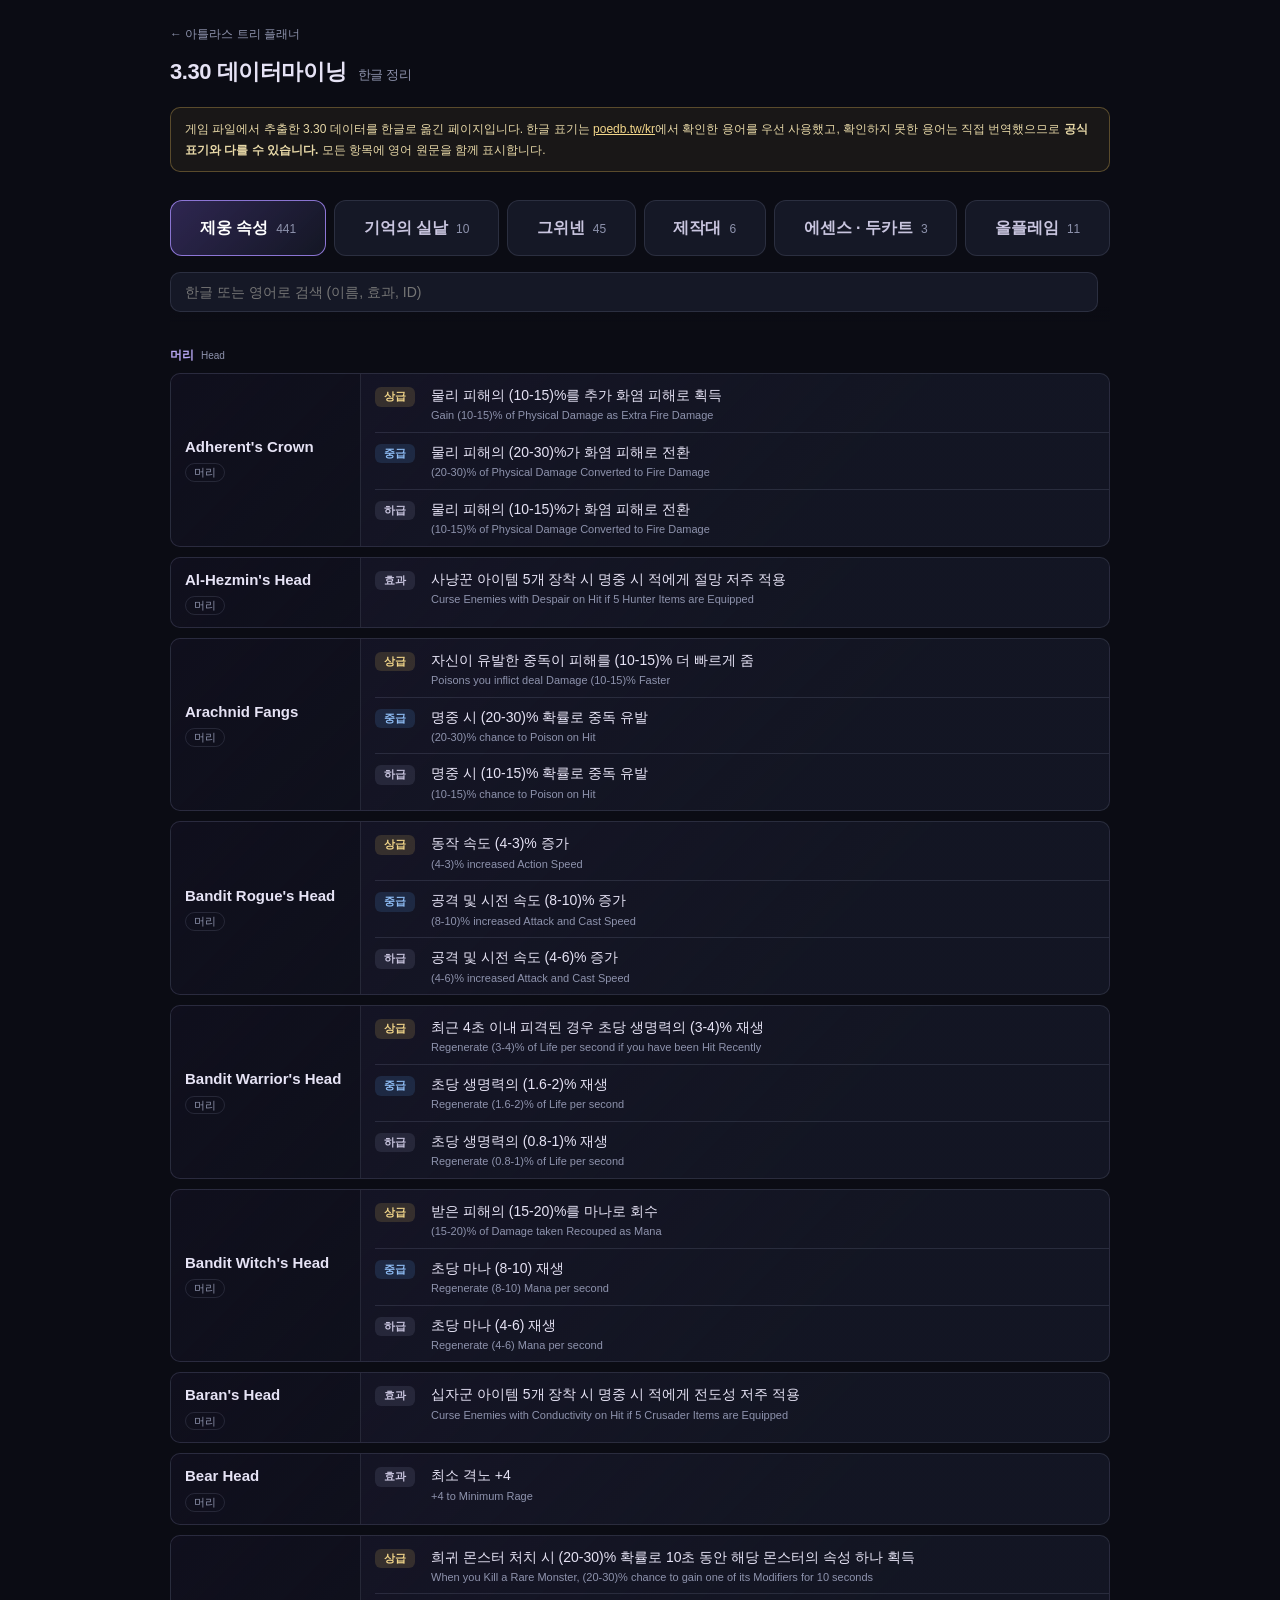
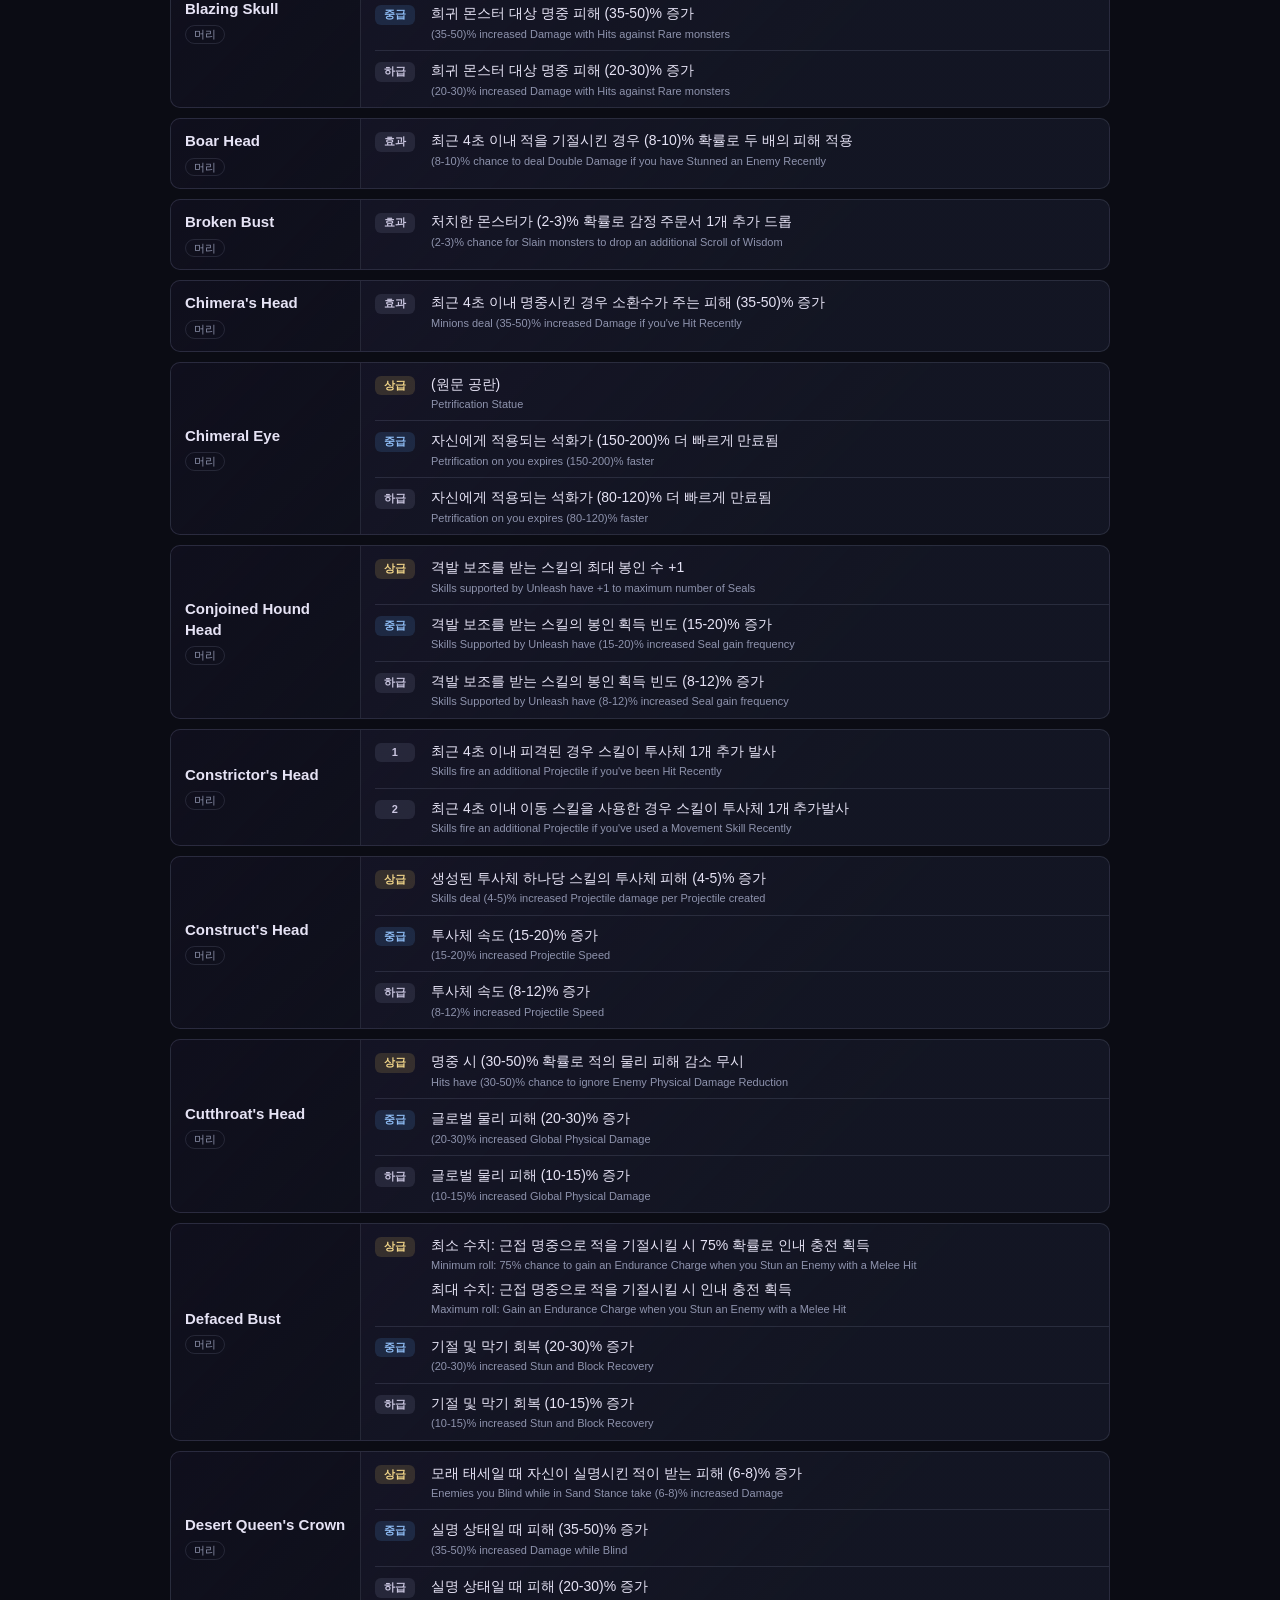
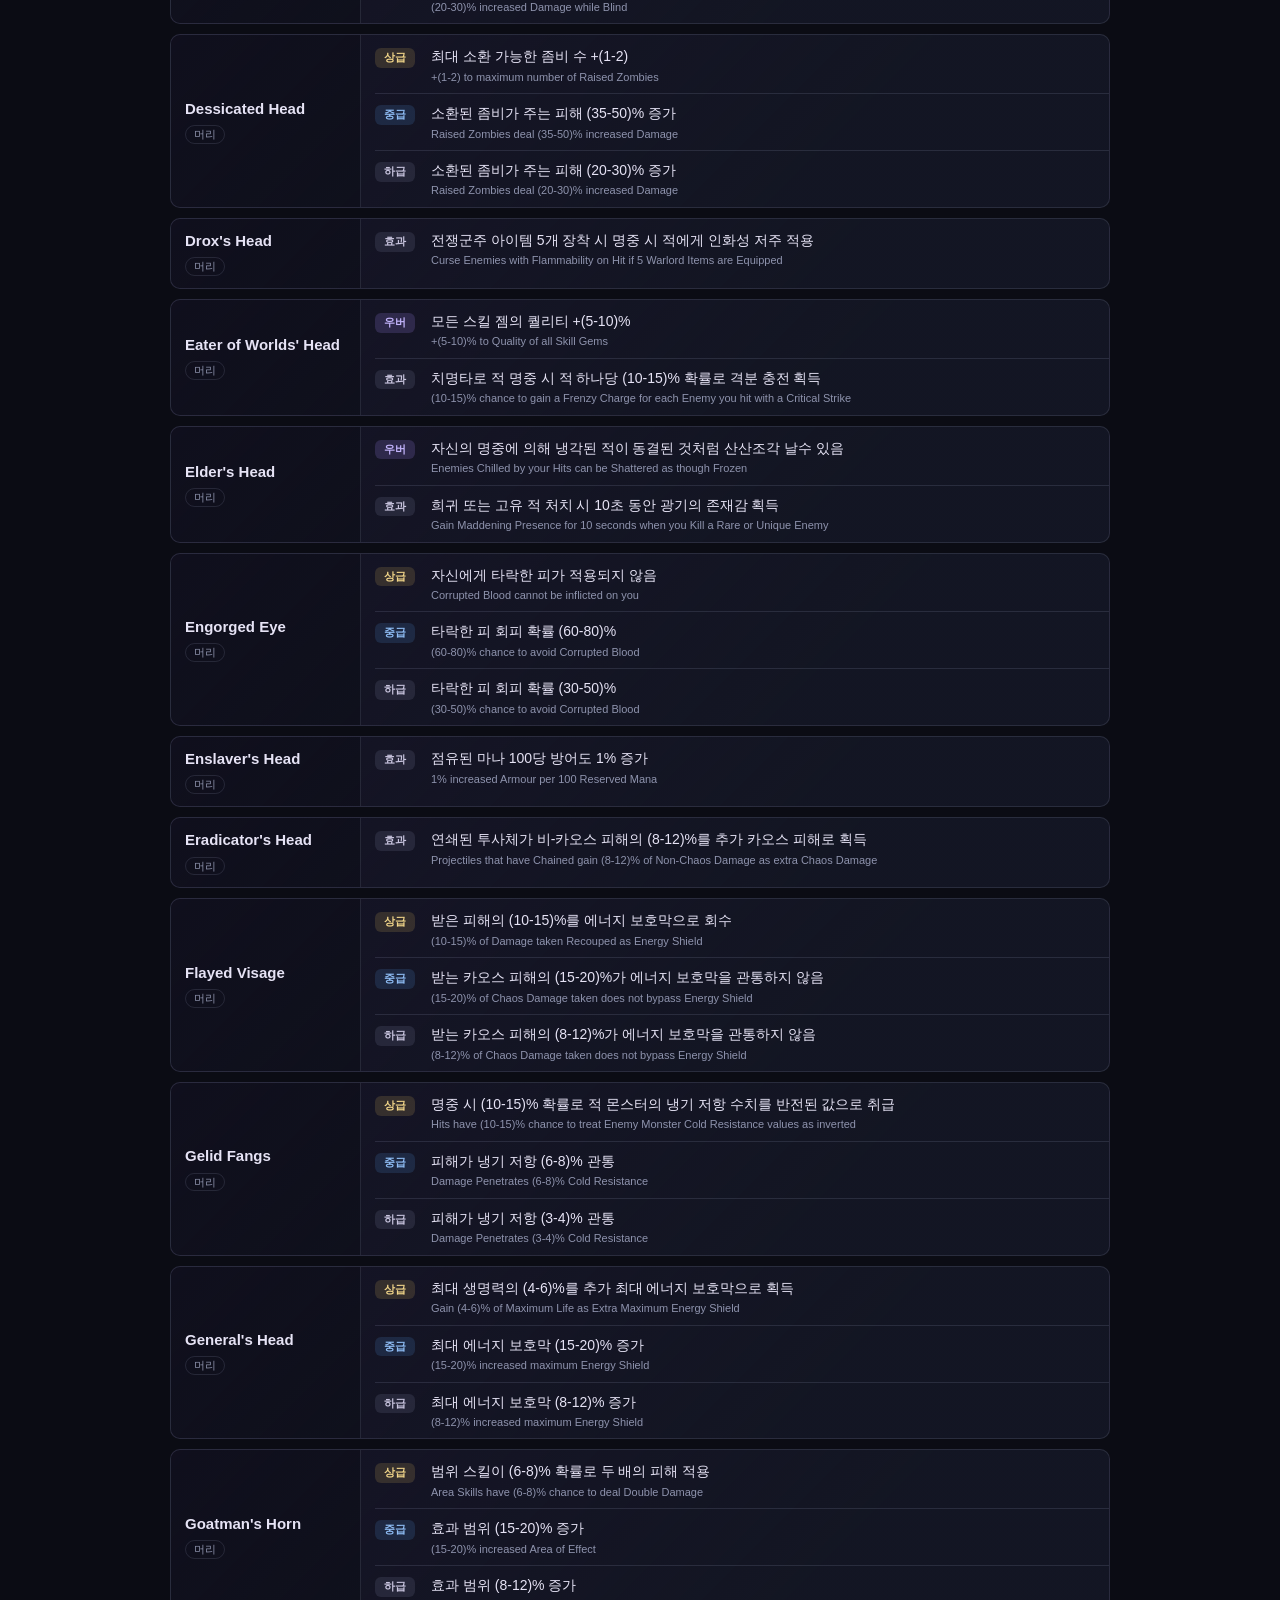
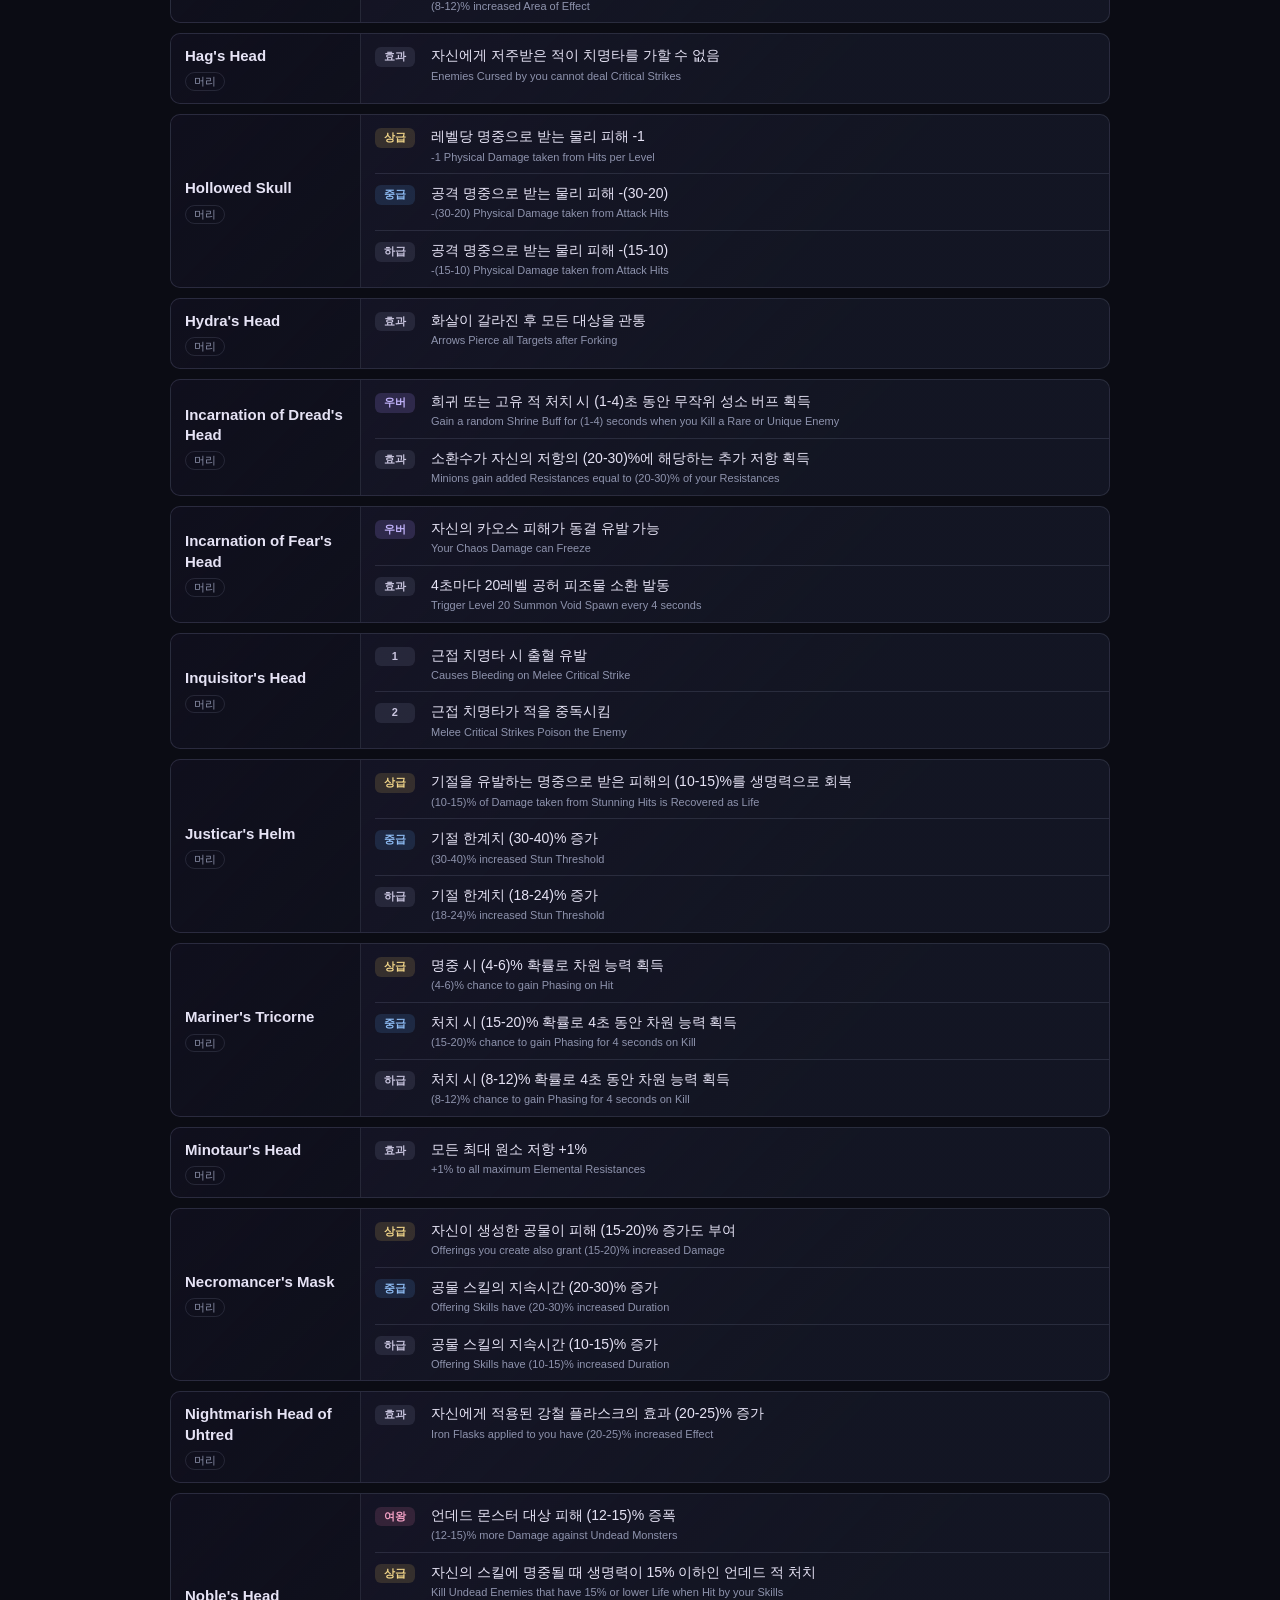
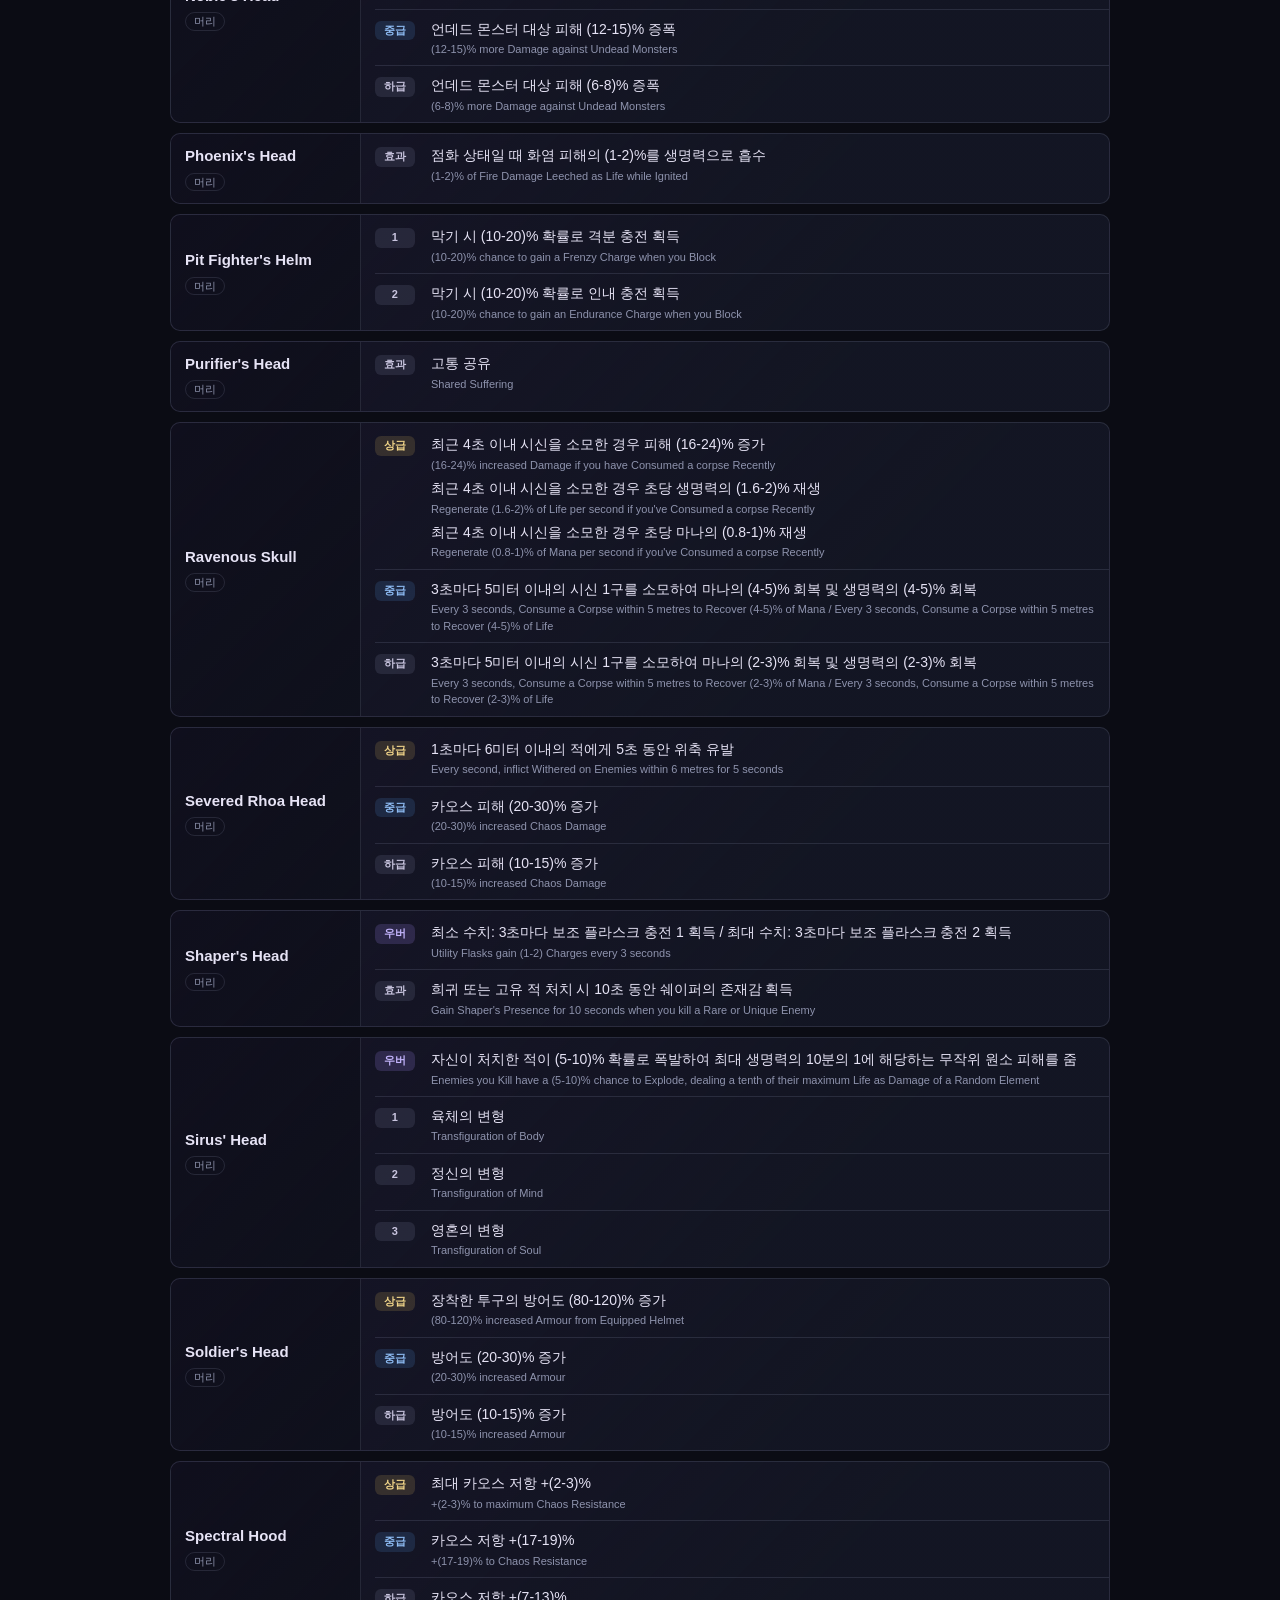
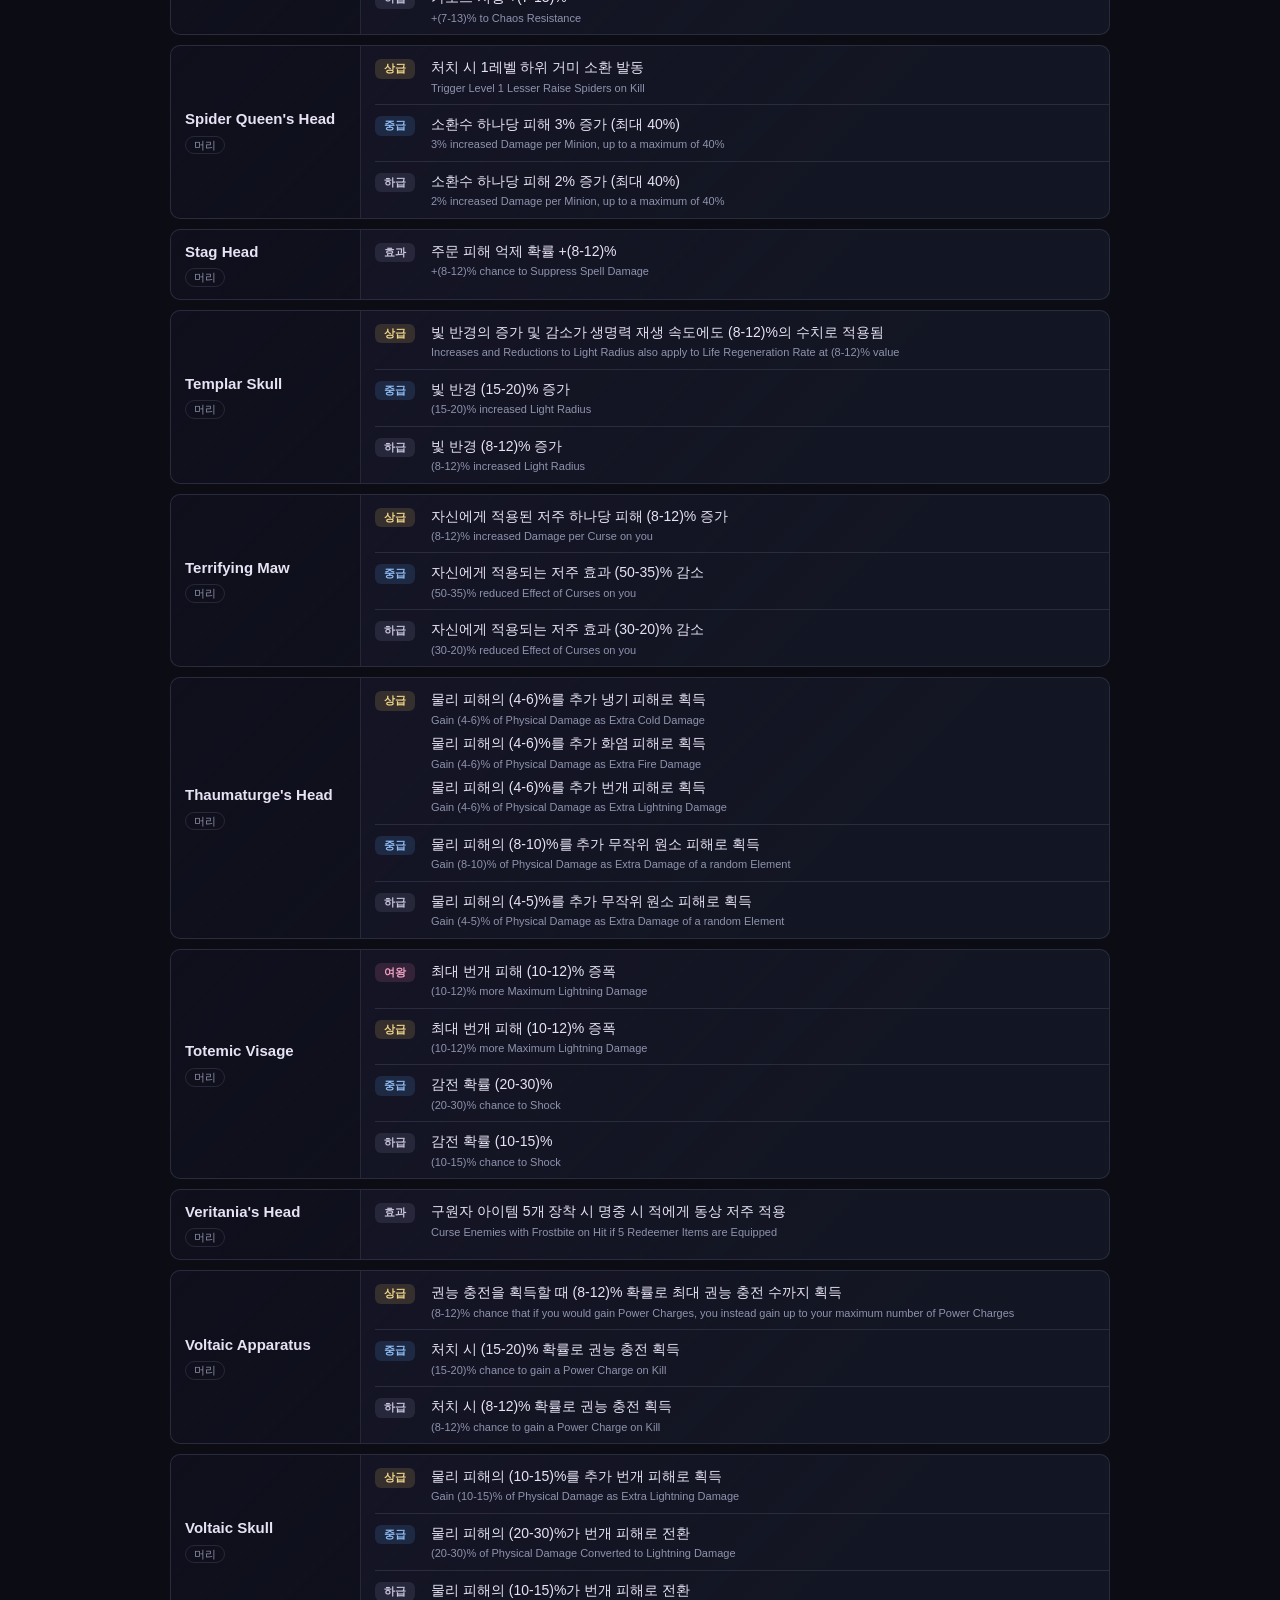
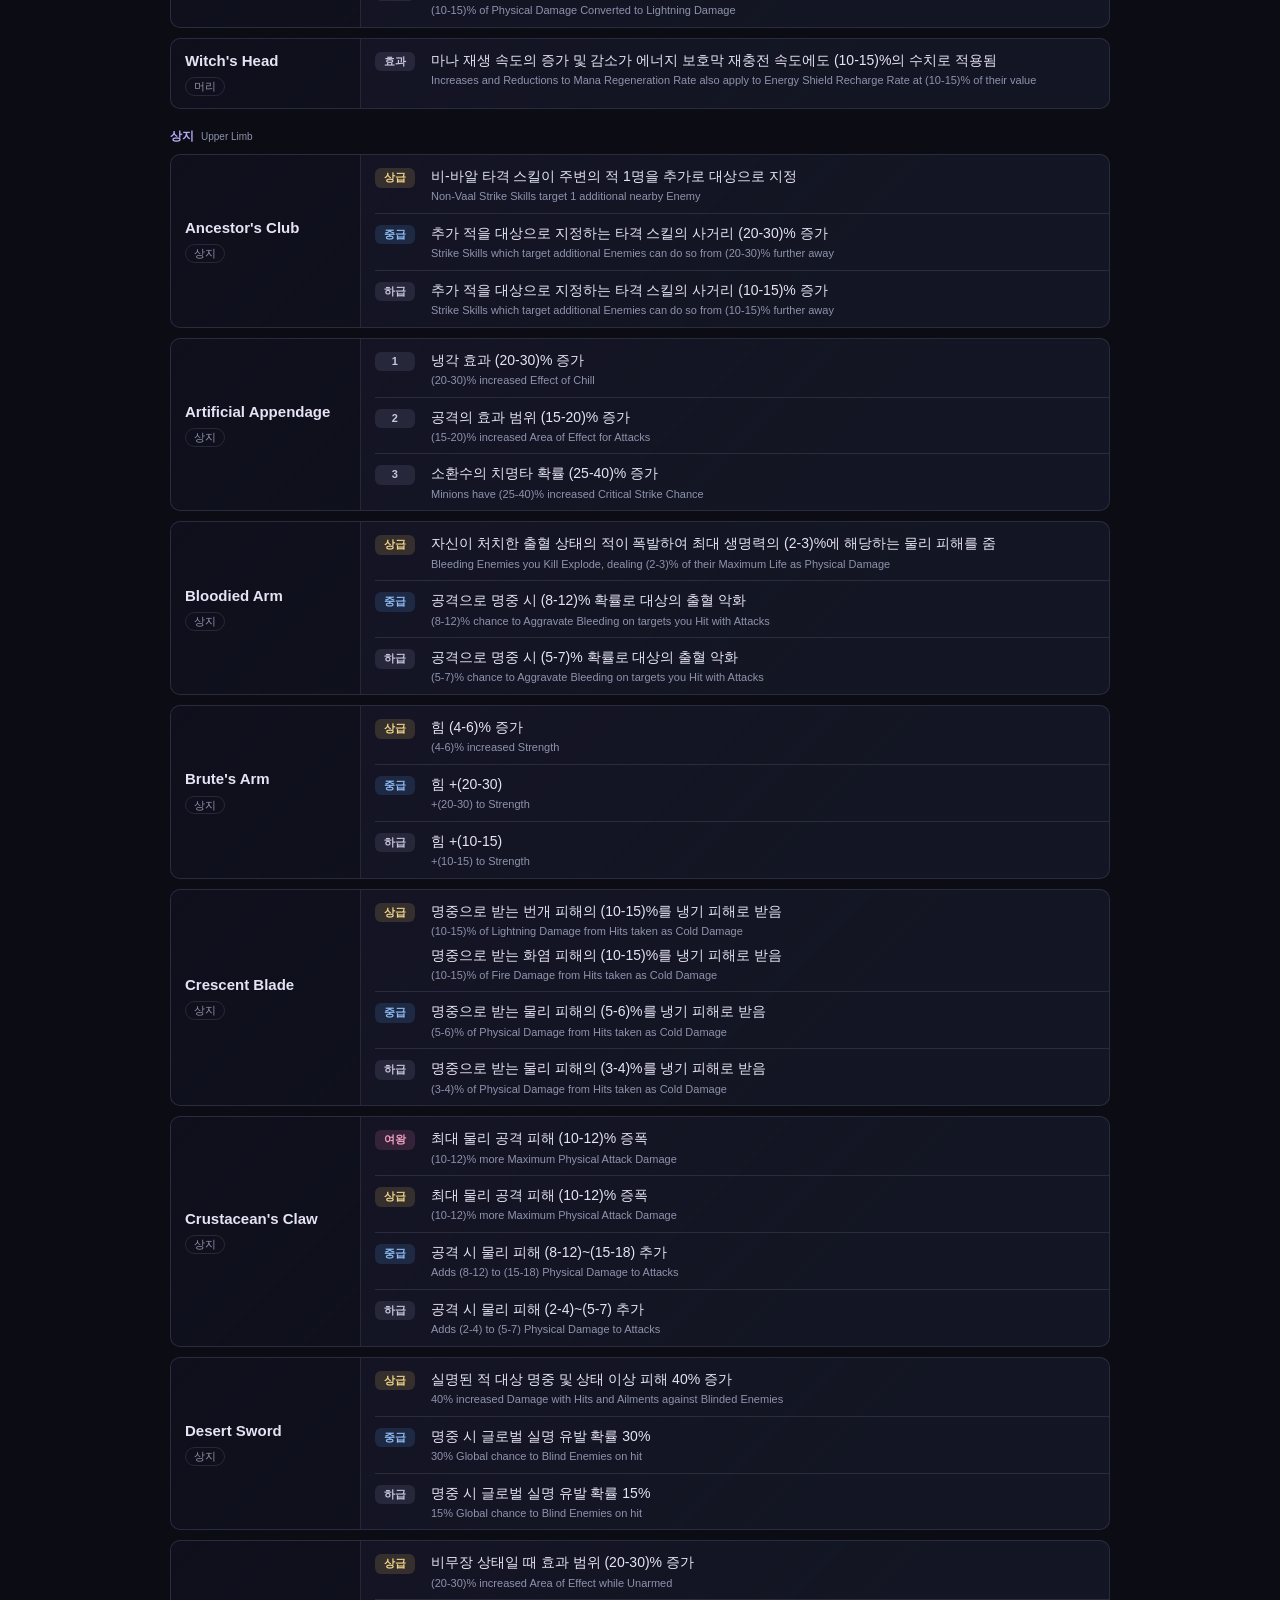
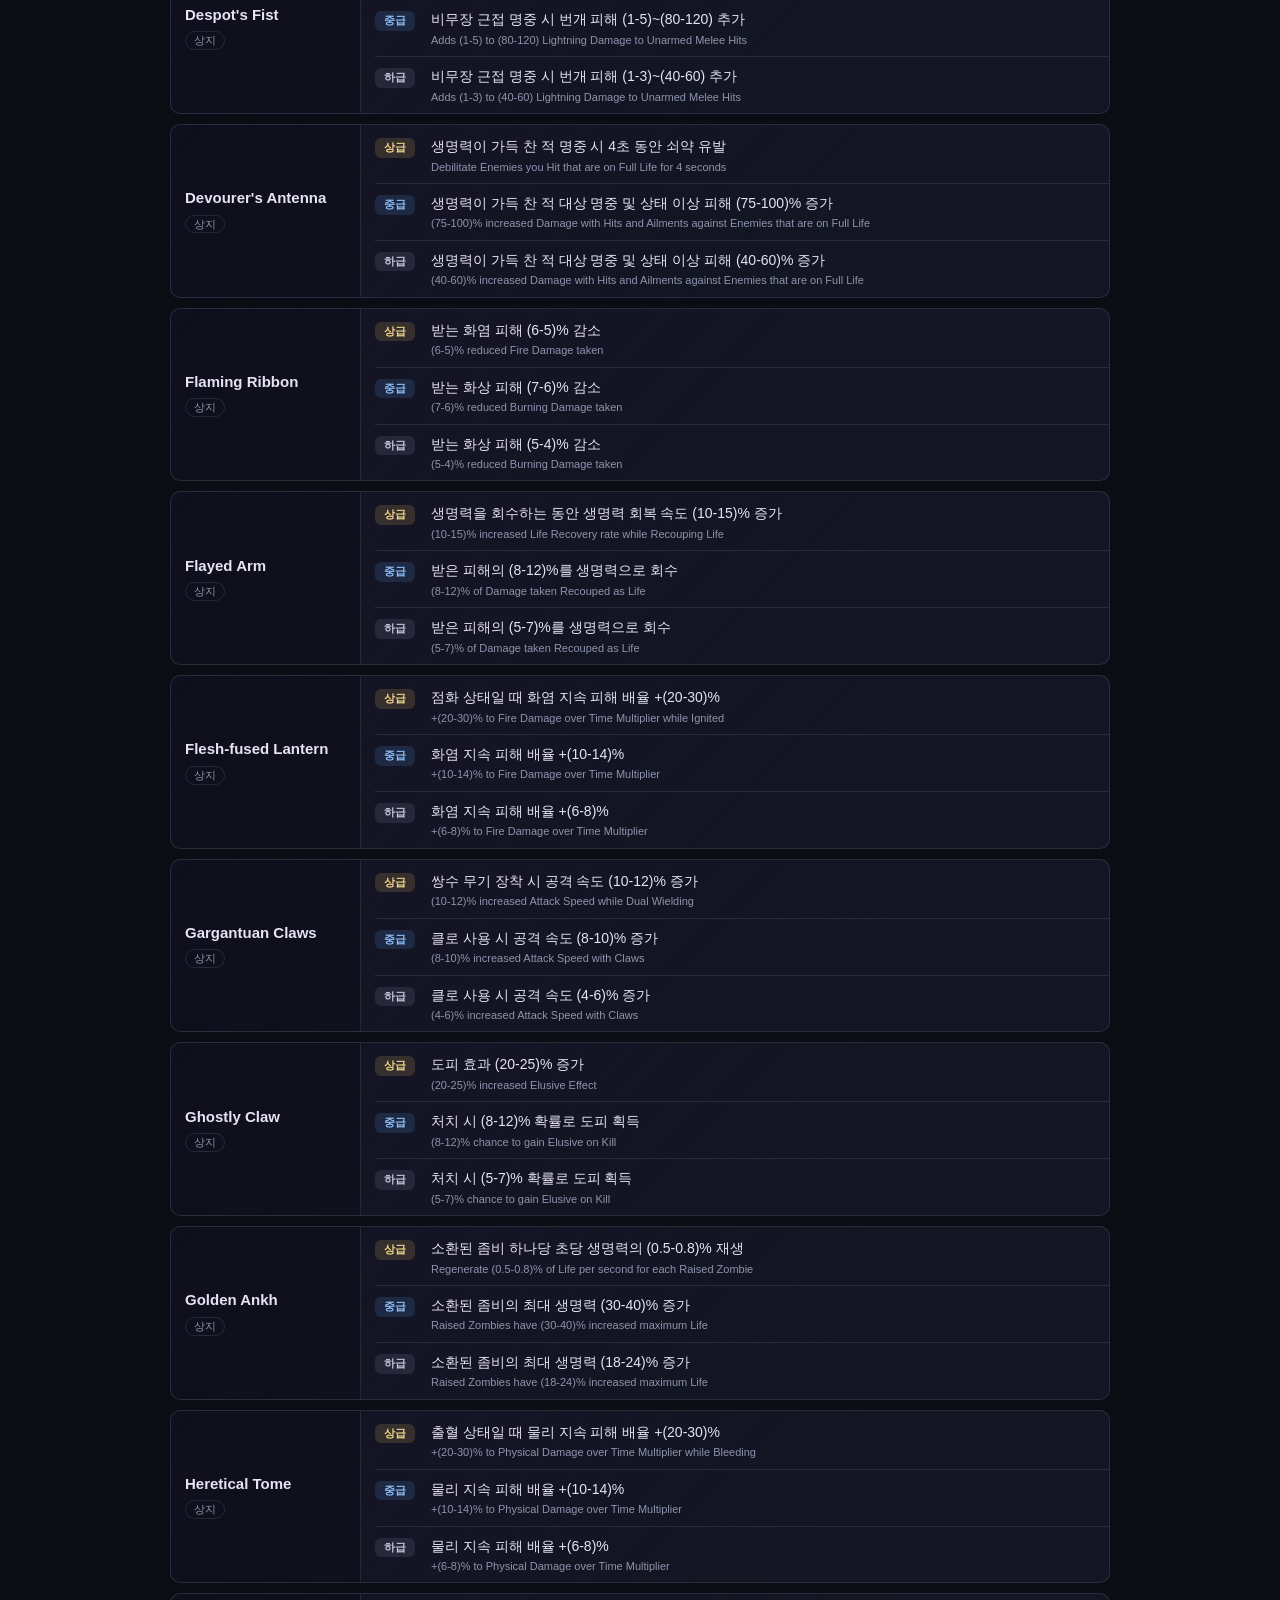
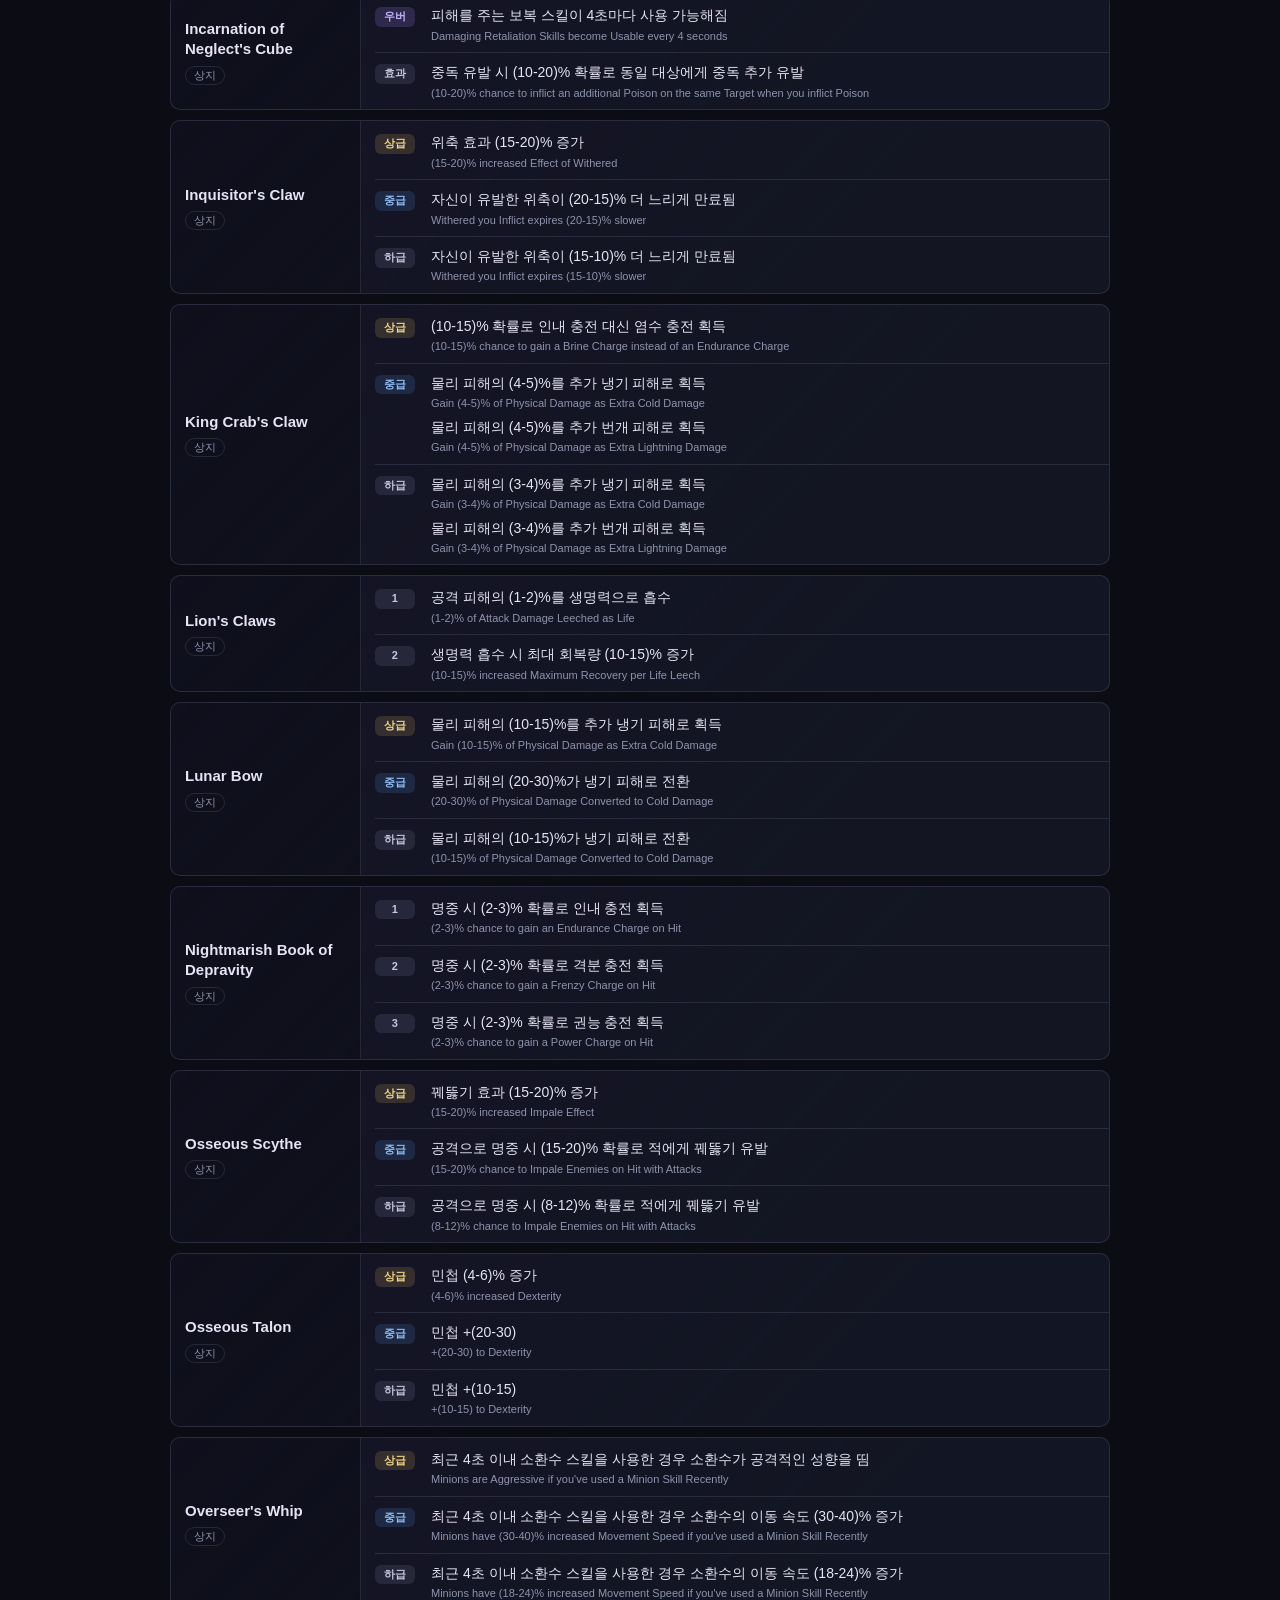
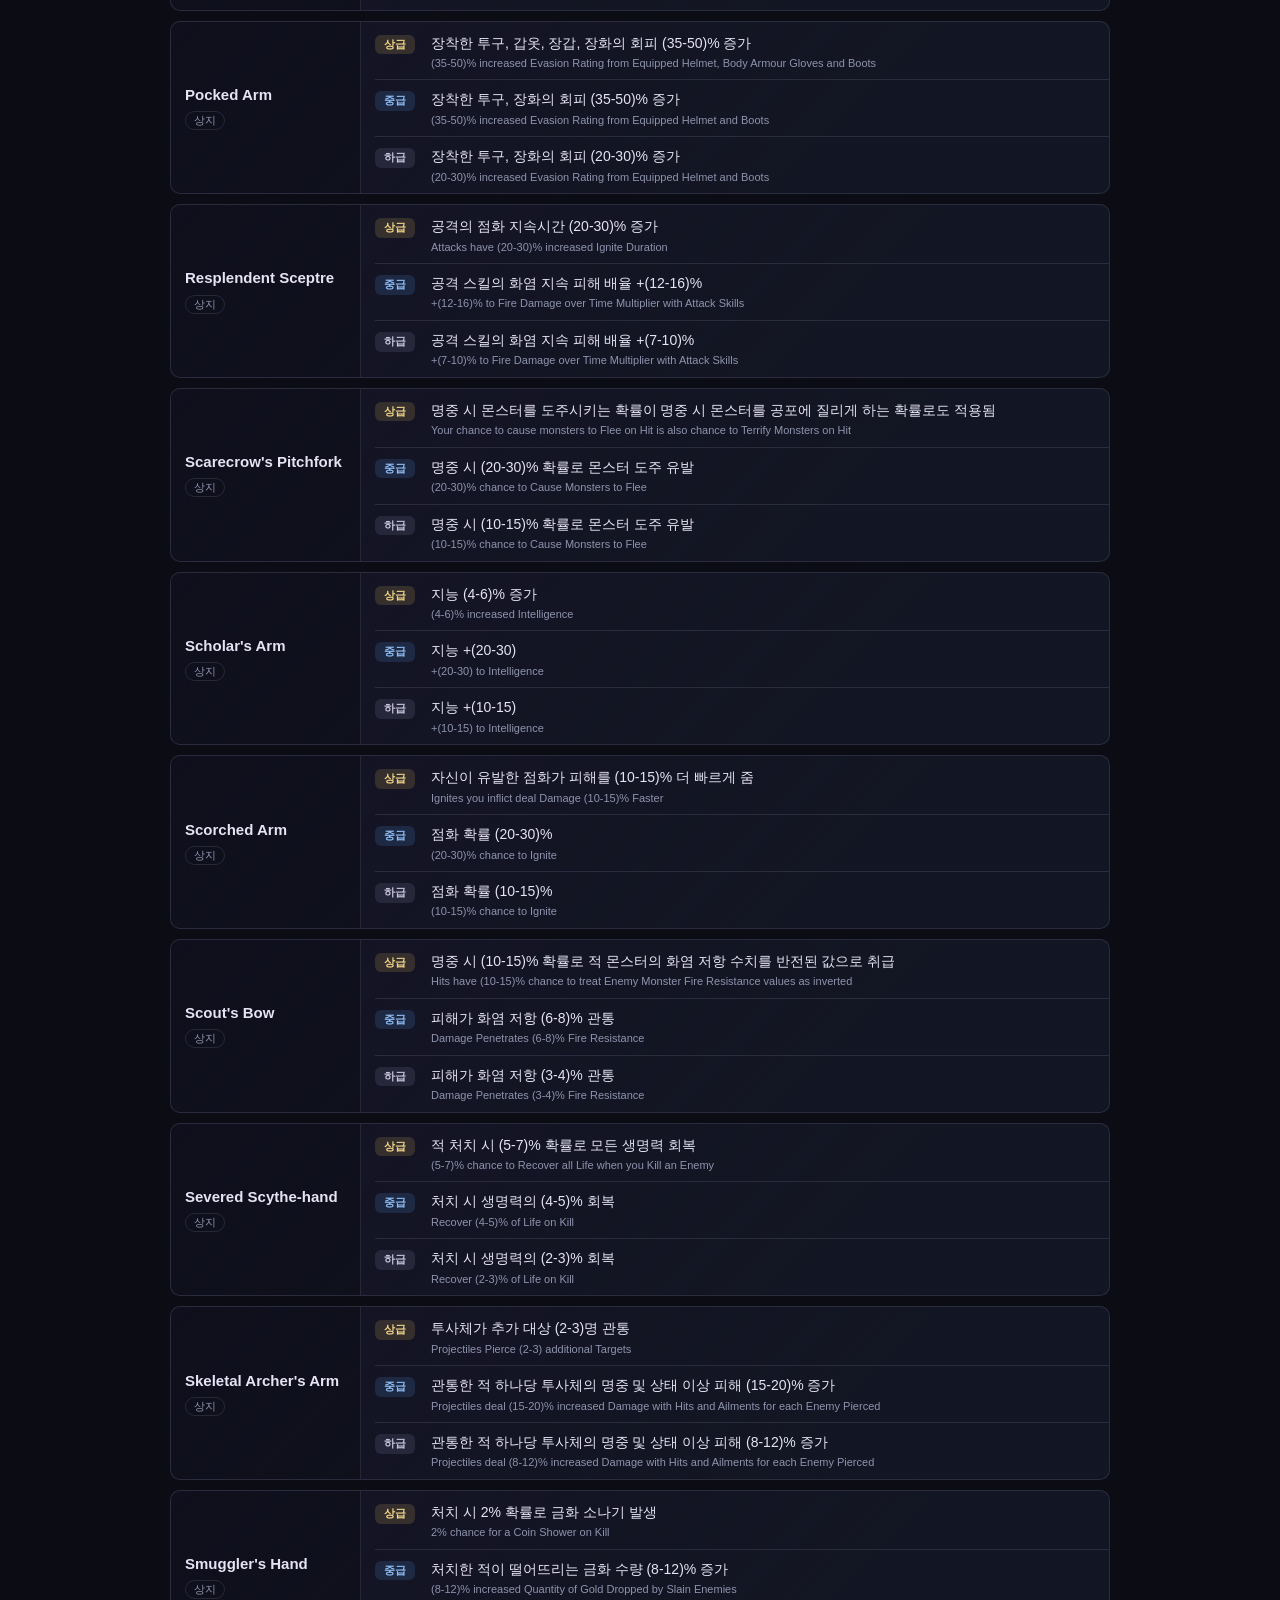
==== datamine.html @ c70346c9 "Datamine: readable Allflame cards Co-Authored-By: Claude Sonnet 5.5 <noreply@anthropic.com> Claude-S" ====
<!DOCTYPE html>
<html lang="ko">
<head>
<meta charset="UTF-8">
<meta name="viewport" content="width=device-width, initial-scale=1">
<meta name="theme-color" content="#10111a">
<meta name="description" content="패스 오브 엑자일 3.30 데이터마인 한글 정리">
<title>POE Atlas · 3.30 데이터마이닝</title>
<!-- Google tag (gtag.js) -->
<script async src="https://www.googletagmanager.com/gtag/js?id=G-J72460RSQQ"></script>
<script>
  window.dataLayer = window.dataLayer || [];
  function gtag(){dataLayer.push(arguments);}
  gtag('js', new Date());
  gtag('config', 'G-J72460RSQQ');
</script>
<link rel="stylesheet" href="datamine.css?v=17">
</head>
<body>
<header class="dm-header">
  <a href="./" class="dm-back">← 아틀라스 트리 플래너</a>
  <h1>3.30 데이터마이닝 <span>한글 정리</span></h1>
</header>
<main class="dm-main">
  <p class="dm-note">게임 파일에서 추출한 3.30 데이터를 한글로 옮긴 페이지입니다. 한글 표기는 <a href="https://poedb.tw/kr/" target="_blank" rel="noopener">poedb.tw/kr</a>에서 확인한 용어를 우선 사용했고, 확인하지 못한 용어는 직접 번역했으므로 <strong>공식 표기와 다를 수 있습니다.</strong> 모든 항목에 영어 원문을 함께 표시합니다.</p>
  <nav id="dm-nav" class="dm-nav" aria-label="섹션"></nav>
  <form class="dm-search" role="search" onsubmit="return false">
    <input id="dm-q" type="search" placeholder="한글 또는 영어로 검색 (이름, 효과, ID)" autocomplete="off" spellcheck="false">
    <span id="dm-status"></span>
  </form>
  <div id="dm-body"></div>
  <p id="dm-empty" hidden>검색 결과가 없습니다.</p>
</main>
<footer class="dm-footer">
  <p><strong>데이터 출처:</strong> <a href="https://poe-datamine.phelnaxgaming.workers.dev/" target="_blank" rel="noopener">PoE datamine (poe-datamine.phelnaxgaming.workers.dev)</a> — 제작: Phelnax Gaming. 원본 데이터를 한글로 옮겨 정리한 것이며, 원본의 제작자에게 모든 권리가 있습니다. 게임 내용(문구·수치)은 Grinding Gear Games의 것입니다.</p>
  <p>이 사이트는 팬이 만든 비공식 도구이며 Grinding Gear Games와 관련이 없습니다. 방문 통계를 위해 Google Analytics를 사용합니다.</p>
</footer>
<script src="datamine-data.js?v=21"></script>
<script src="datamine.js?v=13"></script>
</body>
</html>
---- datamine.css ----
:root { --bg:#0b0c14; --panel:#151826; --line:rgba(177,183,218,.14); --text:#e6e3f5; --muted:#8e93ad; --accent:#a78bfa; --gold:#f2c75c; }
* { box-sizing: border-box; }
html { background: var(--bg); }
body { margin: 0; color: var(--text); background: radial-gradient(1200px 500px at 70% -10%, rgba(139,108,240,.12), transparent 60%), var(--bg); font: 14px/1.6 -apple-system, BlinkMacSystemFont, "Segoe UI", "Apple SD Gothic Neo", "Malgun Gothic", sans-serif; }
a { color: #b9a8f5; }
.dm-header { max-width: 980px; margin: 0 auto; padding: 22px 20px 6px; }
.dm-back { display: inline-block; margin-bottom: 10px; font-size: 12px; text-decoration: none; color: var(--muted); }
.dm-back:hover { color: #fff; }
.dm-header h1 { margin: 0; font-size: 22px; letter-spacing: -.02em; }
.dm-header h1 span { margin-left: 6px; color: var(--muted); font-size: 13px; font-weight: 500; }
.dm-main { max-width: 980px; margin: 0 auto; padding: 0 20px 20px; }
.dm-note { margin: 12px 0 16px; padding: 11px 14px; border: 1px solid rgba(242,199,92,.3); border-radius: 10px; background: rgba(242,199,92,.06); color: #e8d9a8; font-size: 12px; line-height: 1.7; }
.dm-note a { color: #f2d68a; }
.dm-search { position: sticky; top: 0; z-index: 5; display: flex; align-items: center; gap: 12px; padding: 10px 0; background: linear-gradient(var(--bg) 75%, transparent); }
.dm-search input { flex: 1; min-width: 0; height: 40px; padding: 0 14px; border: 1px solid var(--line); border-radius: 10px; background: var(--panel); color: var(--text); font-size: 14px; }
.dm-search input:focus { outline: none; border-color: rgba(167,139,250,.6); }
#dm-status { flex: 0 0 auto; color: var(--muted); font-size: 12px; }
.dm-nav { display: flex; flex-wrap: wrap; gap: 6px; margin: 4px 0 8px; }
.dm-nav a { padding: 5px 11px; border: 1px solid var(--line); border-radius: 999px; background: rgba(255,255,255,.02); color: #c9c5df; font-size: 12px; text-decoration: none; }
.dm-nav a:hover { border-color: rgba(167,139,250,.5); color: #fff; }
.dm-nav small { margin-left: 4px; color: var(--muted); }
.dm-sec { padding-top: 26px; scroll-margin-top: 64px; }
.dm-sec h2 { margin: 0 0 2px; font-size: 18px; }
.dm-sec h2 small { margin-left: 8px; color: var(--muted); font-size: 12px; font-weight: 500; }
.dm-group h3 { margin: 18px 0 8px; color: #b9a8f5; font-size: 12px; font-weight: 650; letter-spacing: .04em; }
.dm-group h3 small { margin-left: 6px; color: var(--muted); font-weight: 500; letter-spacing: 0; }
.dm-card { margin: 0 0 10px; padding: 12px 14px; border: 1px solid var(--line); border-radius: 10px; background: linear-gradient(135deg, rgba(139,108,240,.08), rgba(21,24,38,.85) 70%); }
.dm-card h4 { margin: 0 0 6px; font-size: 14px; line-height: 1.4; }
.dm-card h4 code, .dm-id { color: #c9c5df; font-size: 12px; font-weight: 600; word-break: break-all; }
.dm-card h4 small { display: block; margin-top: 1px; color: var(--muted); font-size: 11px; font-weight: 500; }
.dm-line { margin: 0 0 7px; }
.dm-ko { color: var(--text); font-size: 14px; }
.dm-en { display: block; margin-top: 1px; color: var(--muted); font-size: 11px; line-height: 1.5; }
.dm-meta { display: flex; flex-wrap: wrap; gap: 4px 12px; margin: 8px 0 0; padding-top: 8px; border-top: 1px solid var(--line); color: var(--muted); font-size: 11px; }
.dm-meta b { color: #a8a3c4; font-weight: 600; }
.dm-meta code { color: #c9c5df; word-break: break-all; }
#dm-empty { margin: 30px 0; text-align: center; color: var(--muted); }
.dm-footer { max-width: 980px; margin: 30px auto 0; padding: 18px 20px 40px; border-top: 1px solid var(--line); color: var(--muted); font-size: 11px; line-height: 1.8; }
.dm-footer p { margin: 0 0 6px; }
mark { background: rgba(242,199,92,.28); color: inherit; border-radius: 3px; }
@media (max-width: 640px) { .dm-header h1 { font-size: 19px; } .dm-card { padding: 11px 12px; } }
/* 섹션 토글 */
.dm-sec { padding-top: 10px; }
.dm-sec-head { display: flex; align-items: baseline; gap: 8px; width: 100%; padding: 13px 14px; border: 1px solid var(--line); border-radius: 12px; background: var(--panel); color: var(--text); font: inherit; text-align: left; cursor: pointer; }
.dm-sec-head:hover { border-color: rgba(167,139,250,.5); }
.dm-sec.open > .dm-sec-head { border-color: rgba(167,139,250,.45); border-bottom-left-radius: 0; border-bottom-right-radius: 0; }
.dm-caret { width: 14px; color: var(--accent); }
.dm-sec-title { font-size: 16px; font-weight: 700; }
.dm-sec-head small { color: var(--muted); font-size: 12px; }
.dm-sec-count { margin-left: auto; color: var(--muted); font-size: 12px; }
.dm-sec-body { padding: 4px 12px 12px; border: 1px solid rgba(167,139,250,.45); border-top: 0; border-radius: 0 0 12px 12px; }
/* 제웅 카드: 이름 | 등급별 줄 */
.dm-eff { display: grid; grid-template-columns: 190px 1fr; gap: 0 14px; padding: 0; overflow: hidden; }
.dm-eff-name { display: flex; flex-direction: column; align-items: flex-start; justify-content: center; gap: 6px; padding: 12px 14px; border-right: 1px solid var(--line); background: rgba(8,9,16,.35); font-size: 15px; font-weight: 700; line-height: 1.35; }
.dm-slot { padding: 1px 8px; border: 1px solid var(--line); border-radius: 999px; color: var(--muted); font-size: 11px; font-weight: 500; }
.dm-rows { min-width: 0; }
.dm-row { display: grid; grid-template-columns: 46px 1fr; align-items: baseline; gap: 10px; padding: 8px 14px 8px 0; border-top: 1px solid var(--line); }
.dm-row:first-child { border-top: 0; }
.dm-row .dm-line { margin: 0; }
.dm-row .dm-line + .dm-line { margin-top: 4px; }
.dm-tier-name { justify-self: start; min-width: 40px; padding: 1px 0; border-radius: 6px; text-align: center; font-size: 11px; font-weight: 700; letter-spacing: .04em; color: #c9c5df; background: rgba(124,130,153,.18); }
.t-med .dm-tier-name { color: #8fbdf5; background: rgba(90,160,240,.15); }
.t-high .dm-tier-name { color: #f2d68a; background: rgba(242,199,92,.15); }
.t-queen .dm-tier-name { color: #f2a0c4; background: rgba(232,121,168,.15); }
.t-uber .dm-tier-name { color: #c4b5fd; background: rgba(167,139,250,.18); }
.dm-row { margin-left: 0; }
.dm-rows { padding-left: 0; }
.dm-row .dm-tier-name { margin-left: 0; }
.dm-rows .dm-row:first-child { padding-top: 10px; }
@media (max-width: 640px) { .dm-sec-body { padding: 4px 8px 10px; } .dm-eff { grid-template-columns: 1fr; } .dm-eff-name { flex-direction: row; align-items: center; border-right: 0; border-bottom: 1px solid var(--line); } .dm-row { padding-left: 12px; } }
/* 상단 탭 */
.dm-nav { position: sticky; top: 0; z-index: 6; display: flex; gap: 8px; margin: 0; padding: 12px 0 6px; background: var(--bg); }
.dm-nav .dm-tab { flex: 1 1 0; padding: 14px 16px; border: 1px solid var(--line); border-radius: 12px; background: var(--panel); color: #c9c5df; font: inherit; font-size: 17px; font-weight: 700; cursor: pointer; }
.dm-nav .dm-tab small { margin-left: 8px; color: var(--muted); font-size: 12px; font-weight: 500; }
.dm-nav .dm-tab:hover { border-color: rgba(167,139,250,.5); color: #fff; }
.dm-nav .dm-tab.on { border-color: rgba(167,139,250,.8); background: linear-gradient(135deg, rgba(139,108,240,.28), rgba(21,24,38,.9)); color: #fff; }
.dm-search { top: 70px; }
.dm-sec { padding-top: 6px; }
.dm-sec-body { padding: 0; border: 0; }
@media (max-width: 640px) { .dm-nav .dm-tab { padding: 12px 8px; font-size: 15px; } .dm-search { top: 62px; } .dm-nav .dm-tab small { display: block; margin: 0; } }
[hidden] { display: none !important; }
/* 기억의 실낱 */
.dm-thread { padding: 14px 16px; }
.dm-thread h4 { font-size: 16px; }
.dm-intro { margin-bottom: 4px; }
.dm-mods-head { margin: 12px 0 6px; padding-top: 10px; border-top: 1px solid var(--line); }
.dm-mods-head .dm-ko { color: #f2d68a; font-size: 13px; font-weight: 600; }
.dm-mods { display: grid; gap: 6px; }
.dm-mod { padding: 8px 12px; border: 1px solid var(--line); border-left: 3px solid var(--accent); border-radius: 8px; background: rgba(8,9,16,.45); }
.dm-mod .dm-line { margin: 0; }
.dm-foot { margin: 12px 0 0; padding-top: 8px; border-top: 1px dashed var(--line); }
.dm-foot .dm-ko { color: var(--muted); font-size: 12px; }
/* 제목만 있는 목록(그위넨 효과) */
.dm-compact { display: grid; grid-template-columns: 1fr; gap: 8px; align-items: stretch; }
.dm-compact > h3 { grid-column: 1 / -1; }
.dm-compact .dm-card { margin: 0; padding: 10px 14px; }
.dm-compact .dm-card h4 { margin: 0; font-size: 14px; }
.dm-cost { display: inline-flex; align-items: center; gap: 8px; margin-top: 6px; padding: 3px 10px; border: 1px solid rgba(242,199,92,.35); border-radius: 999px; background: rgba(242,199,92,.08); color: #f2d68a; font-size: 12px; }
.dm-cost b { color: #b9a46a; font-weight: 600; }
.dm-costs { display: flex; flex-wrap: wrap; align-items: center; gap: 6px; margin-top: 8px; }
.dm-cost-label { color: var(--muted); font-size: 12px; font-weight: 600; margin-right: 2px; }
.dm-costs .dm-cost { margin-top: 0; }
.dm-nav { flex-wrap: wrap; } .dm-nav .dm-tab { flex: 1 1 auto; padding: 14px 12px; font-size: 16px; white-space: nowrap; }
/* 제작대 요구 재화: 기본 | 부위별 추가 */
.dm-costbox { display: flex; align-items: center; gap: 12px; flex-wrap: wrap; margin-top: 10px; }
.dm-cost-h { margin-bottom: 5px; color: var(--muted); font-size: 11px; font-weight: 600; letter-spacing: .04em; }
.dm-cost-base, .dm-cost-extra { padding: 8px 12px; border: 1px solid var(--line); border-radius: 10px; background: rgba(8,9,16,.45); }
.dm-cost-plus { color: var(--accent); font-size: 20px; font-weight: 700; }
.dm-cost-chip { display: inline-block; padding: 3px 10px; border: 1px solid rgba(242,199,92,.35); border-radius: 999px; background: rgba(242,199,92,.08); color: #f2d68a; font-size: 13px; }
.dm-cost-row { display: flex; align-items: center; gap: 10px; padding: 3px 0; }
.dm-cost-slot { min-width: 78px; color: #c9c5df; font-size: 13px; font-weight: 600; }
.dm-cost-total { padding: 8px 12px; border: 1px solid rgba(167,139,250,.5); border-radius: 10px; background: rgba(139,108,240,.1); }
.dm-cost-total .dm-cost-h { color: #c4b5fd; }
.dm-cost-total .dm-cost-row { gap: 6px; flex-wrap: wrap; }

/* 올플레임 */
.dm-gnote { margin: 0 0 10px; padding: 8px 12px; border: 1px dashed var(--line); border-radius: 8px; color: var(--muted); }
.dm-gnote .dm-ko { color: #c9c5df; font-size: 13px; }
.dm-ember { padding: 14px 16px; }
.dm-ember h4 { font-size: 16px; margin-bottom: 10px; }
.dm-swap { display: flex; flex-wrap: wrap; align-items: center; gap: 8px 10px; }
.dm-swap-n { padding: 5px 12px; border: 1px solid rgba(242,199,92,.4); border-radius: 8px; background: rgba(242,199,92,.1); color: #f2d68a; font-size: 13px; white-space: nowrap; }
.dm-swap-n b { margin-right: 3px; font-size: 18px; }
.dm-swap-arrow { color: var(--accent); font-size: 18px; }
.dm-swap-to { padding: 5px 12px; border: 1px solid rgba(167,139,250,.45); border-radius: 8px; background: rgba(139,108,240,.14); color: #e6dcff; font-size: 14px; font-weight: 600; }
.dm-extra { margin-top: 8px; display: grid; gap: 6px; }
.dm-extra p { margin: 0; padding: 7px 12px; border-left: 3px solid var(--accent); border-radius: 6px; background: rgba(8,9,16,.45); font-size: 13.5px; }
.dm-ember-en { margin: 10px 0 0; padding-top: 8px; border-top: 1px solid var(--line); }
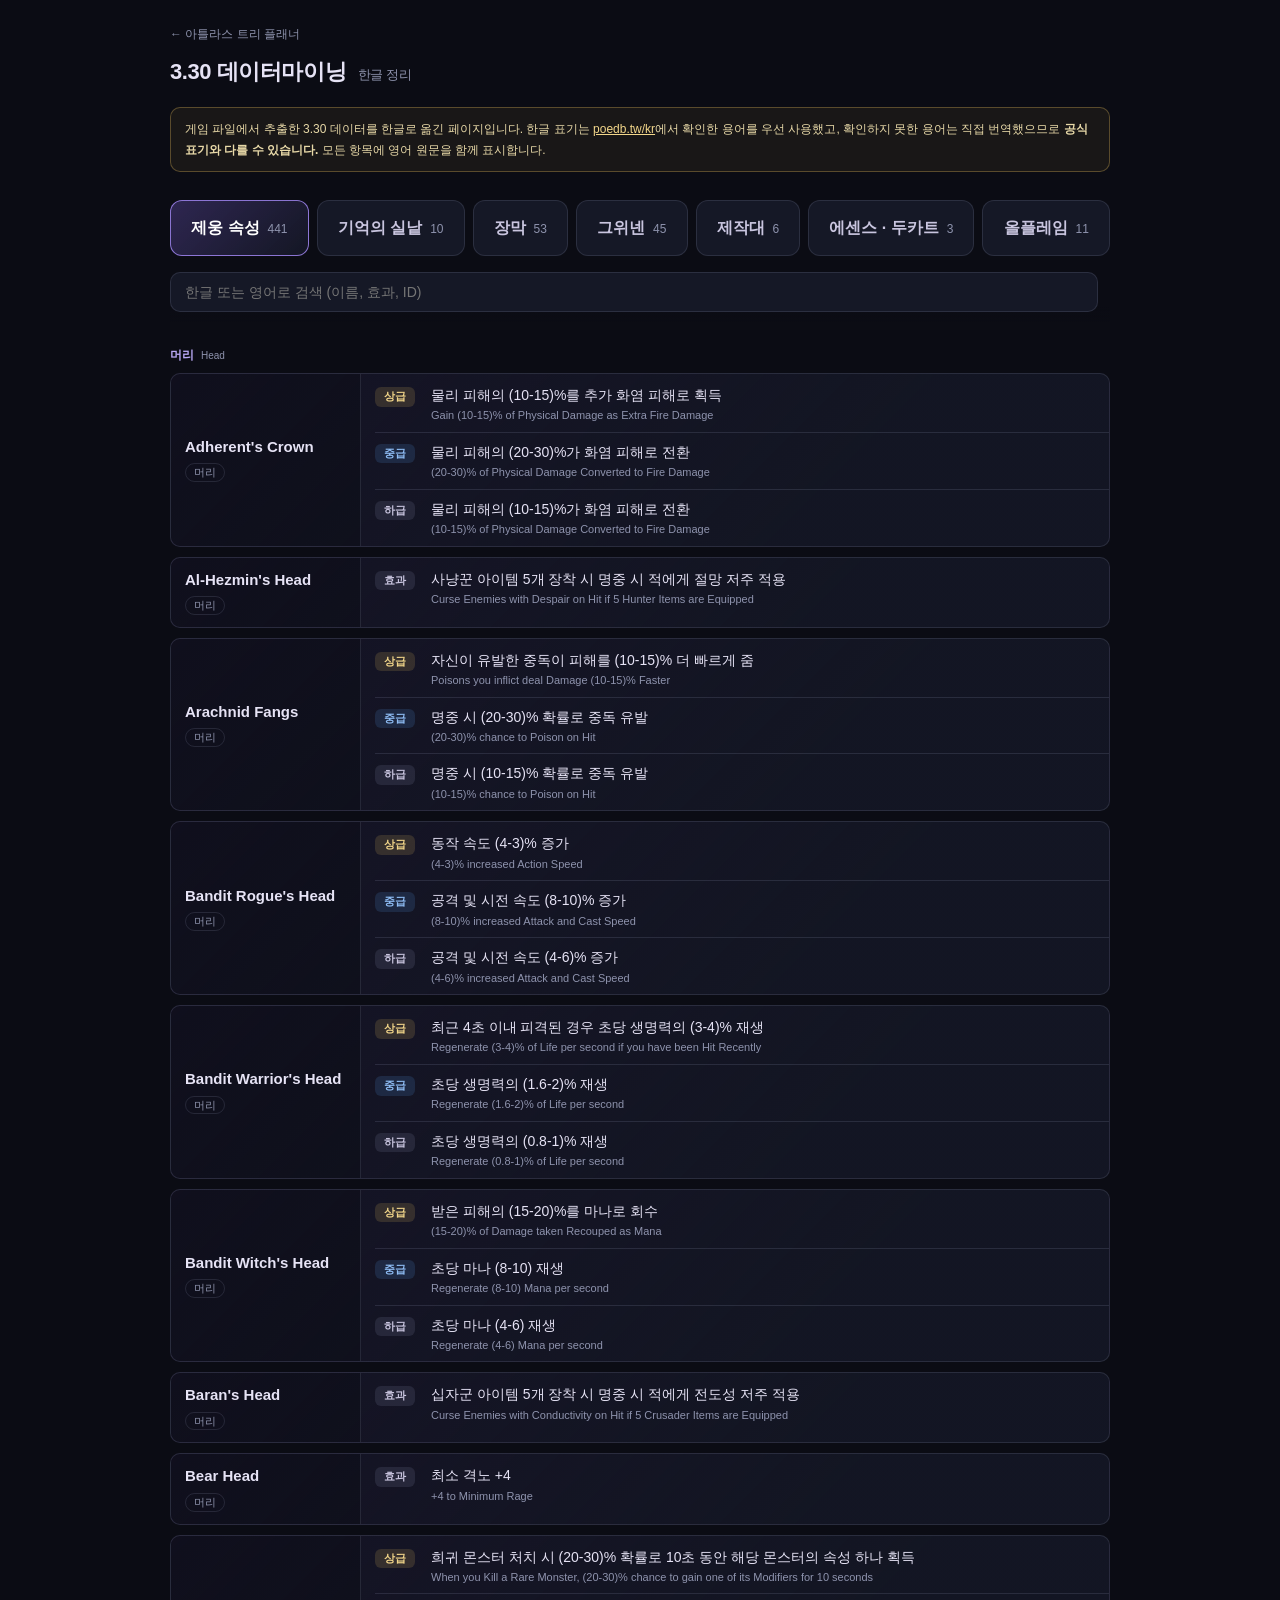
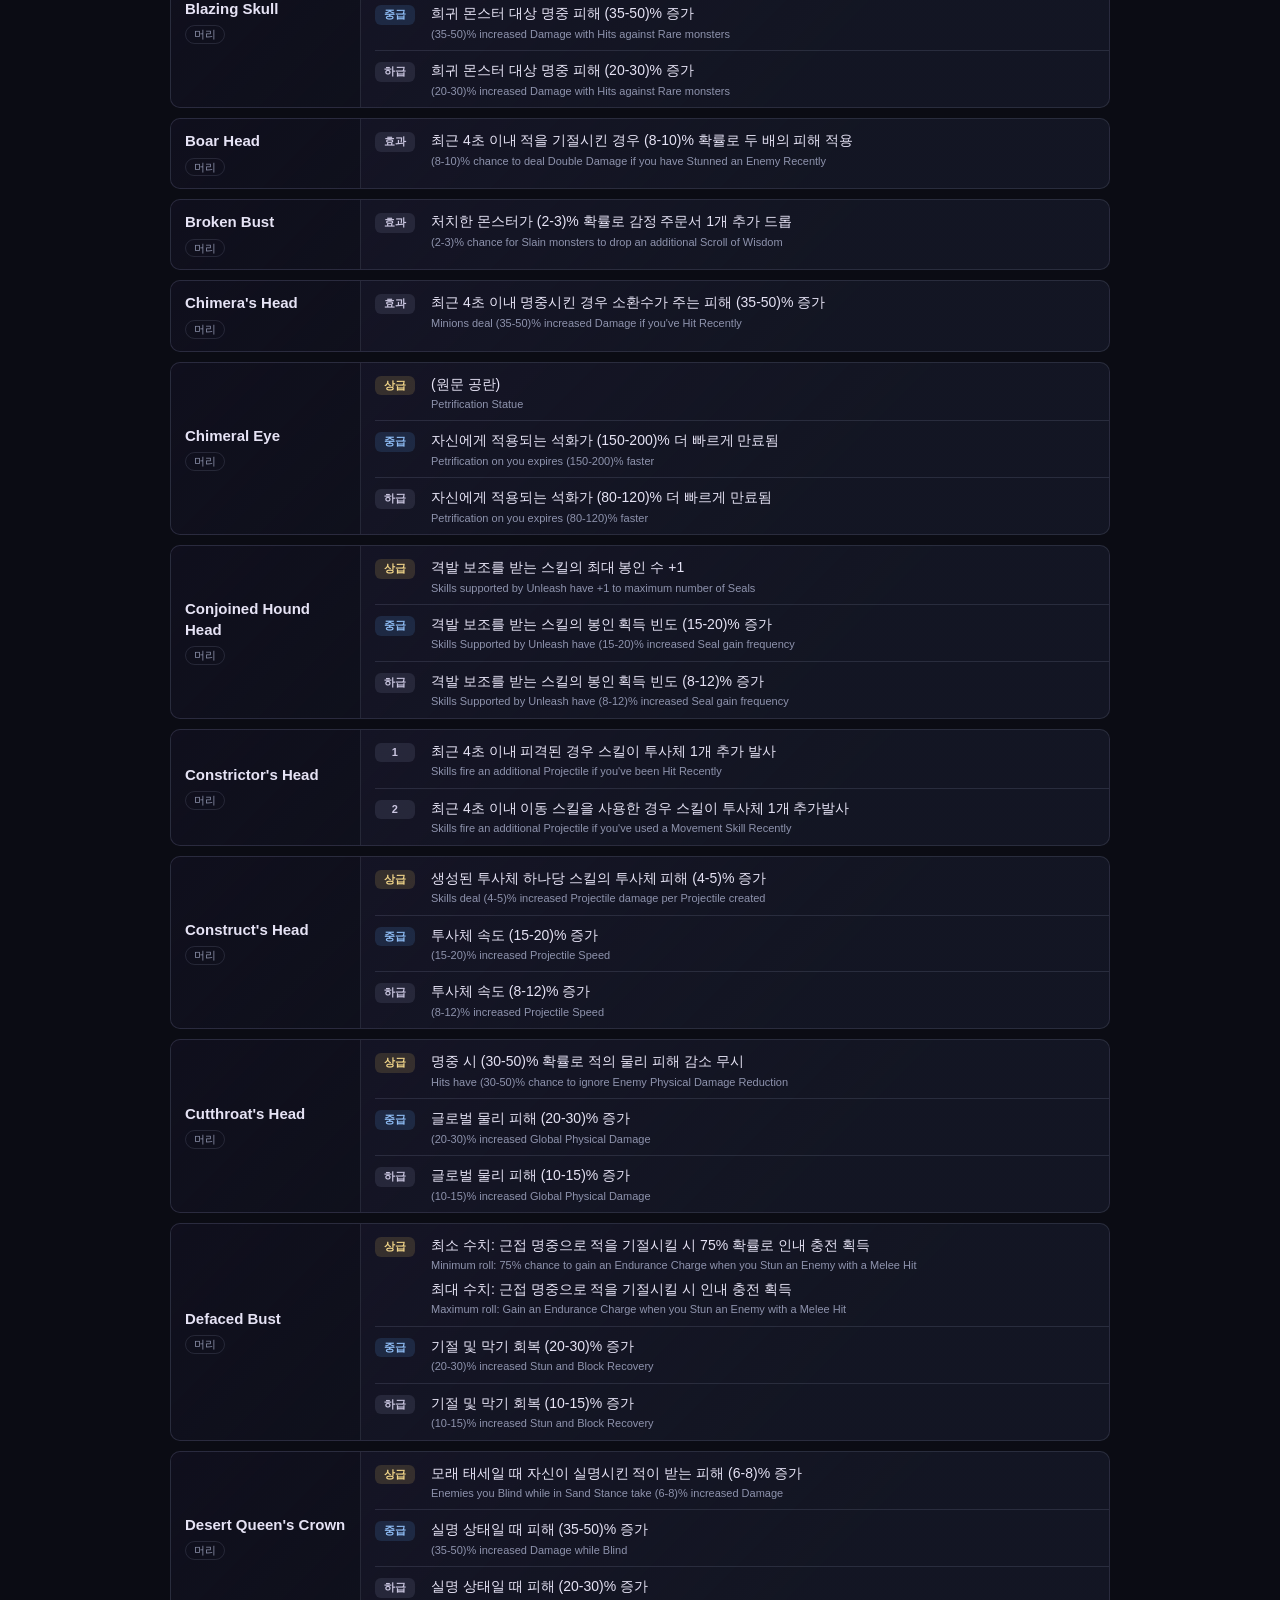
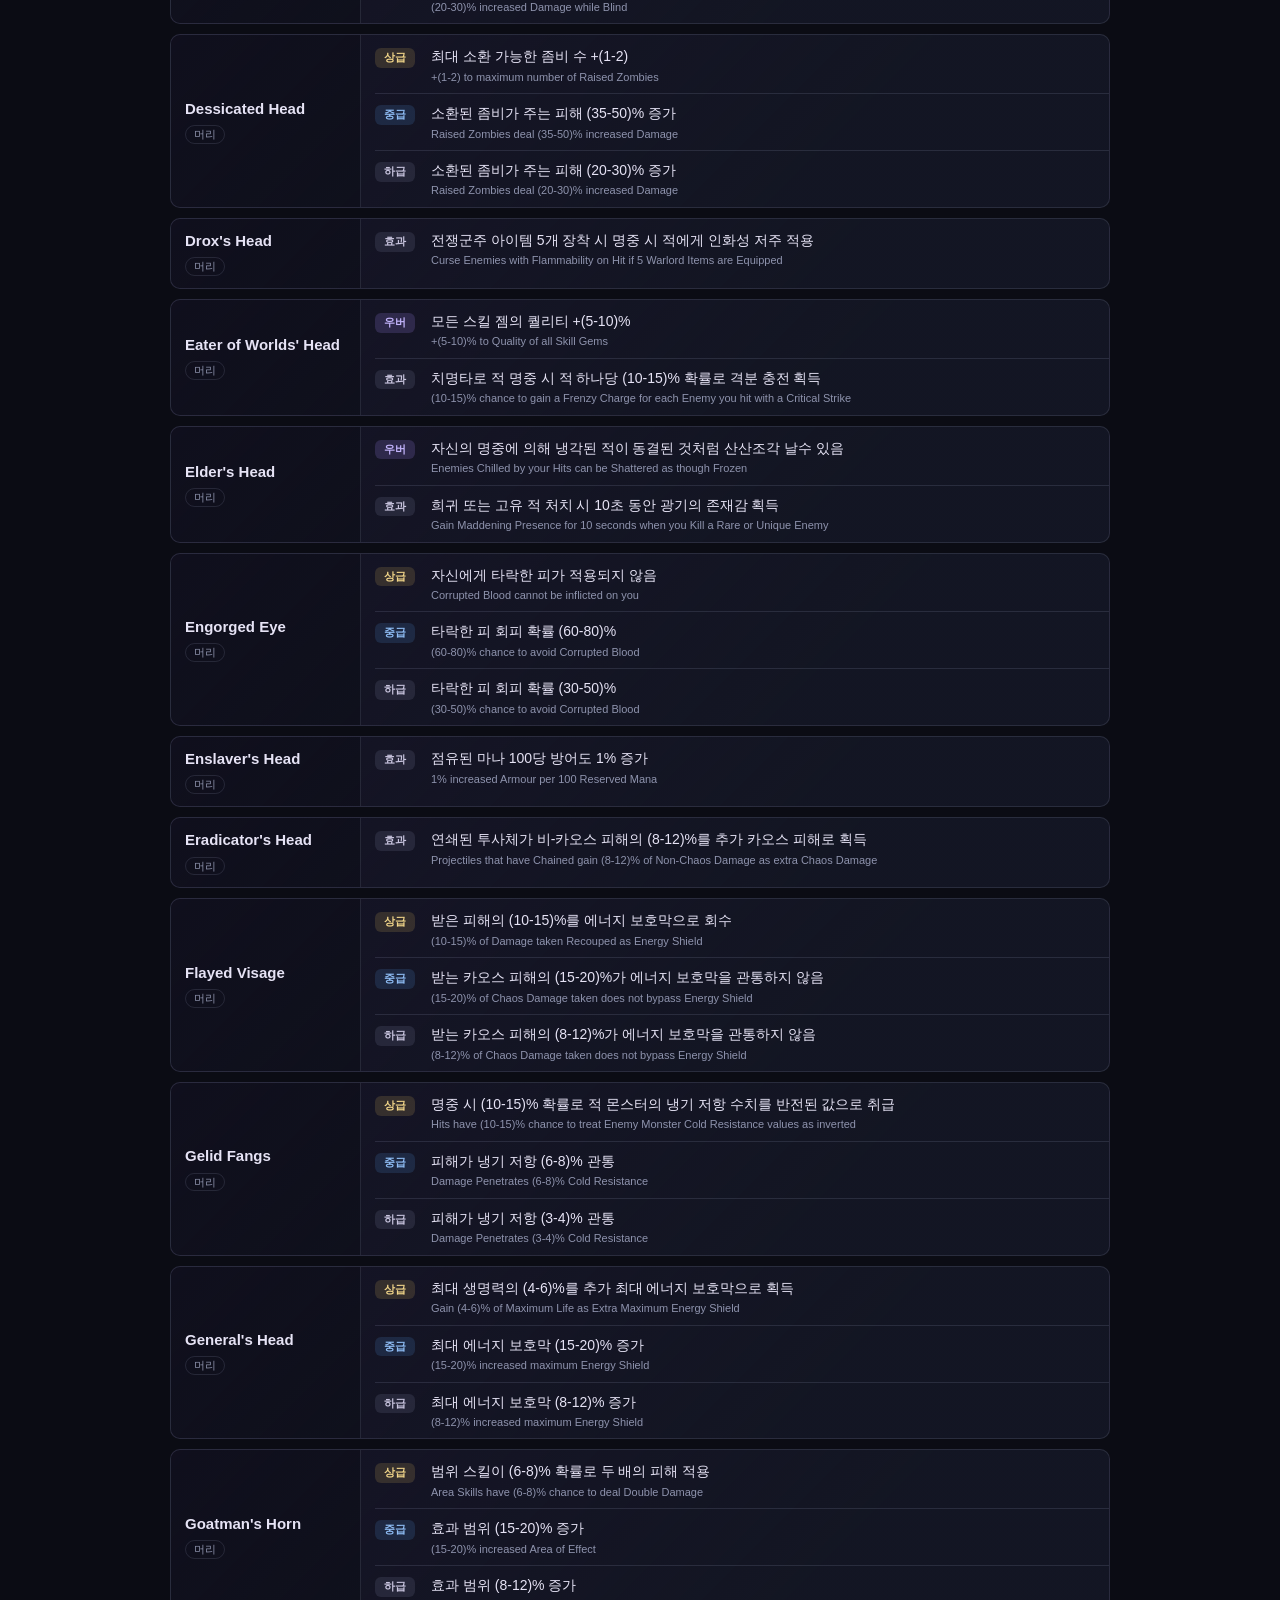
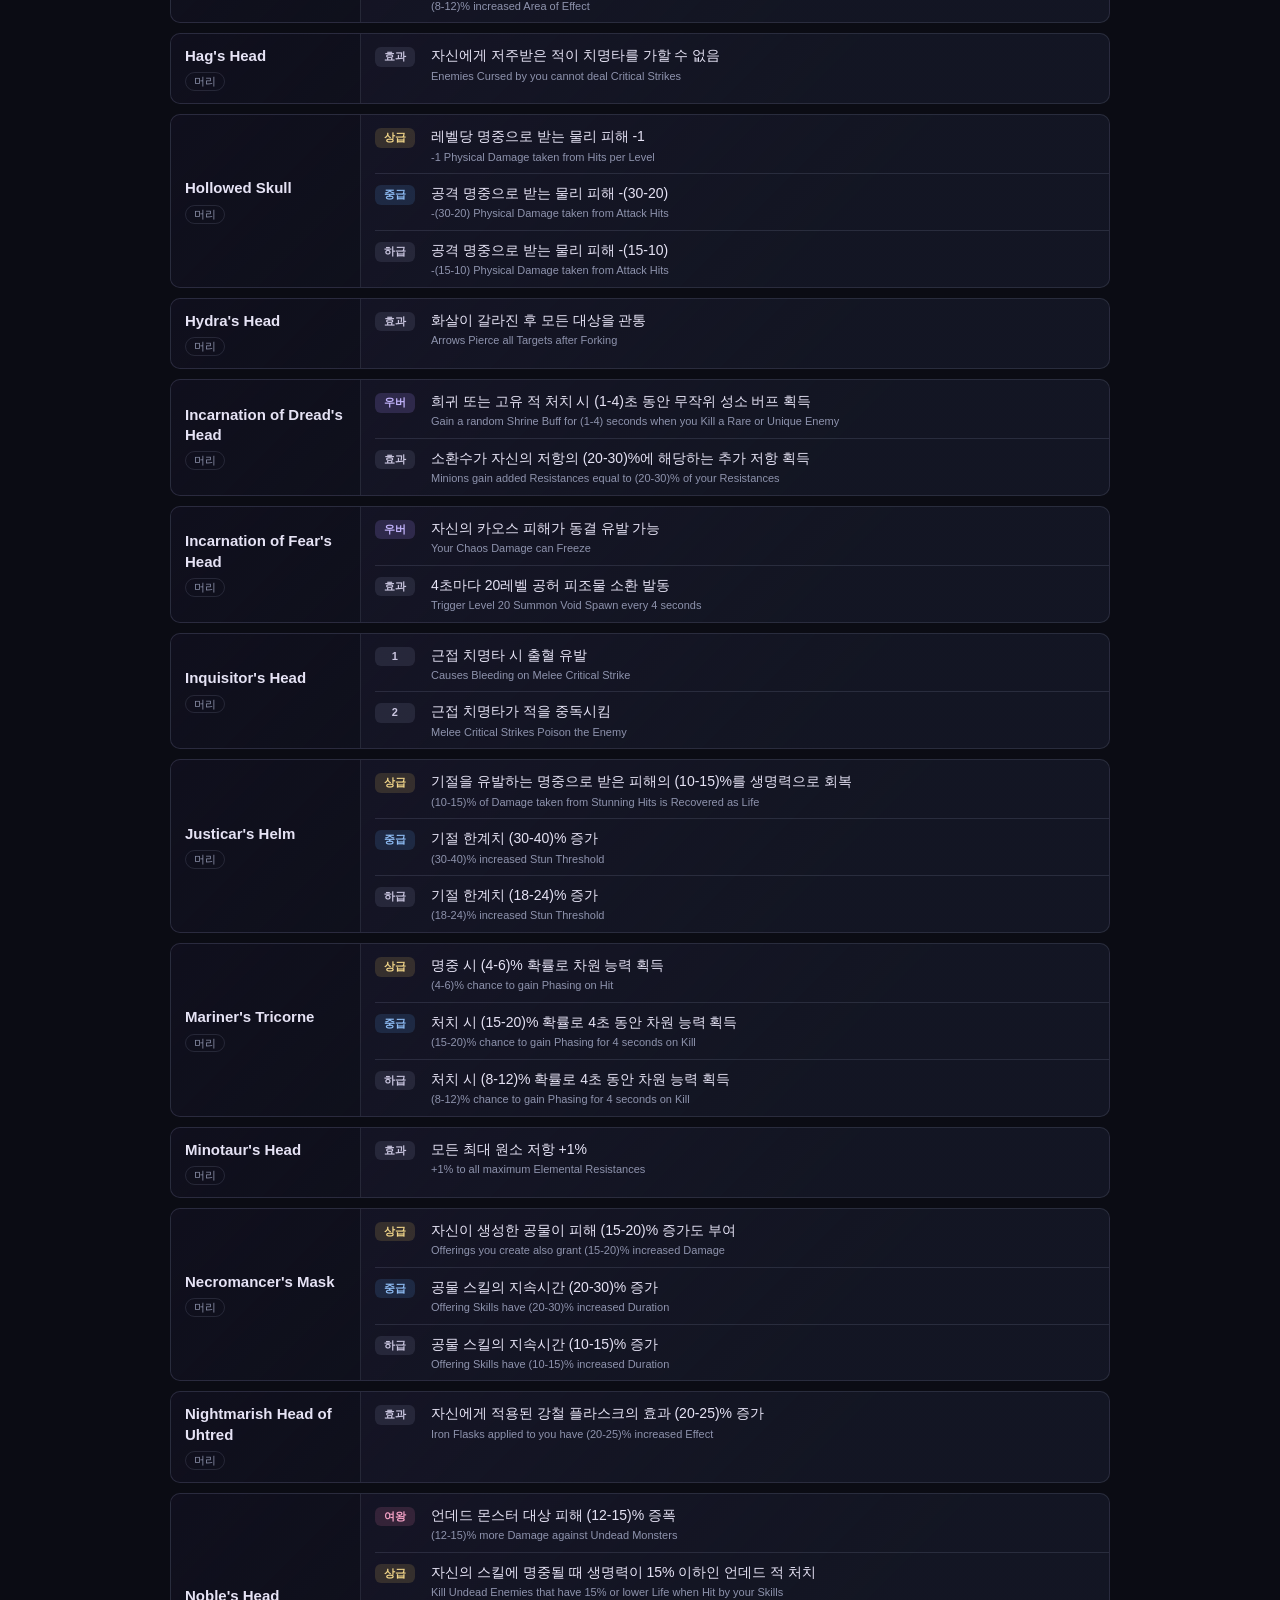
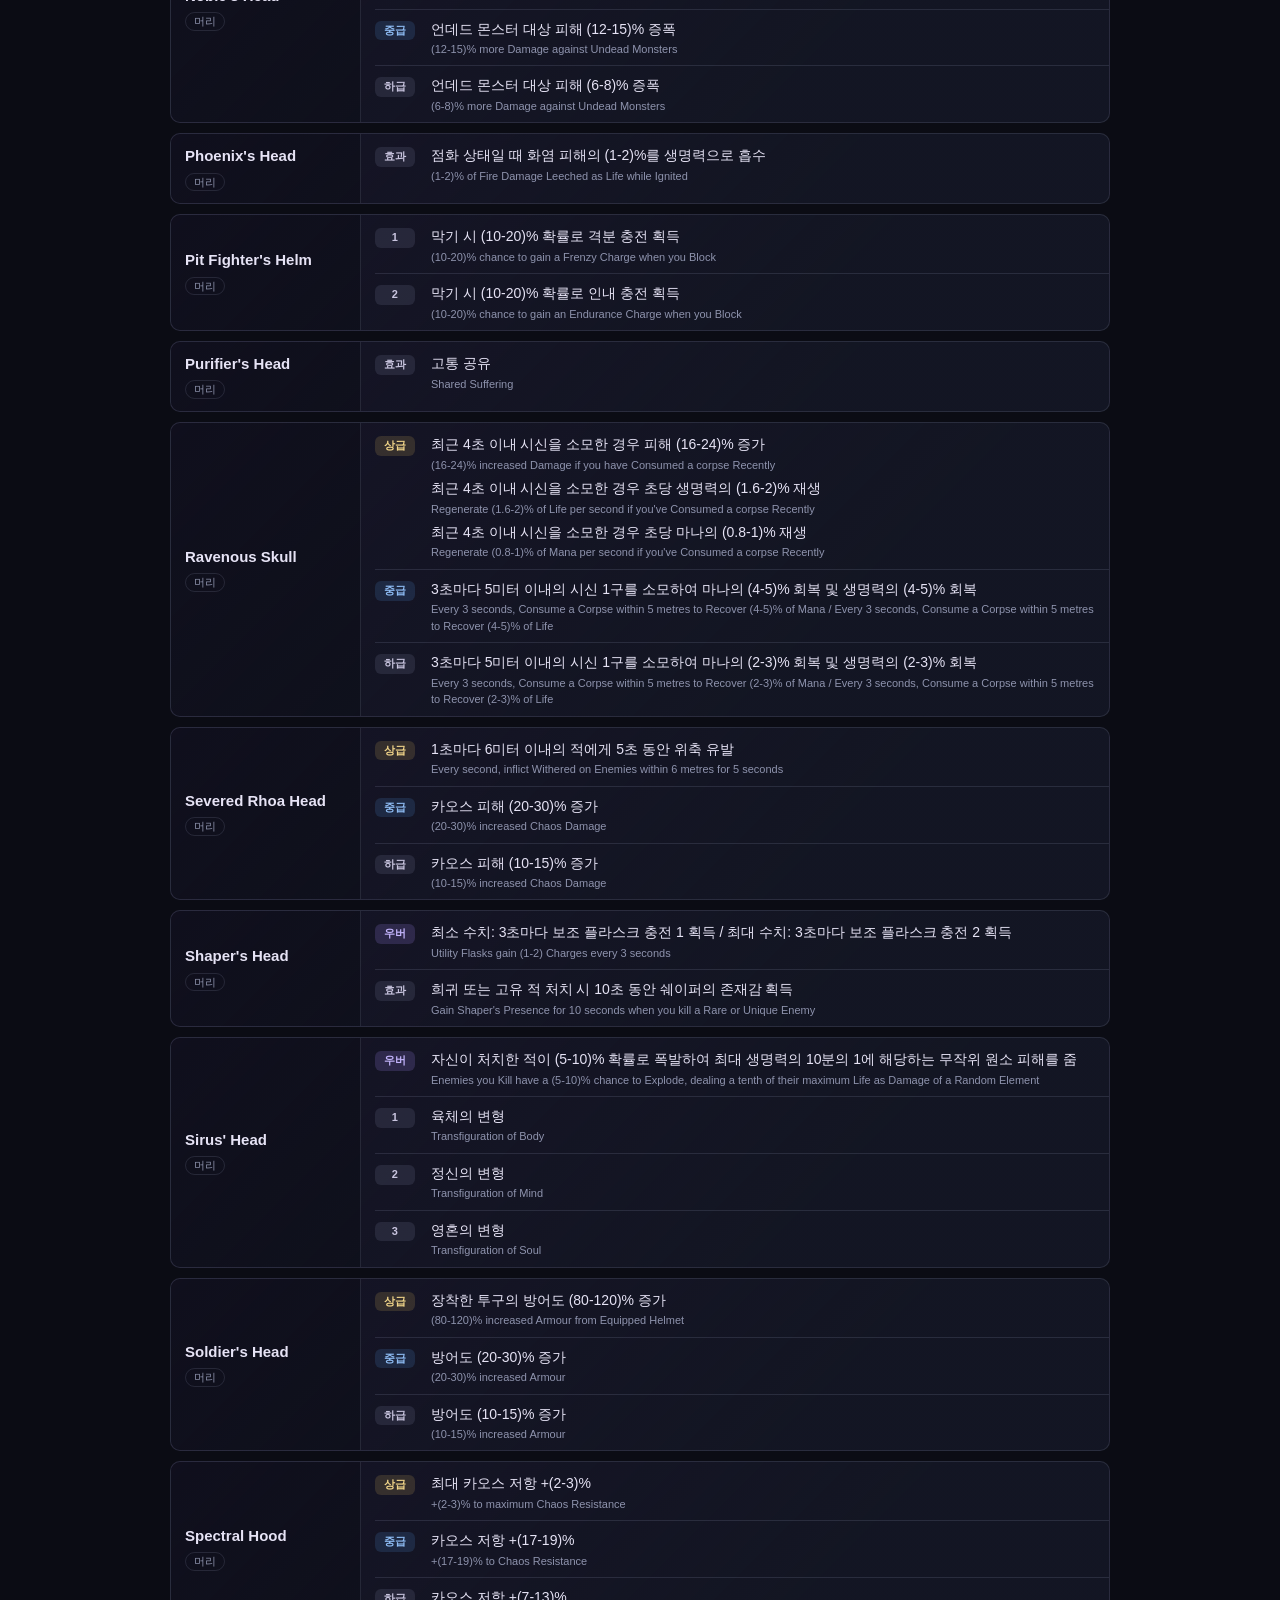
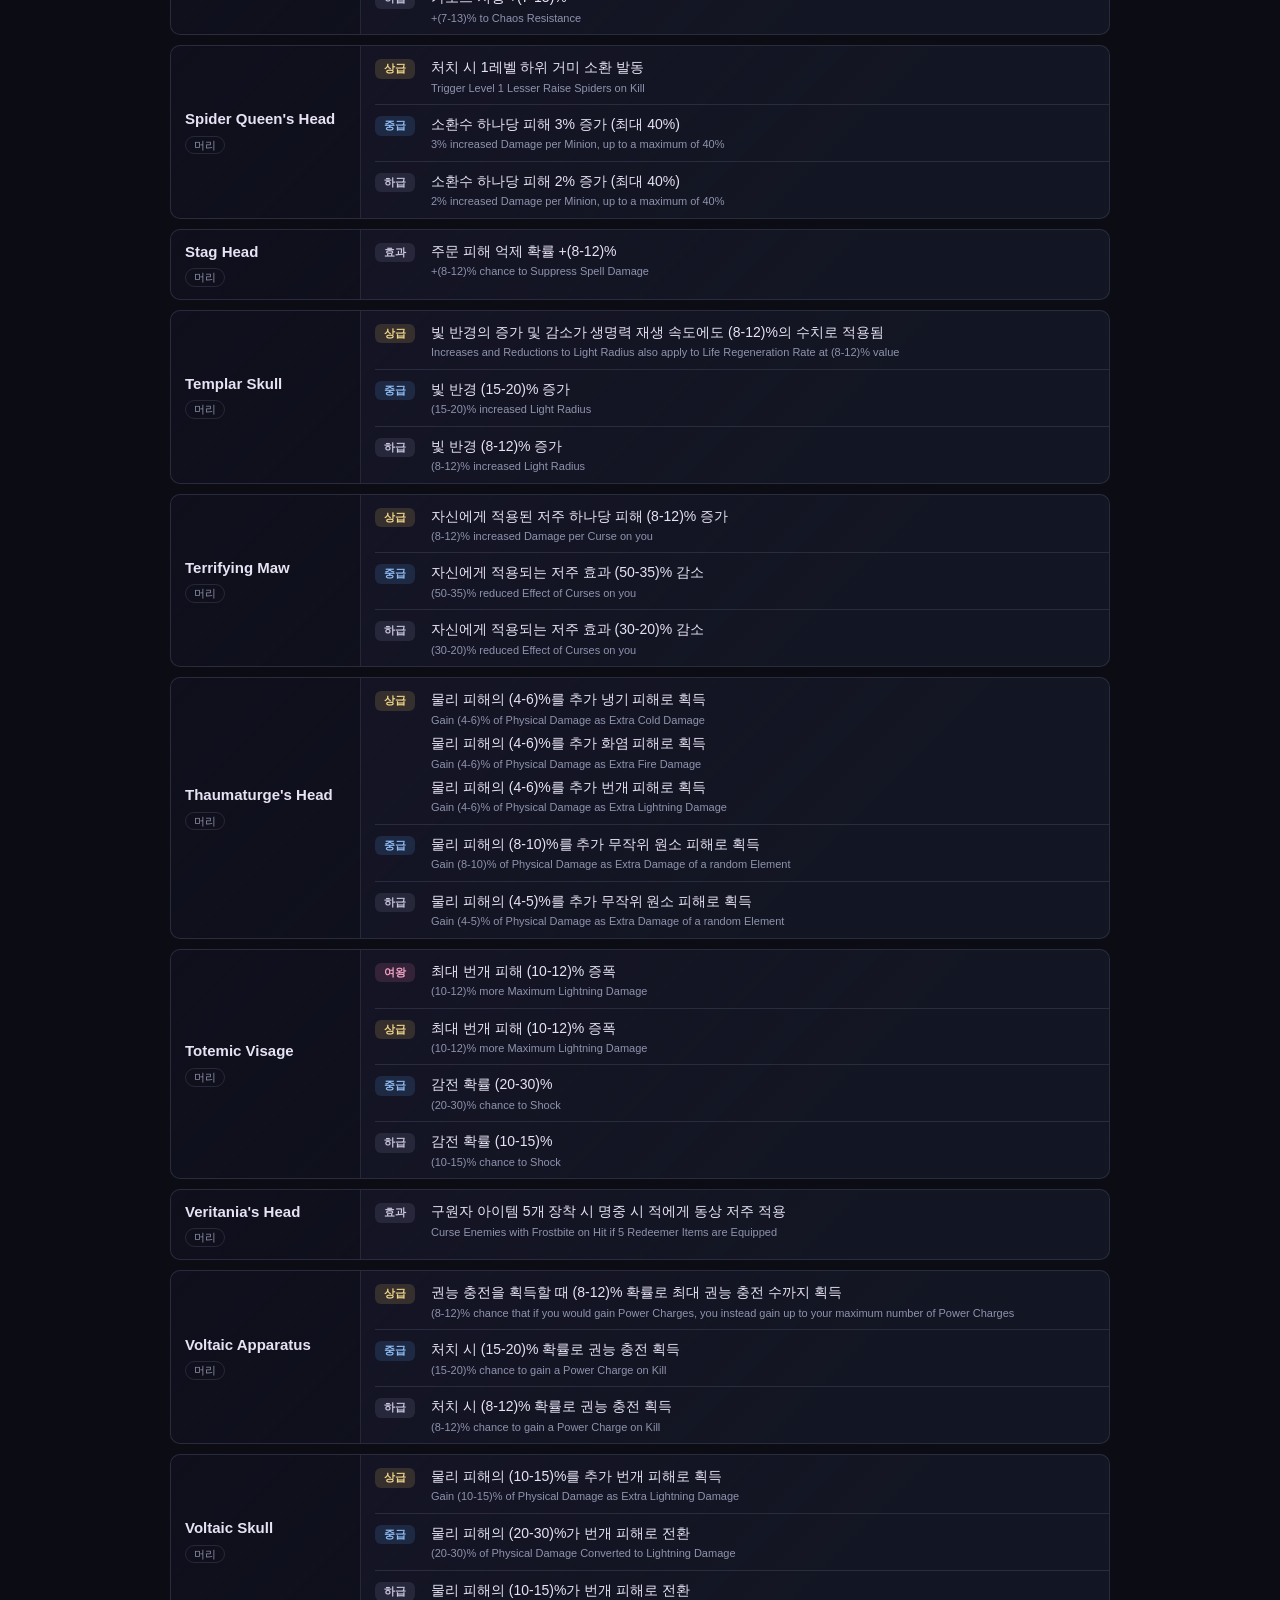
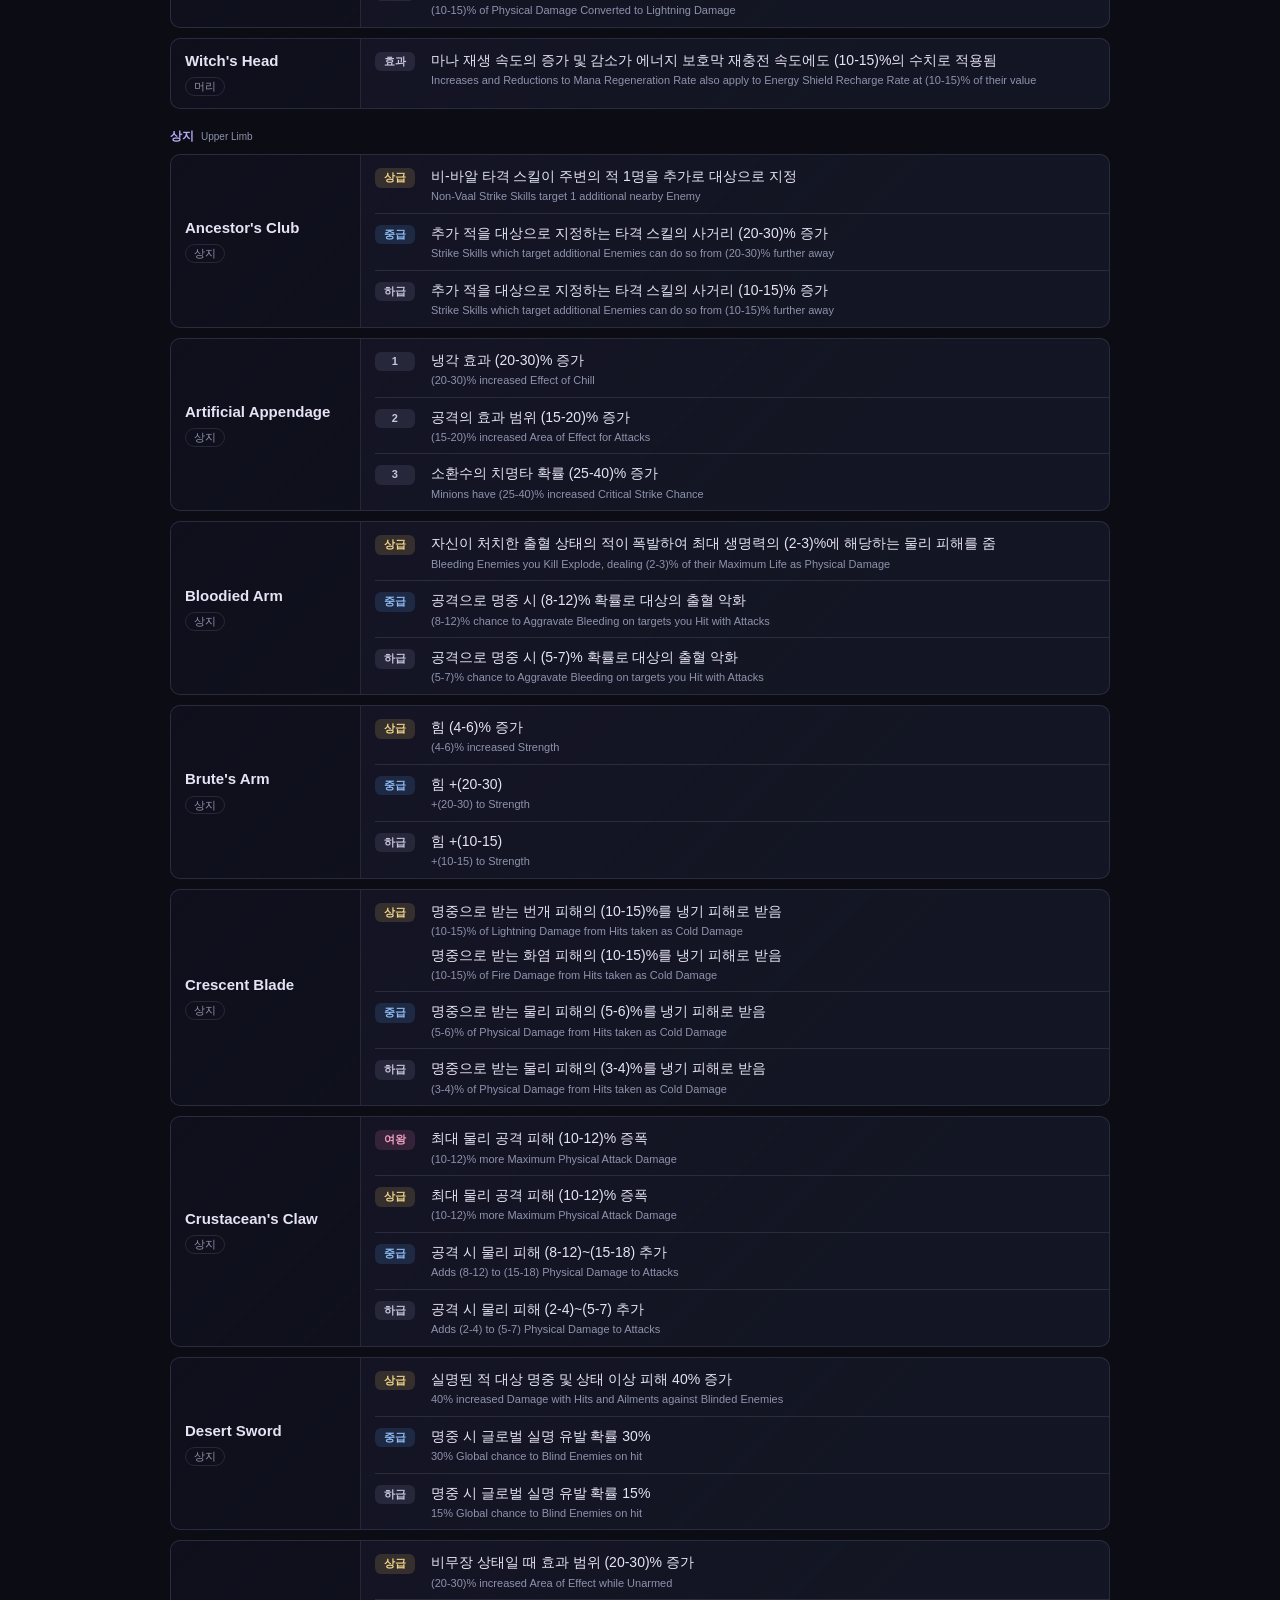
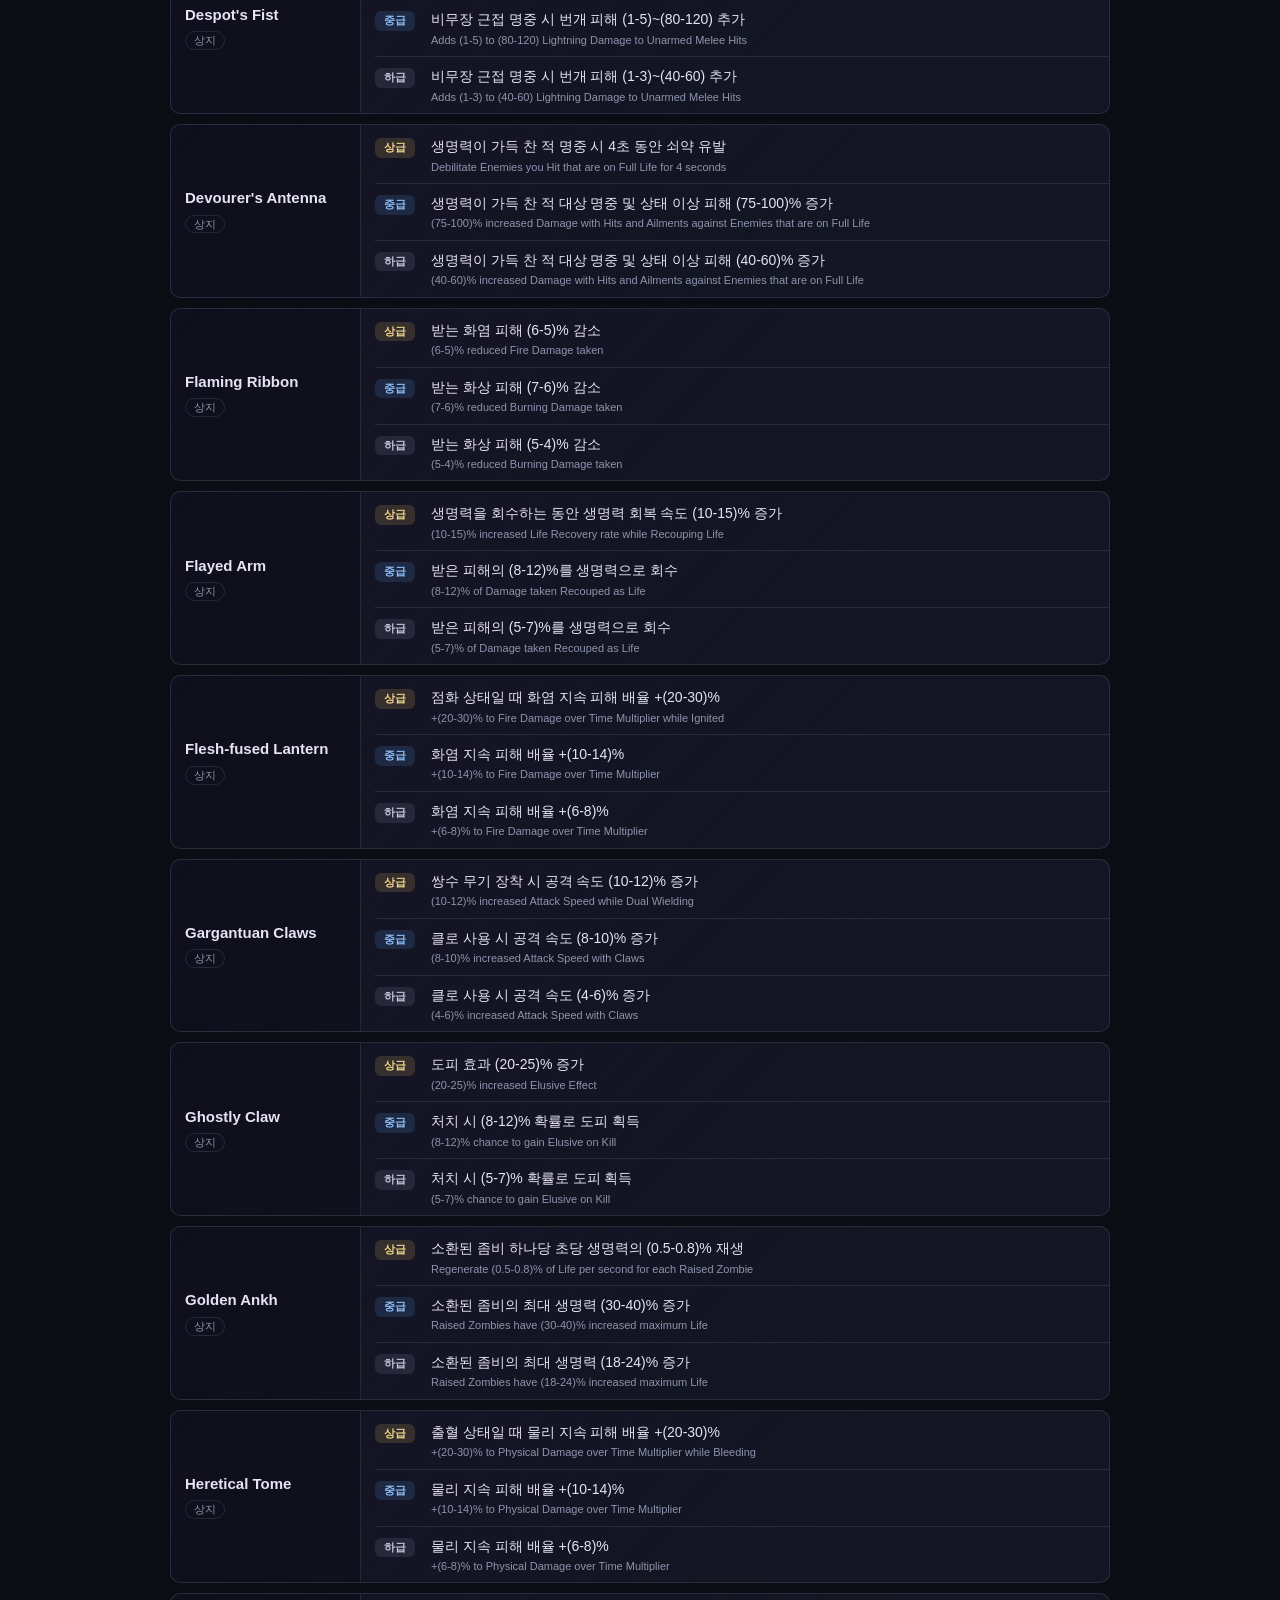
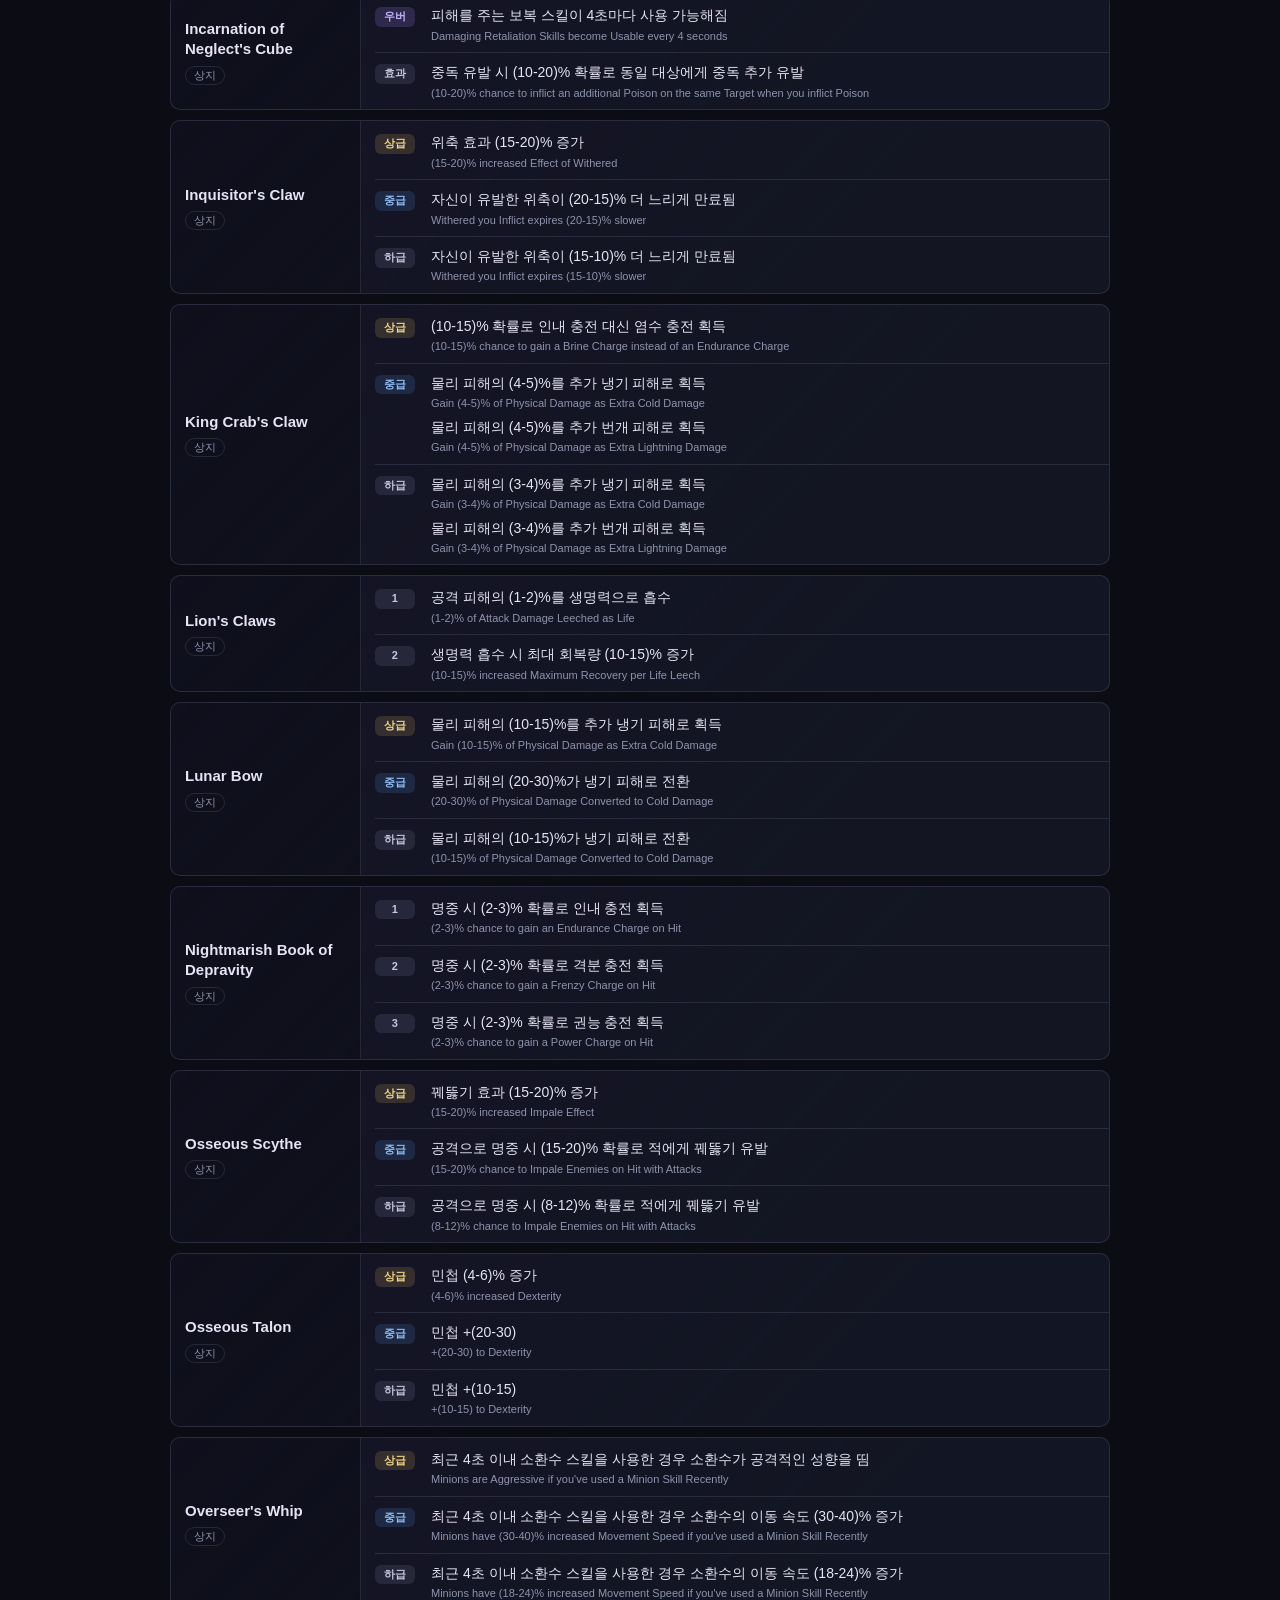
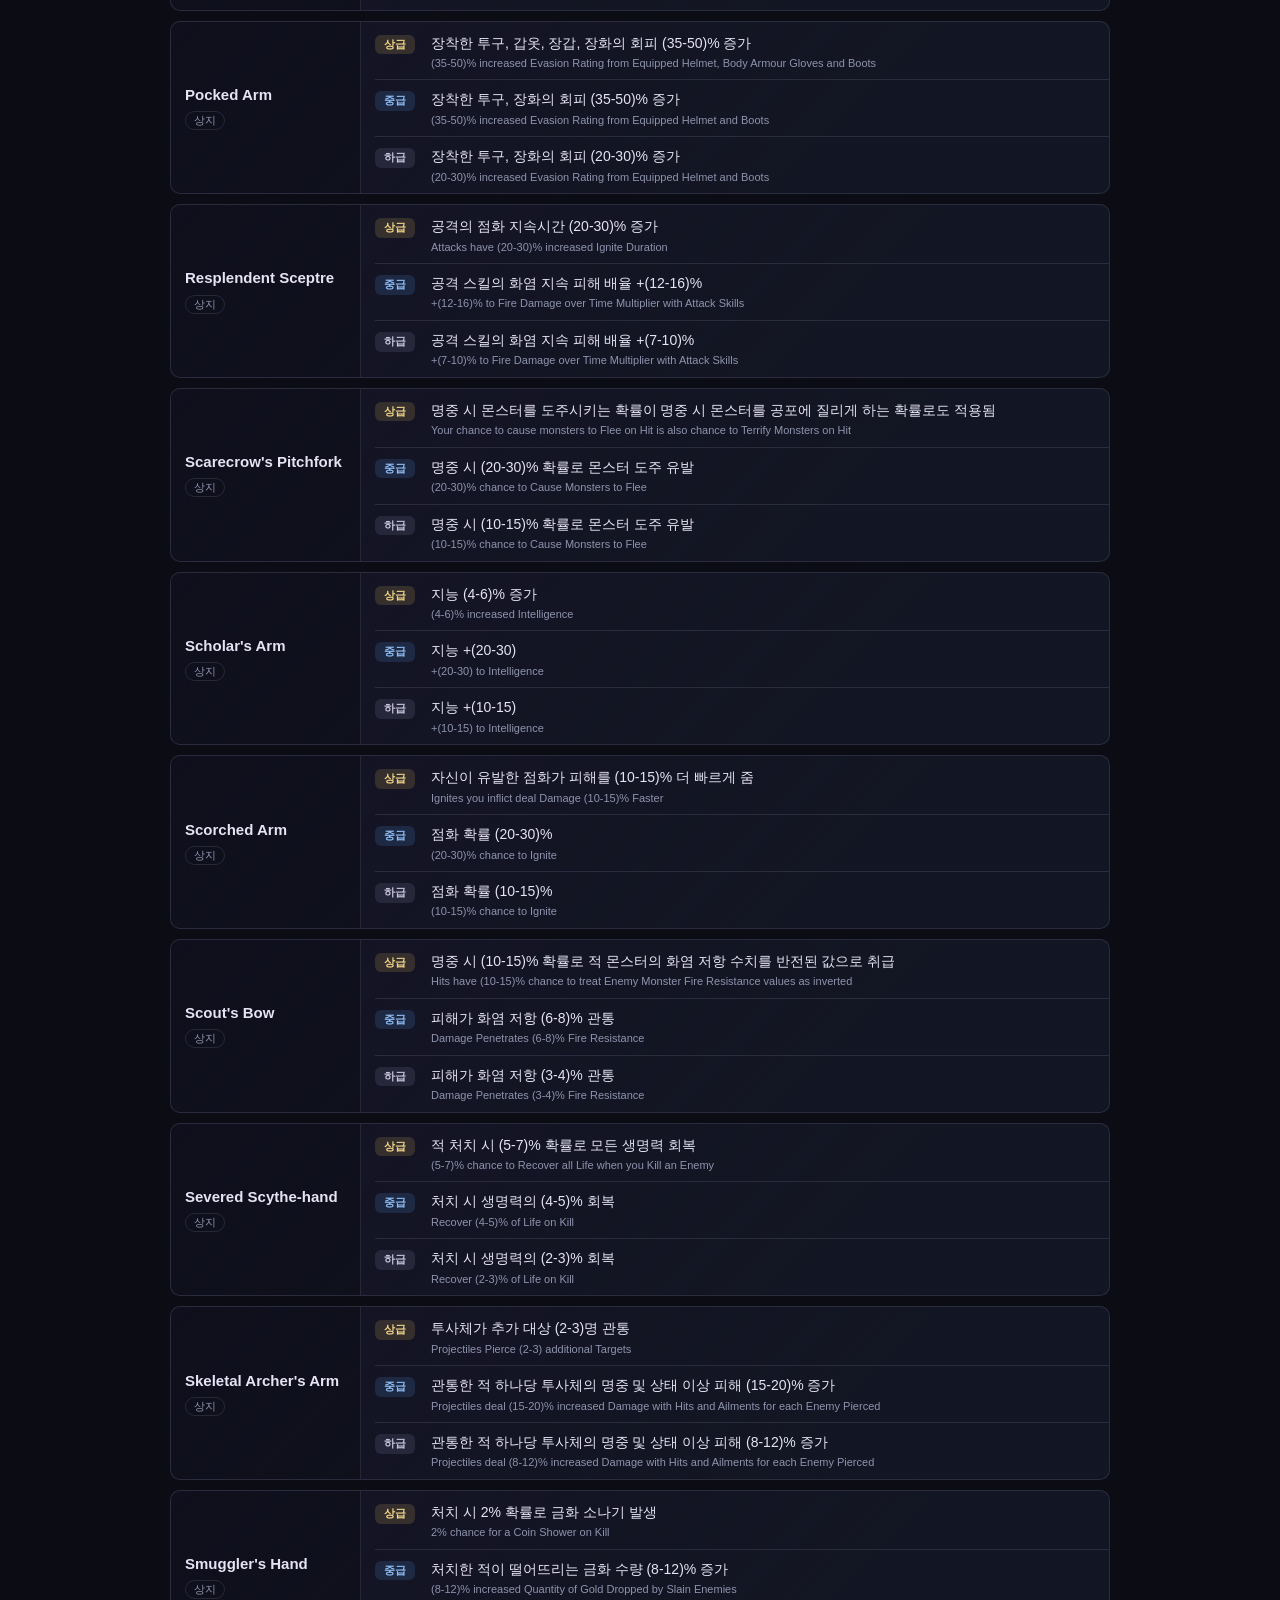
==== commit fe687c90: "Datamine: add veiled (장막) tab after threads Co-Authored-By: Claude Sonnet 5.5 <noreply@anthropic.com" ====
--- a/datamine.html
+++ b/datamine.html
@@ -14,7 +14,7 @@
   gtag('js', new Date());
   gtag('config', 'G-J72460RSQQ');
 </script>
-<link rel="stylesheet" href="datamine.css?v=17">
+<link rel="stylesheet" href="datamine.css?v=18">
 </head>
 <body>
 <header class="dm-header">
@@ -35,7 +35,7 @@
   <p><strong>데이터 출처:</strong> <a href="https://poe-datamine.phelnaxgaming.workers.dev/" target="_blank" rel="noopener">PoE datamine (poe-datamine.phelnaxgaming.workers.dev)</a> — 제작: Phelnax Gaming. 원본 데이터를 한글로 옮겨 정리한 것이며, 원본의 제작자에게 모든 권리가 있습니다. 게임 내용(문구·수치)은 Grinding Gear Games의 것입니다.</p>
   <p>이 사이트는 팬이 만든 비공식 도구이며 Grinding Gear Games와 관련이 없습니다. 방문 통계를 위해 Google Analytics를 사용합니다.</p>
 </footer>
-<script src="datamine-data.js?v=21"></script>
-<script src="datamine.js?v=13"></script>
+<script src="datamine-data.js?v=22"></script>
+<script src="datamine.js?v=14"></script>
 </body>
 </html>
--- a/datamine.css
+++ b/datamine.css
@@ -126,3 +126,6 @@
 .dm-extra { margin-top: 8px; display: grid; gap: 6px; }
 .dm-extra p { margin: 0; padding: 7px 12px; border-left: 3px solid var(--accent); border-radius: 6px; background: rgba(8,9,16,.45); font-size: 13.5px; }
 .dm-ember-en { margin: 10px 0 0; padding-top: 8px; border-top: 1px solid var(--line); }
+
+.dm-chips { display: flex; flex-wrap: wrap; gap: 6px; margin-top: 8px; }
+.dm-chip { padding: 2px 9px; border: 1px solid var(--rule, #344339); border-radius: 999px; color: #a6b4aa; font-size: 12px; }
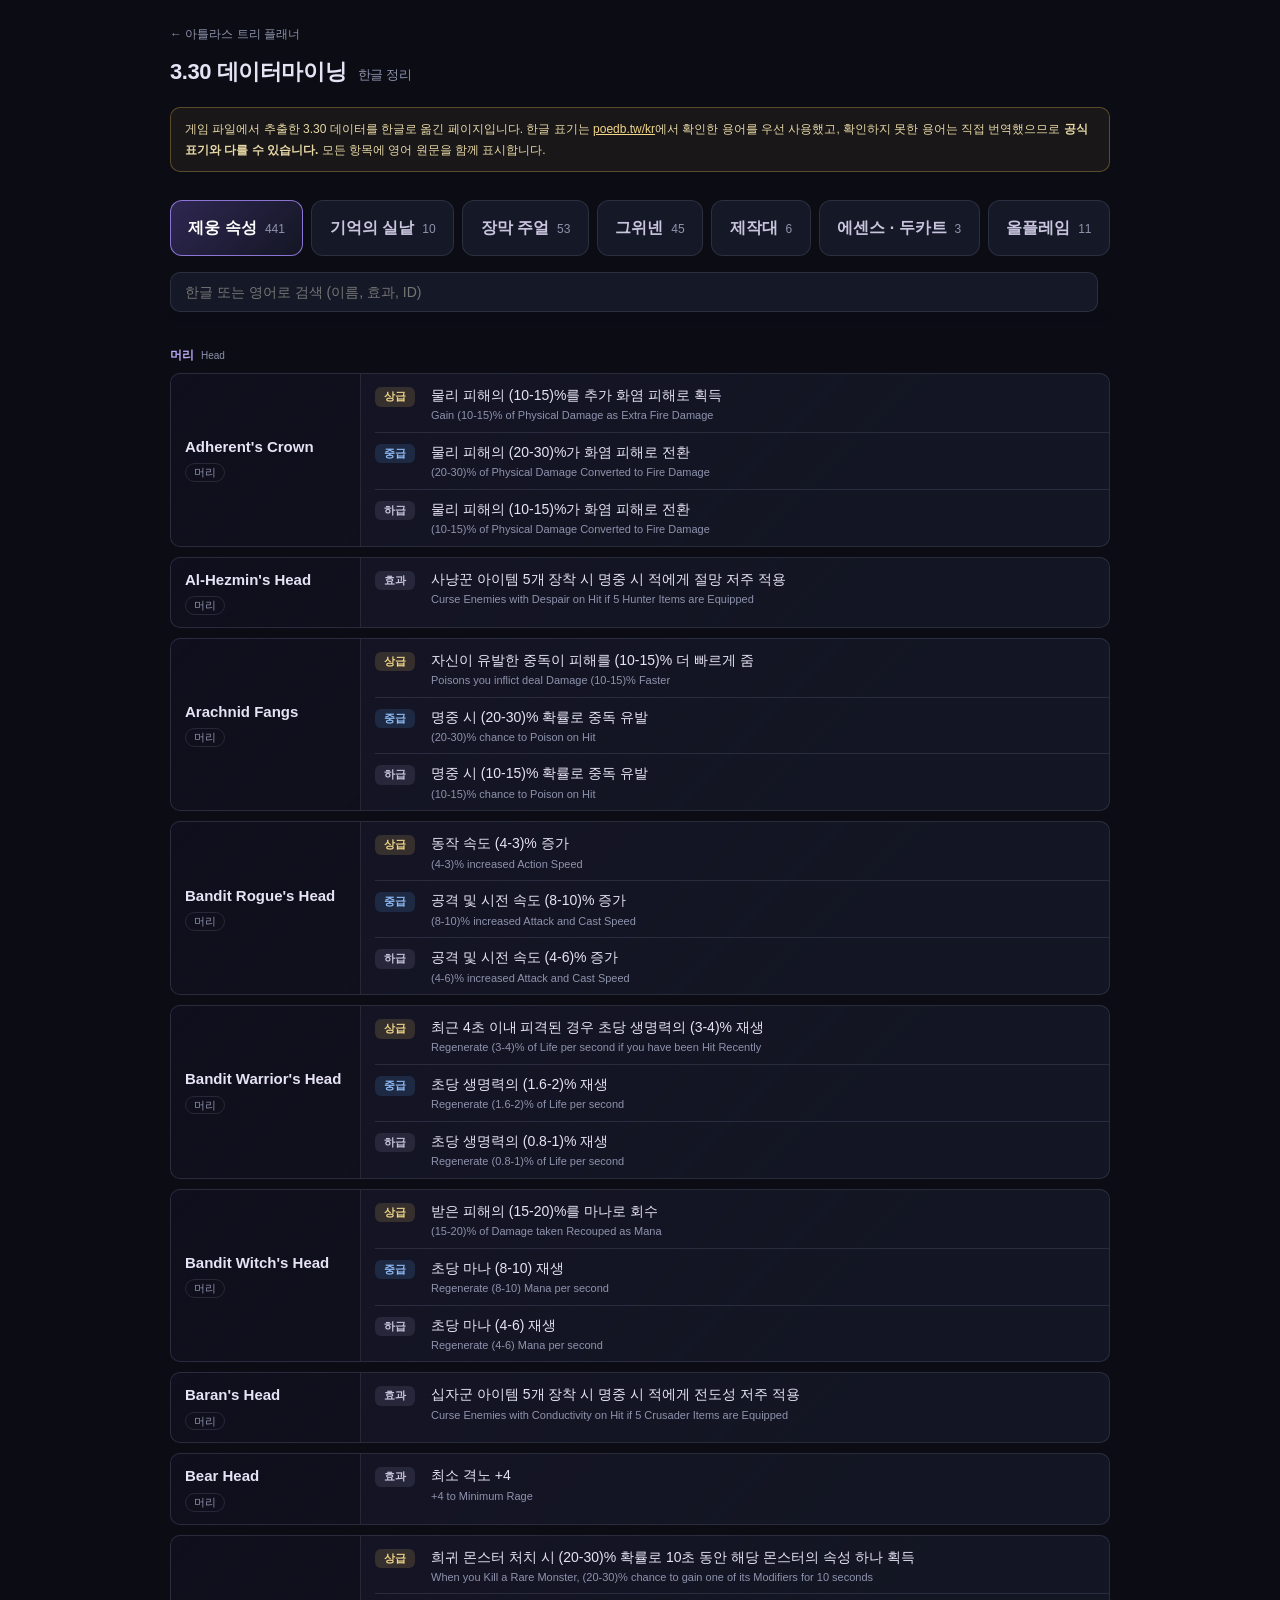
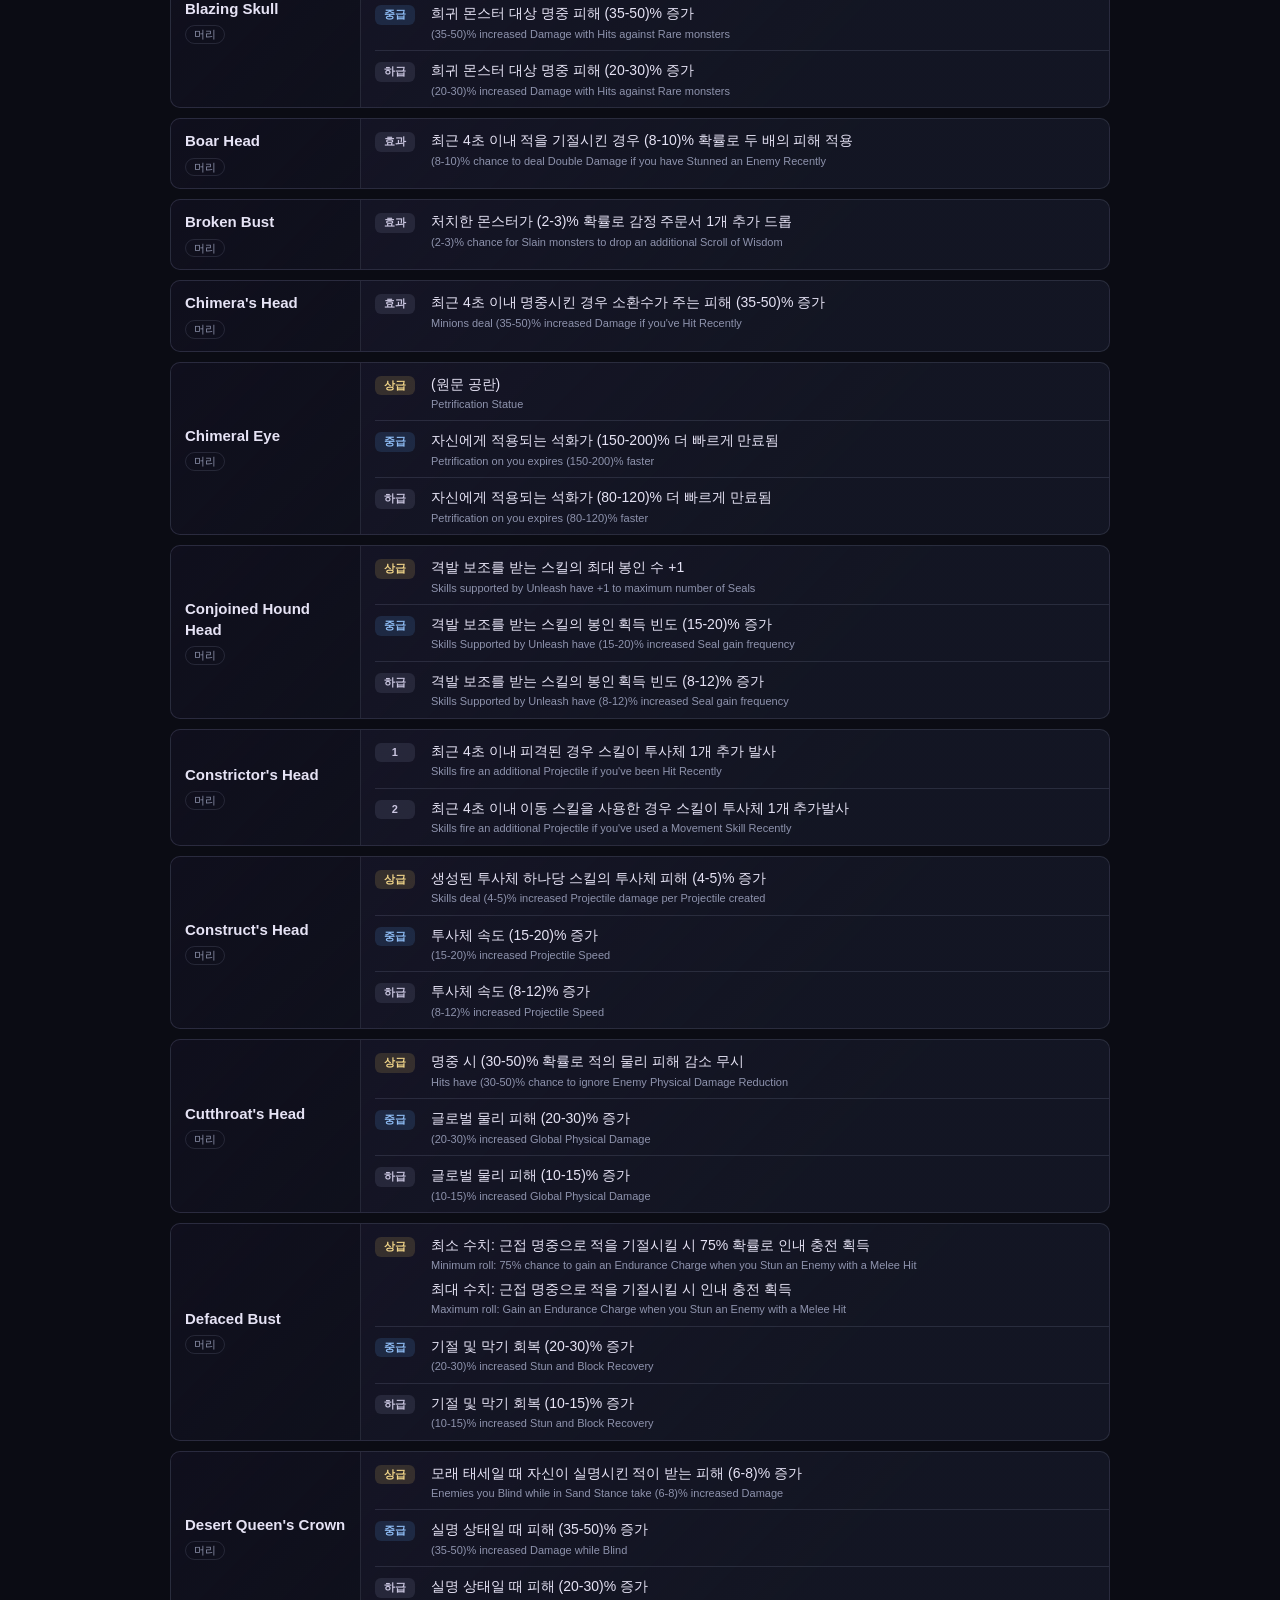
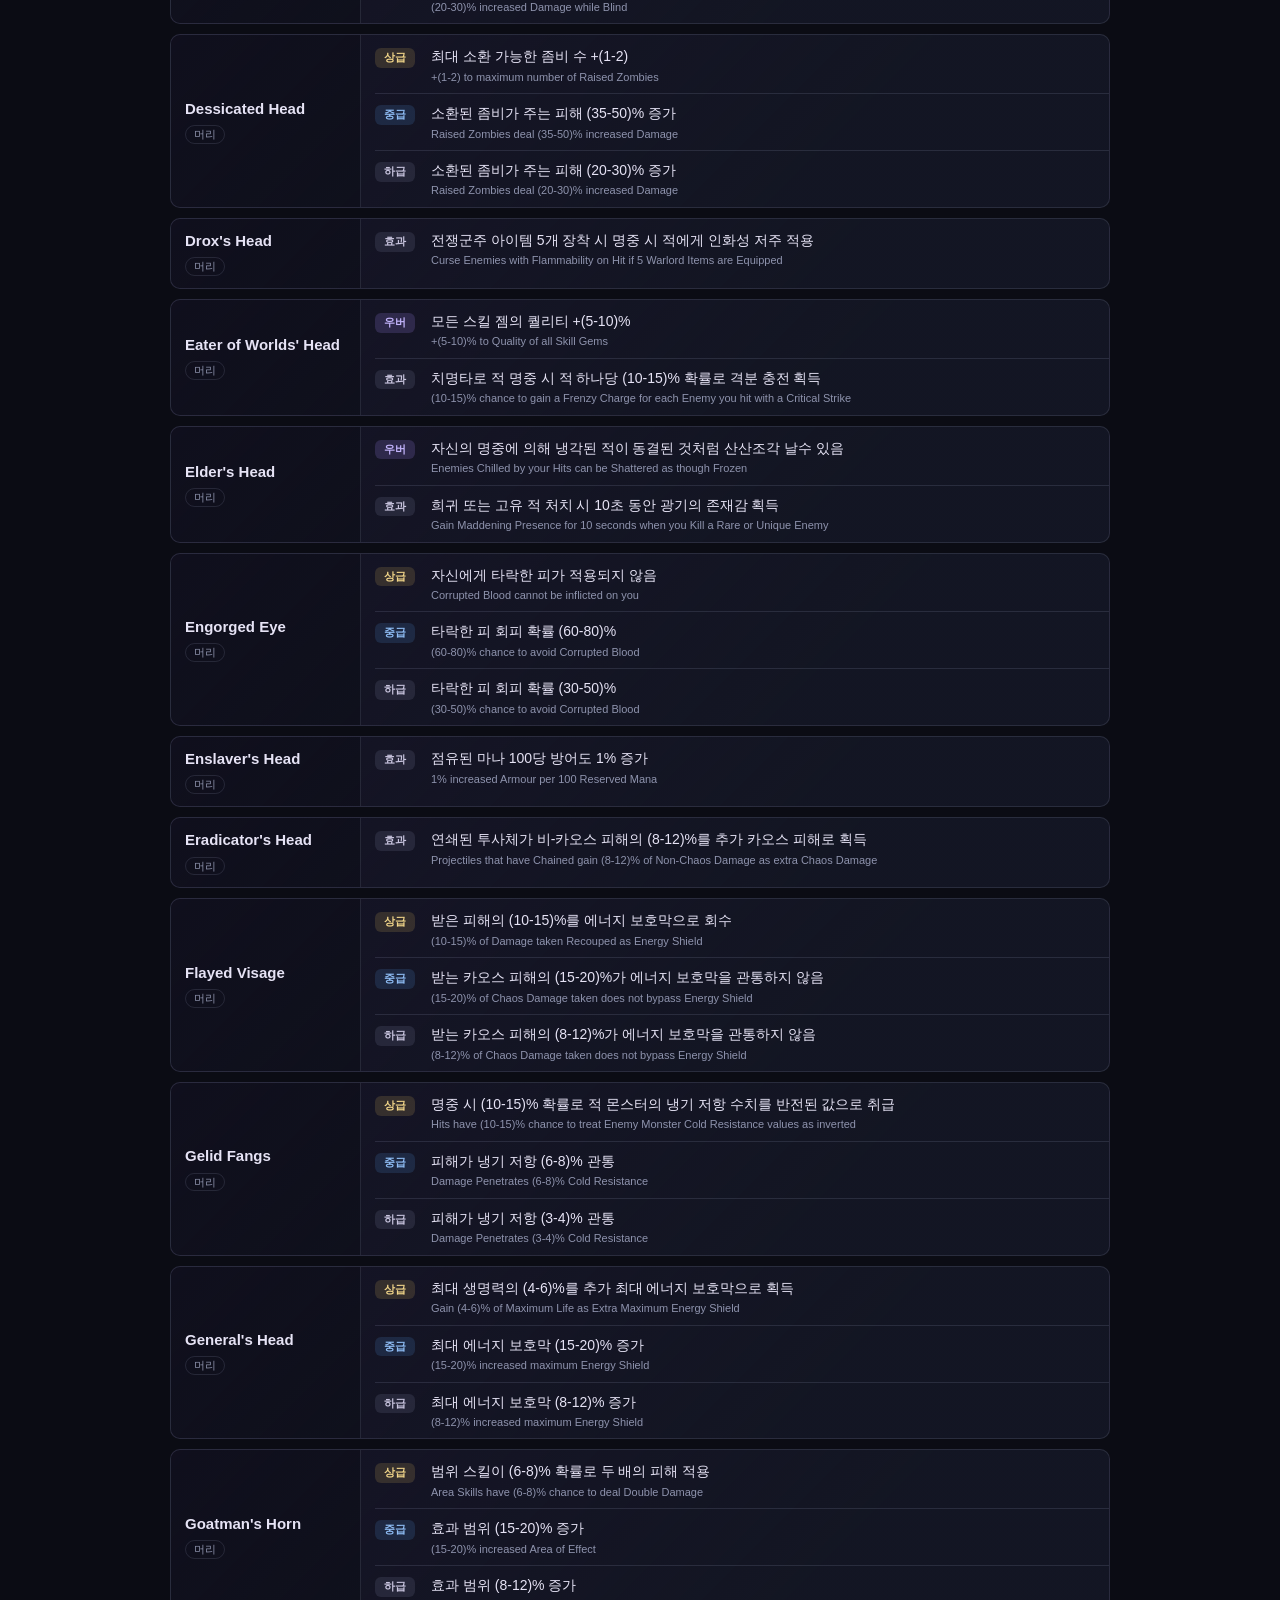
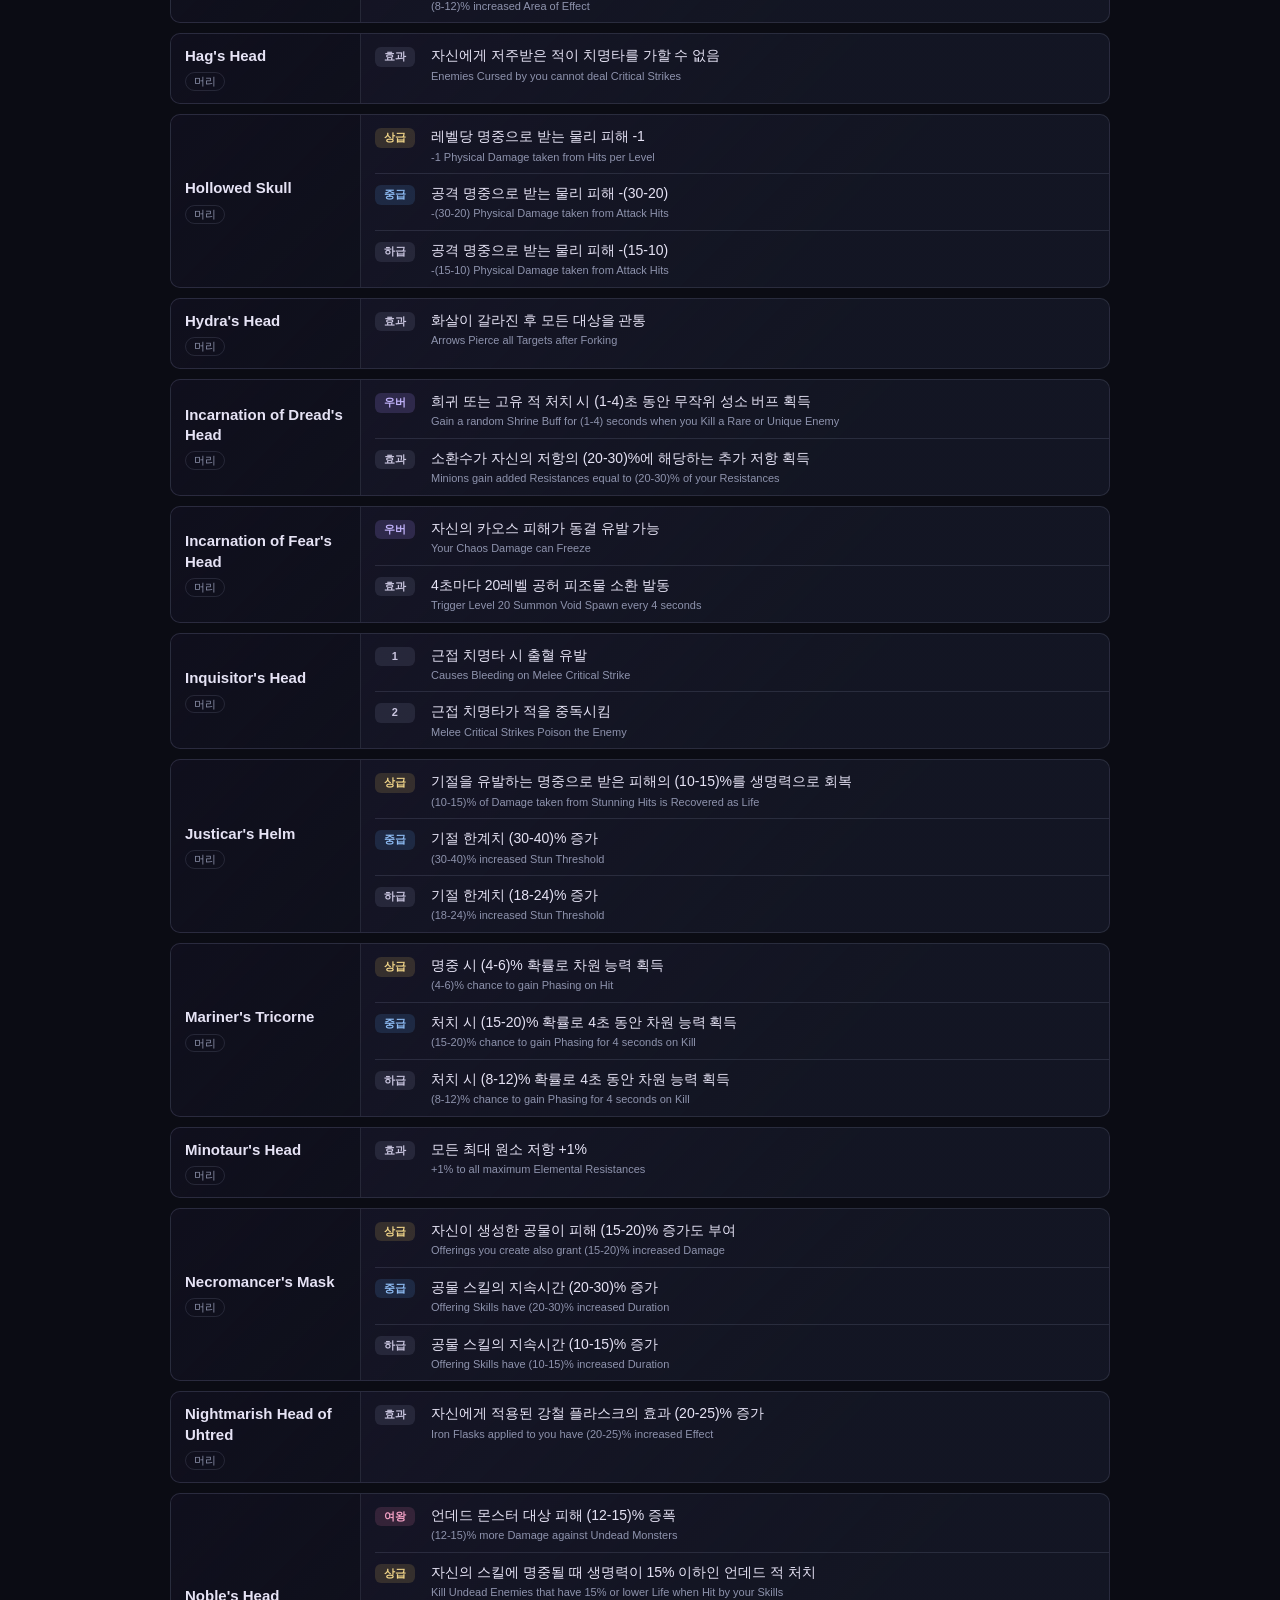
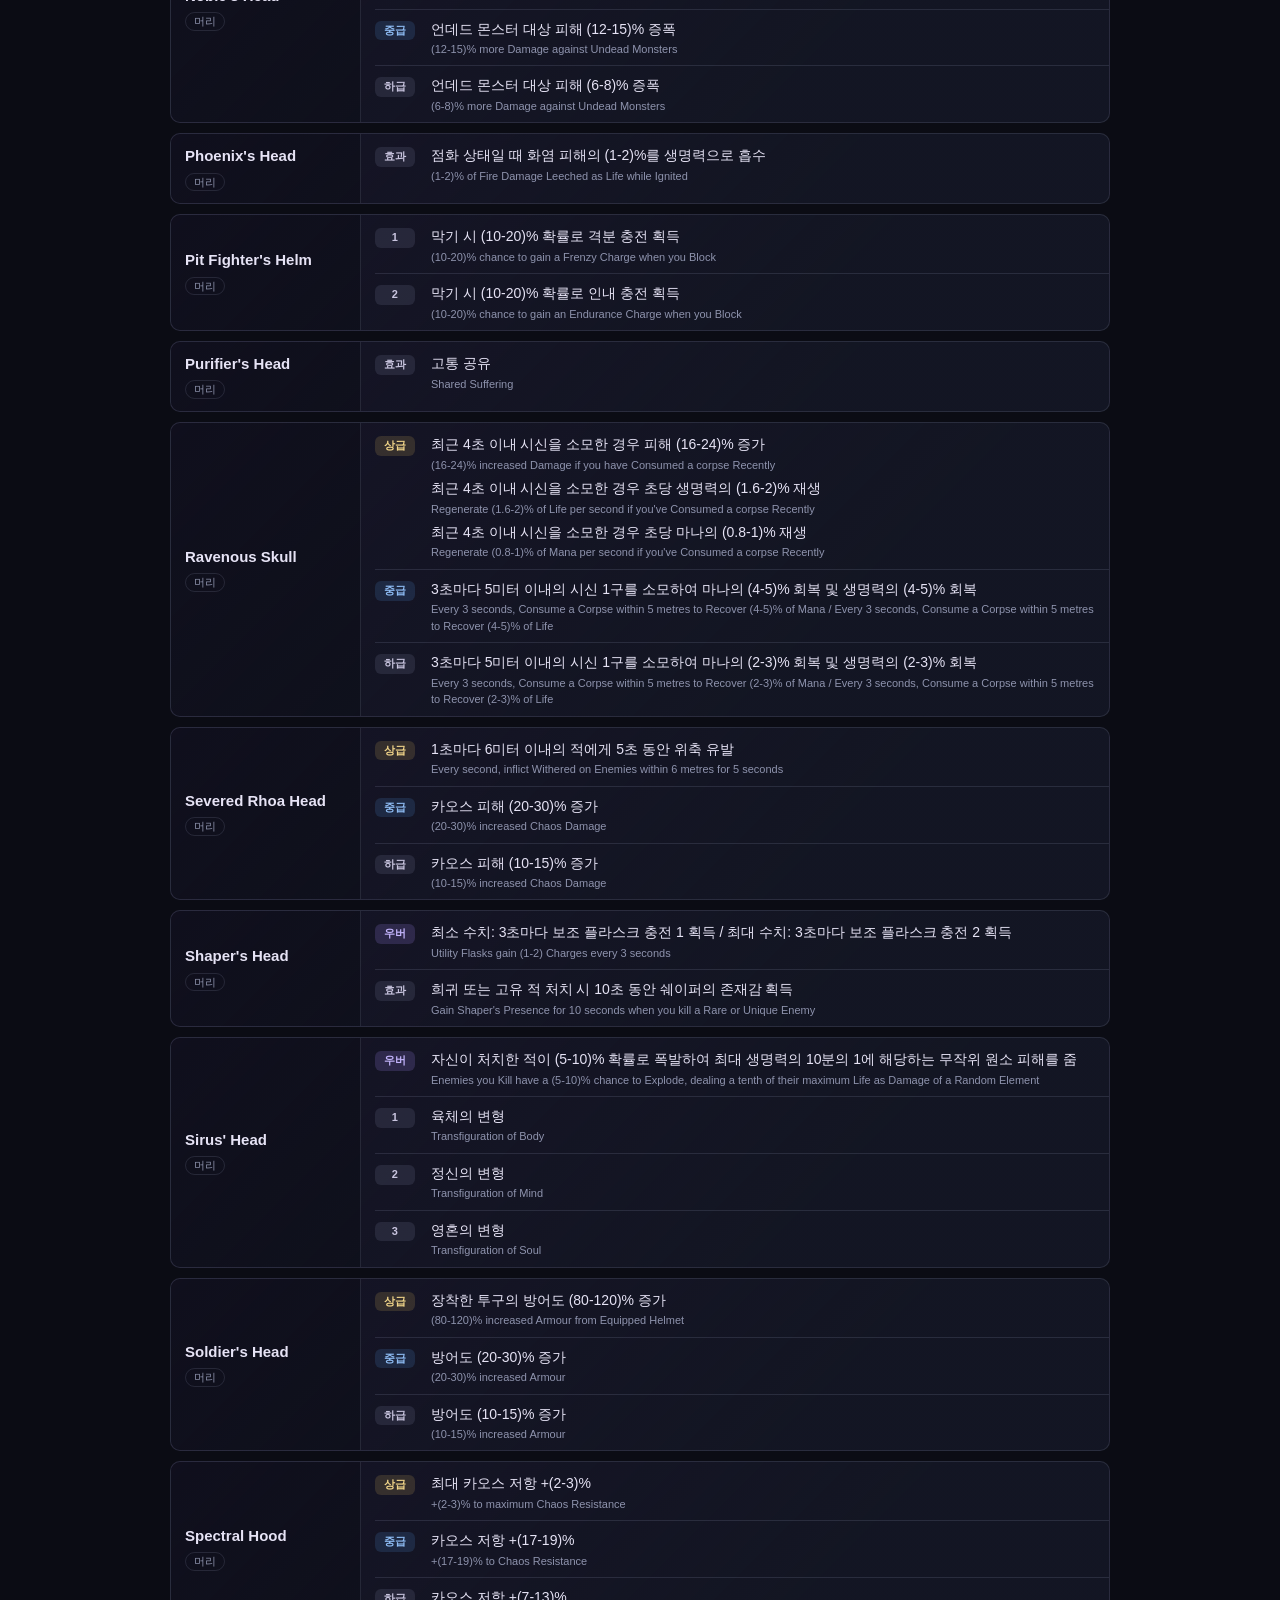
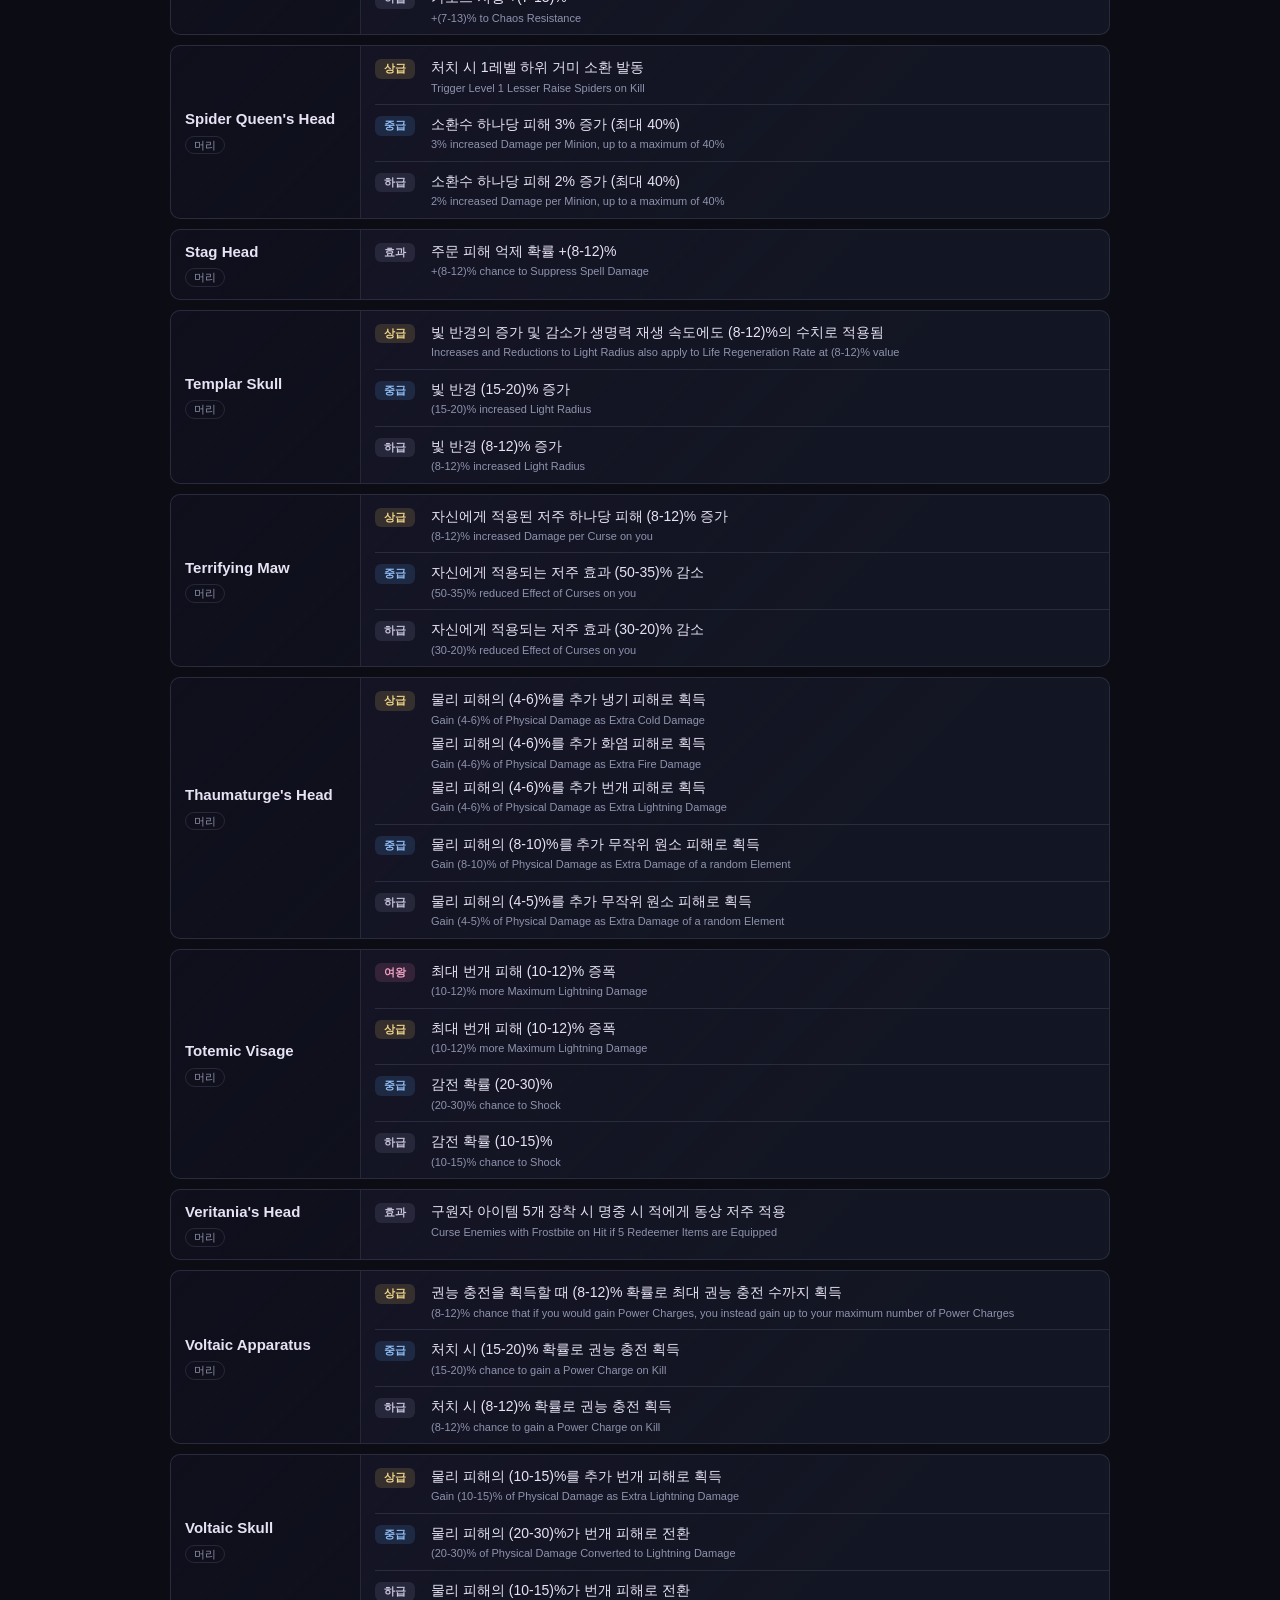
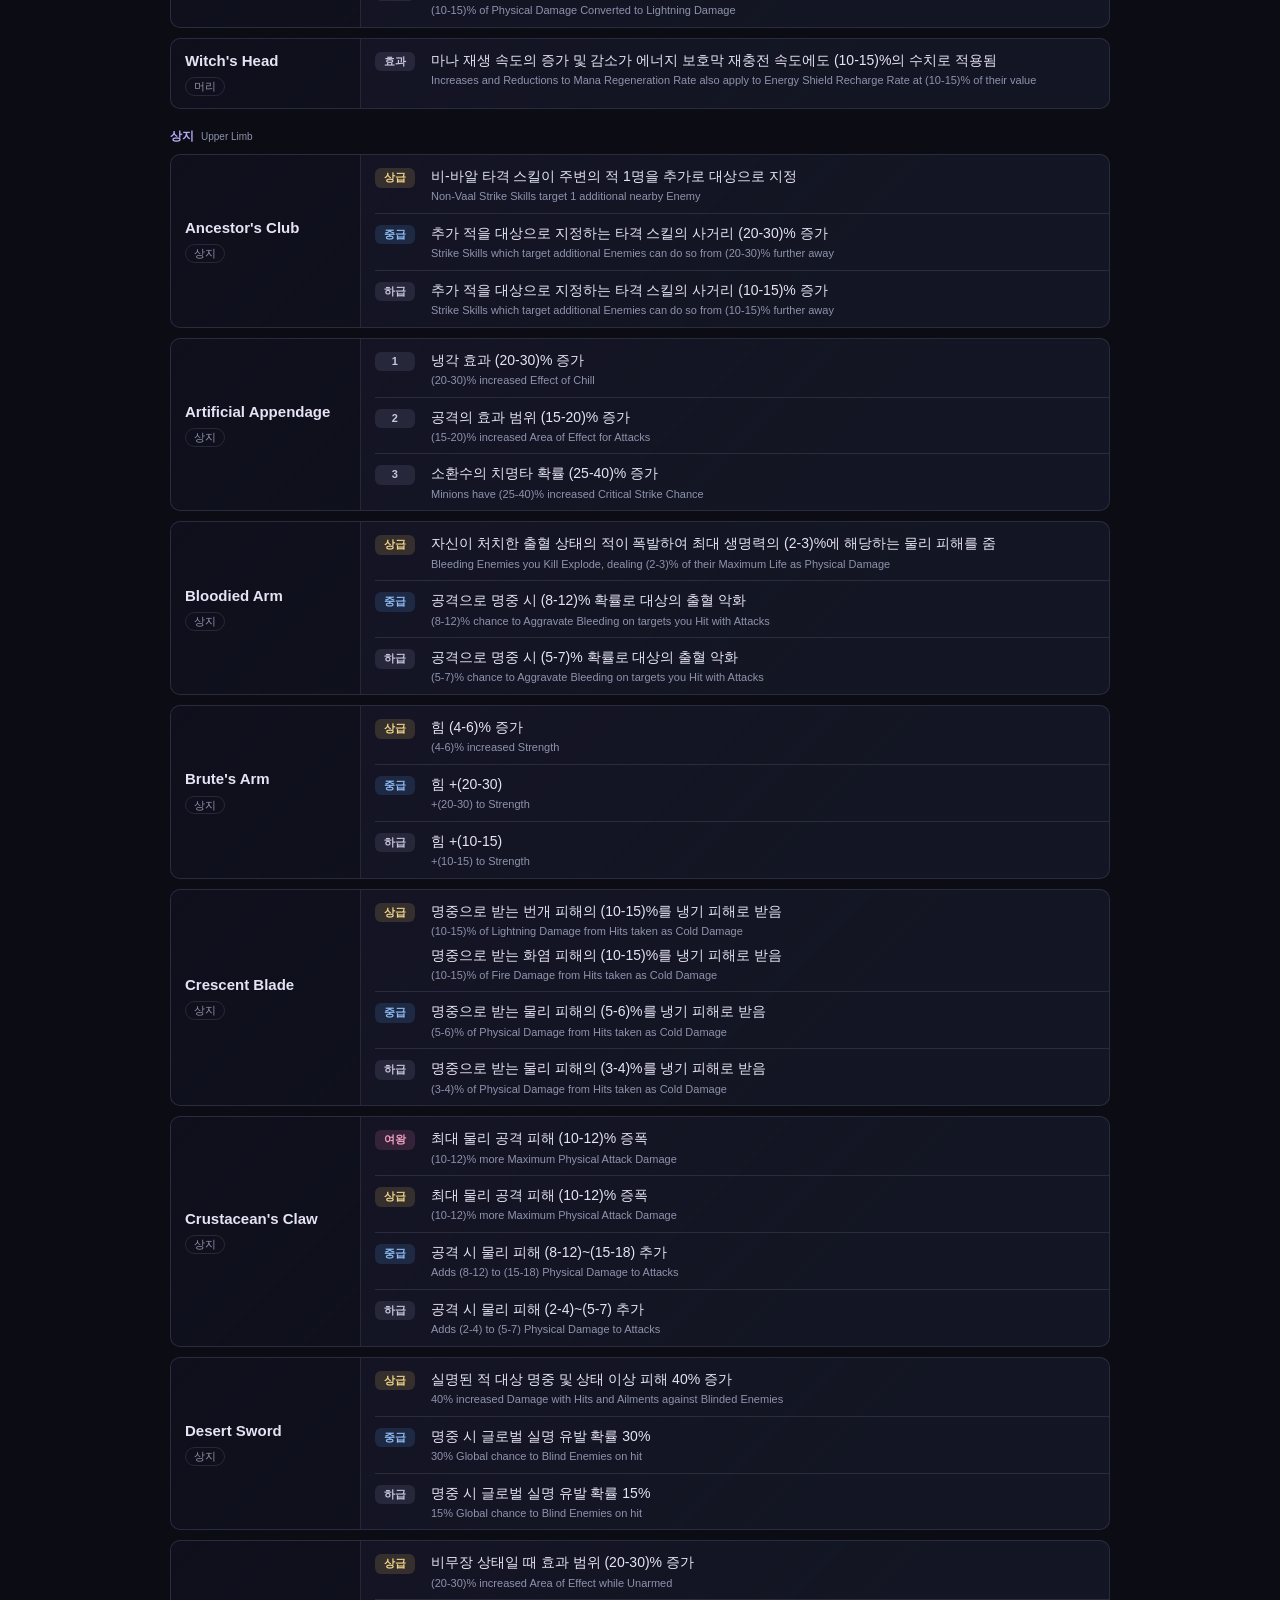
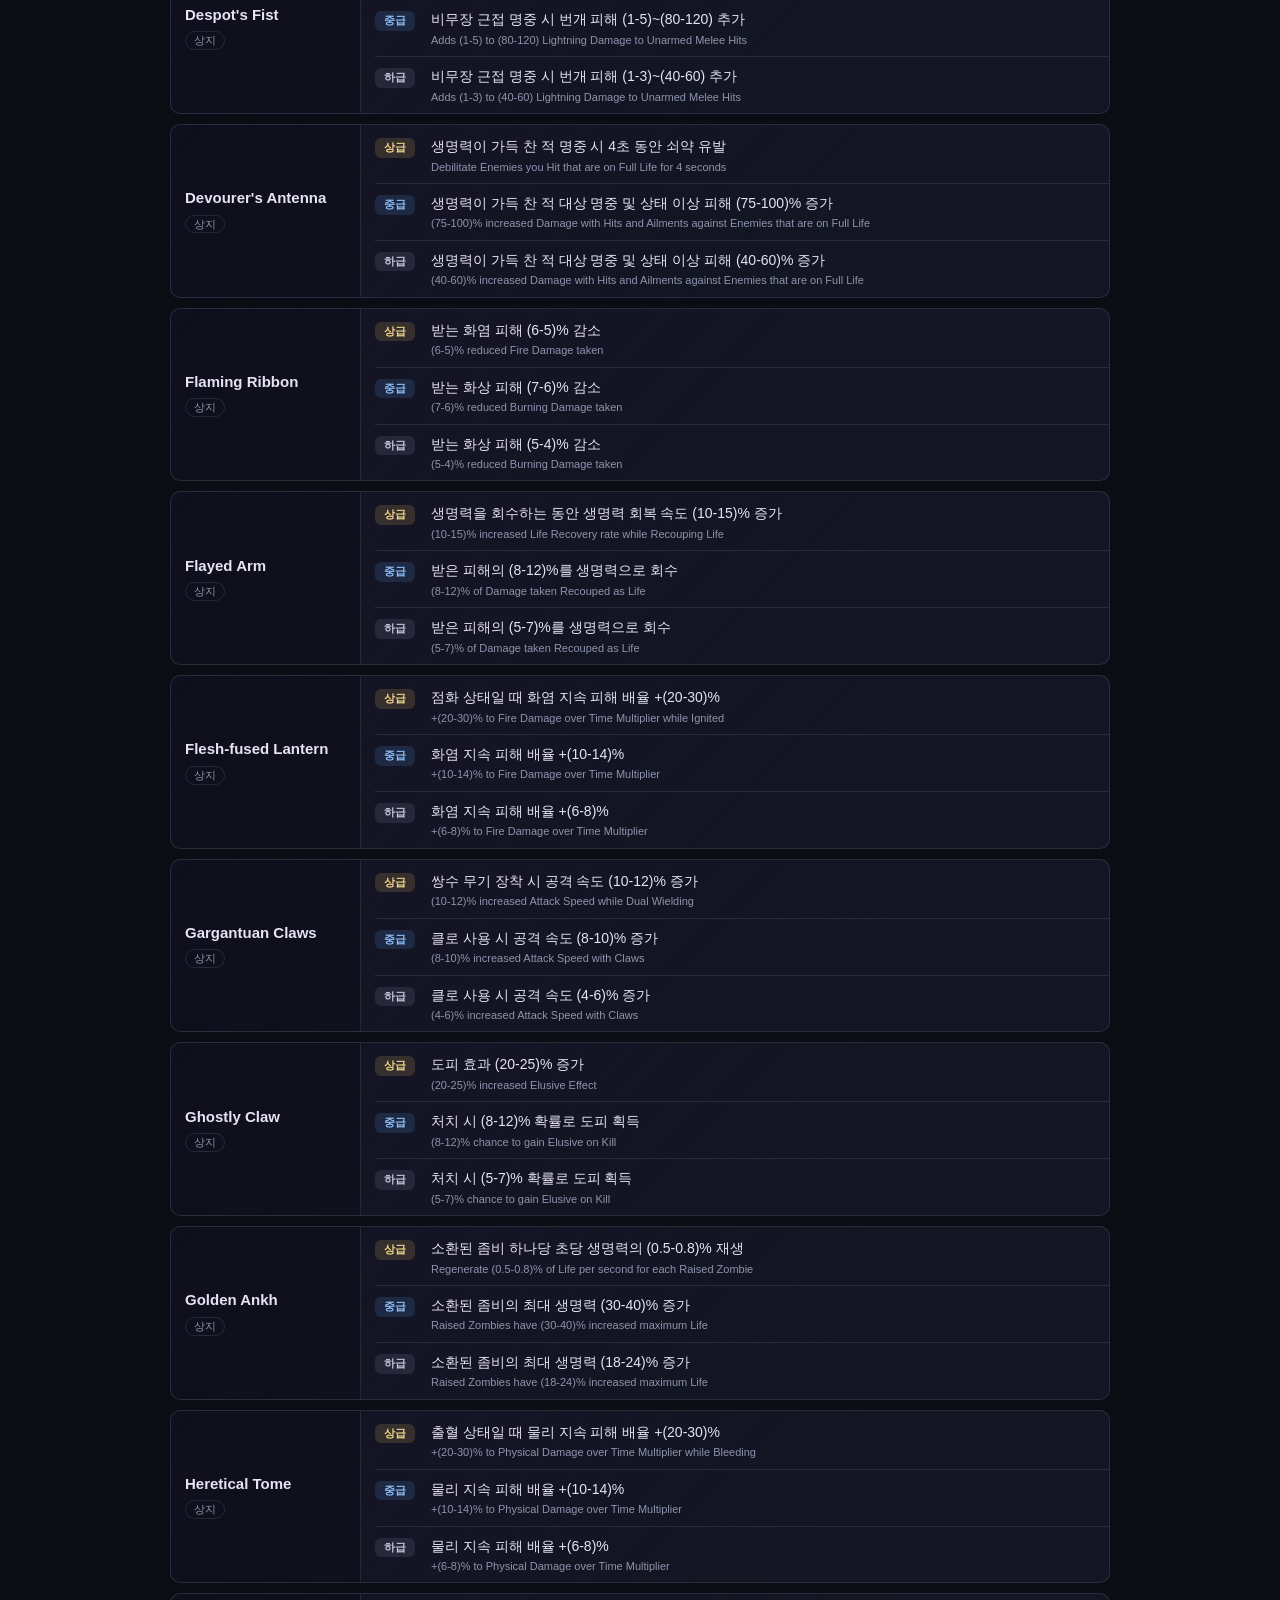
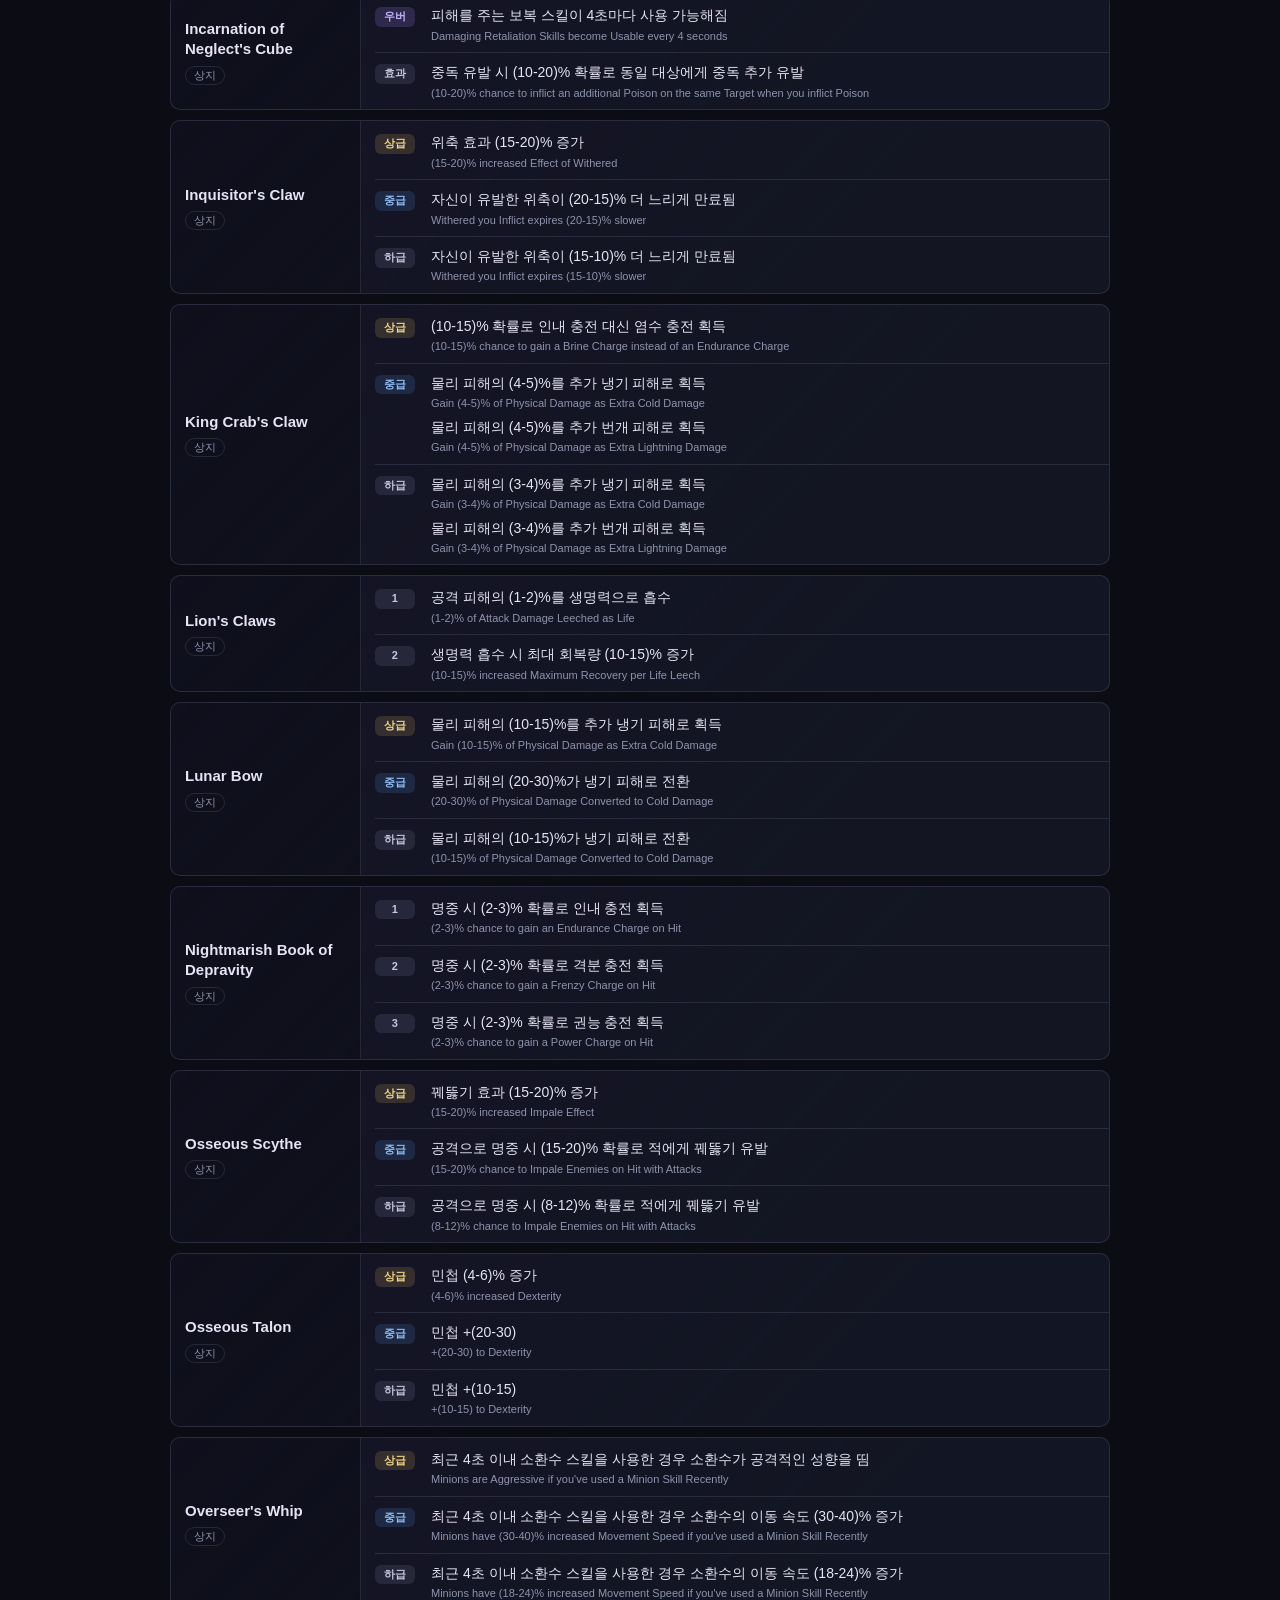
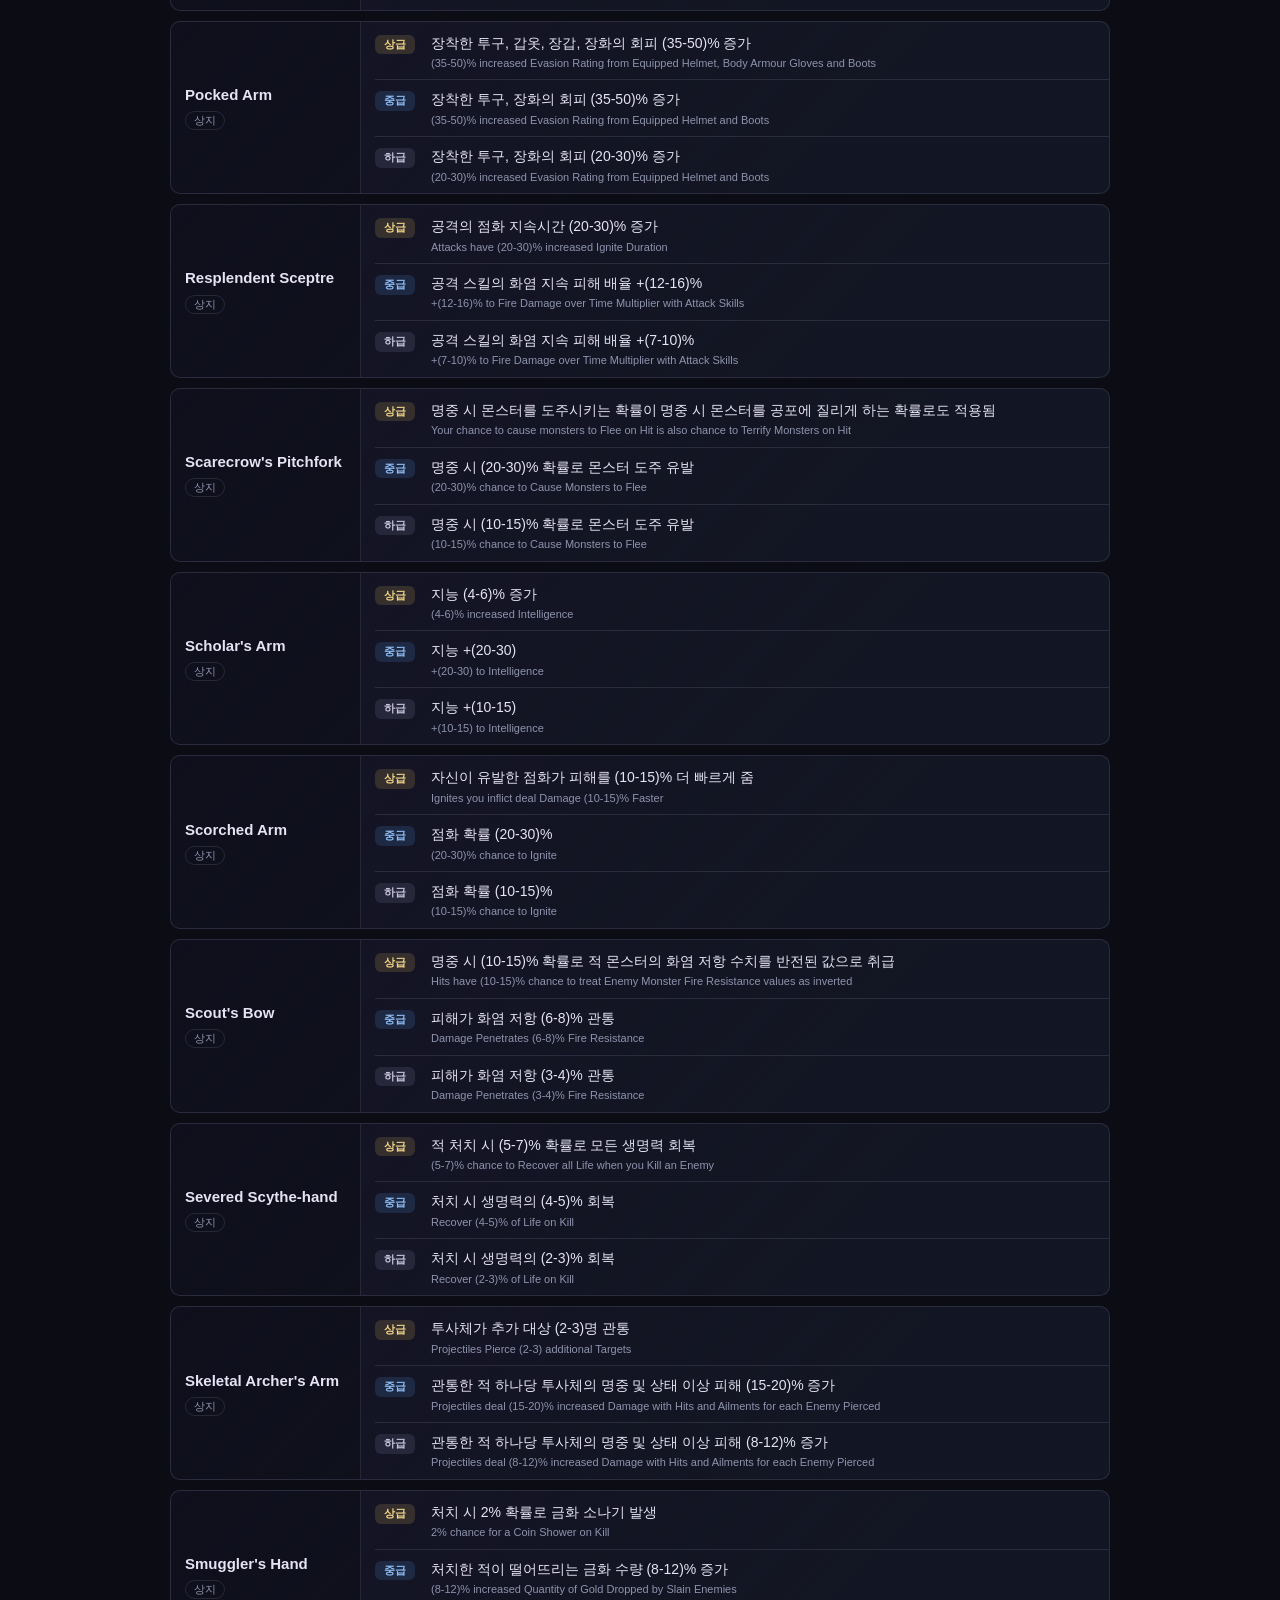
==== commit b9214585: "Datamine: rename veiled tab to 장막 주얼 Co-Authored-By: Claude Sonnet 5.5 <noreply@anthropic.com> Claud" ====
--- a/datamine.html
+++ b/datamine.html
@@ -35,7 +35,7 @@
   <p><strong>데이터 출처:</strong> <a href="https://poe-datamine.phelnaxgaming.workers.dev/" target="_blank" rel="noopener">PoE datamine (poe-datamine.phelnaxgaming.workers.dev)</a> — 제작: Phelnax Gaming. 원본 데이터를 한글로 옮겨 정리한 것이며, 원본의 제작자에게 모든 권리가 있습니다. 게임 내용(문구·수치)은 Grinding Gear Games의 것입니다.</p>
   <p>이 사이트는 팬이 만든 비공식 도구이며 Grinding Gear Games와 관련이 없습니다. 방문 통계를 위해 Google Analytics를 사용합니다.</p>
 </footer>
-<script src="datamine-data.js?v=22"></script>
+<script src="datamine-data.js?v=23"></script>
 <script src="datamine.js?v=14"></script>
 </body>
 </html>
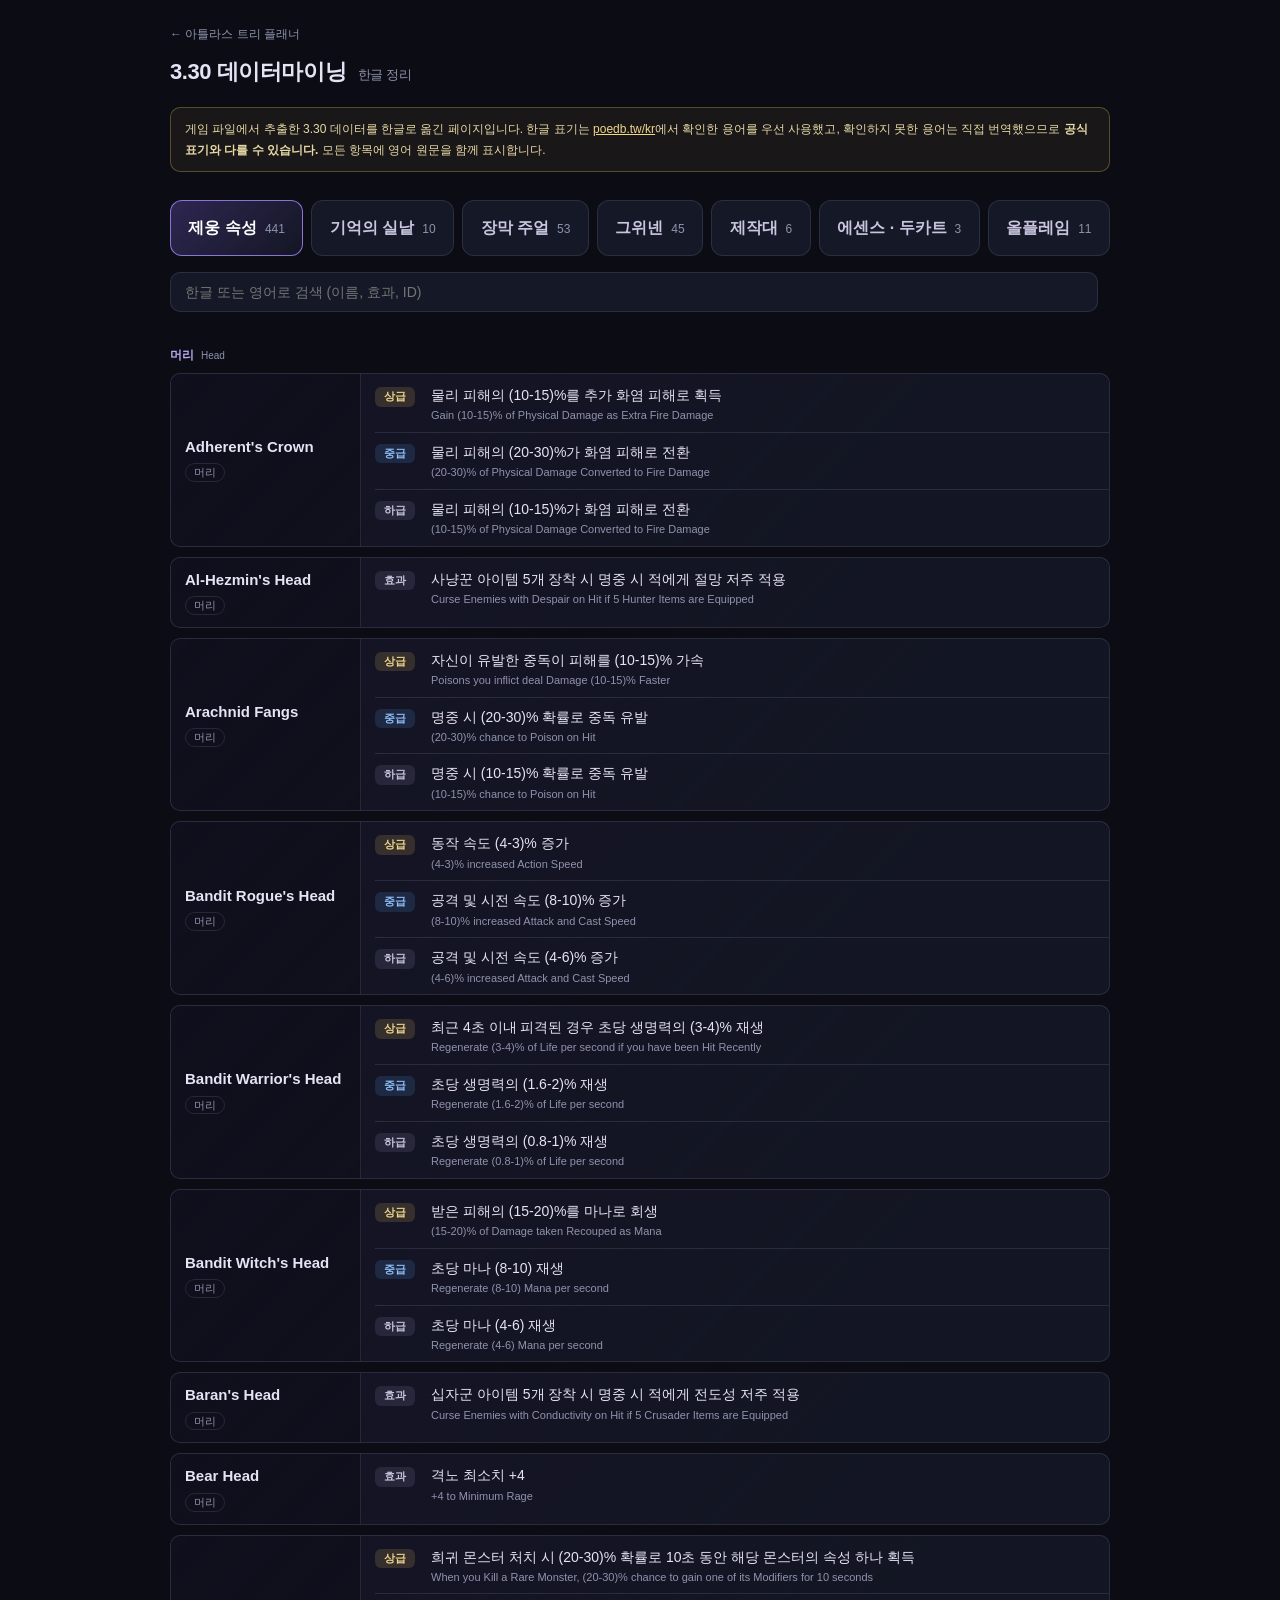
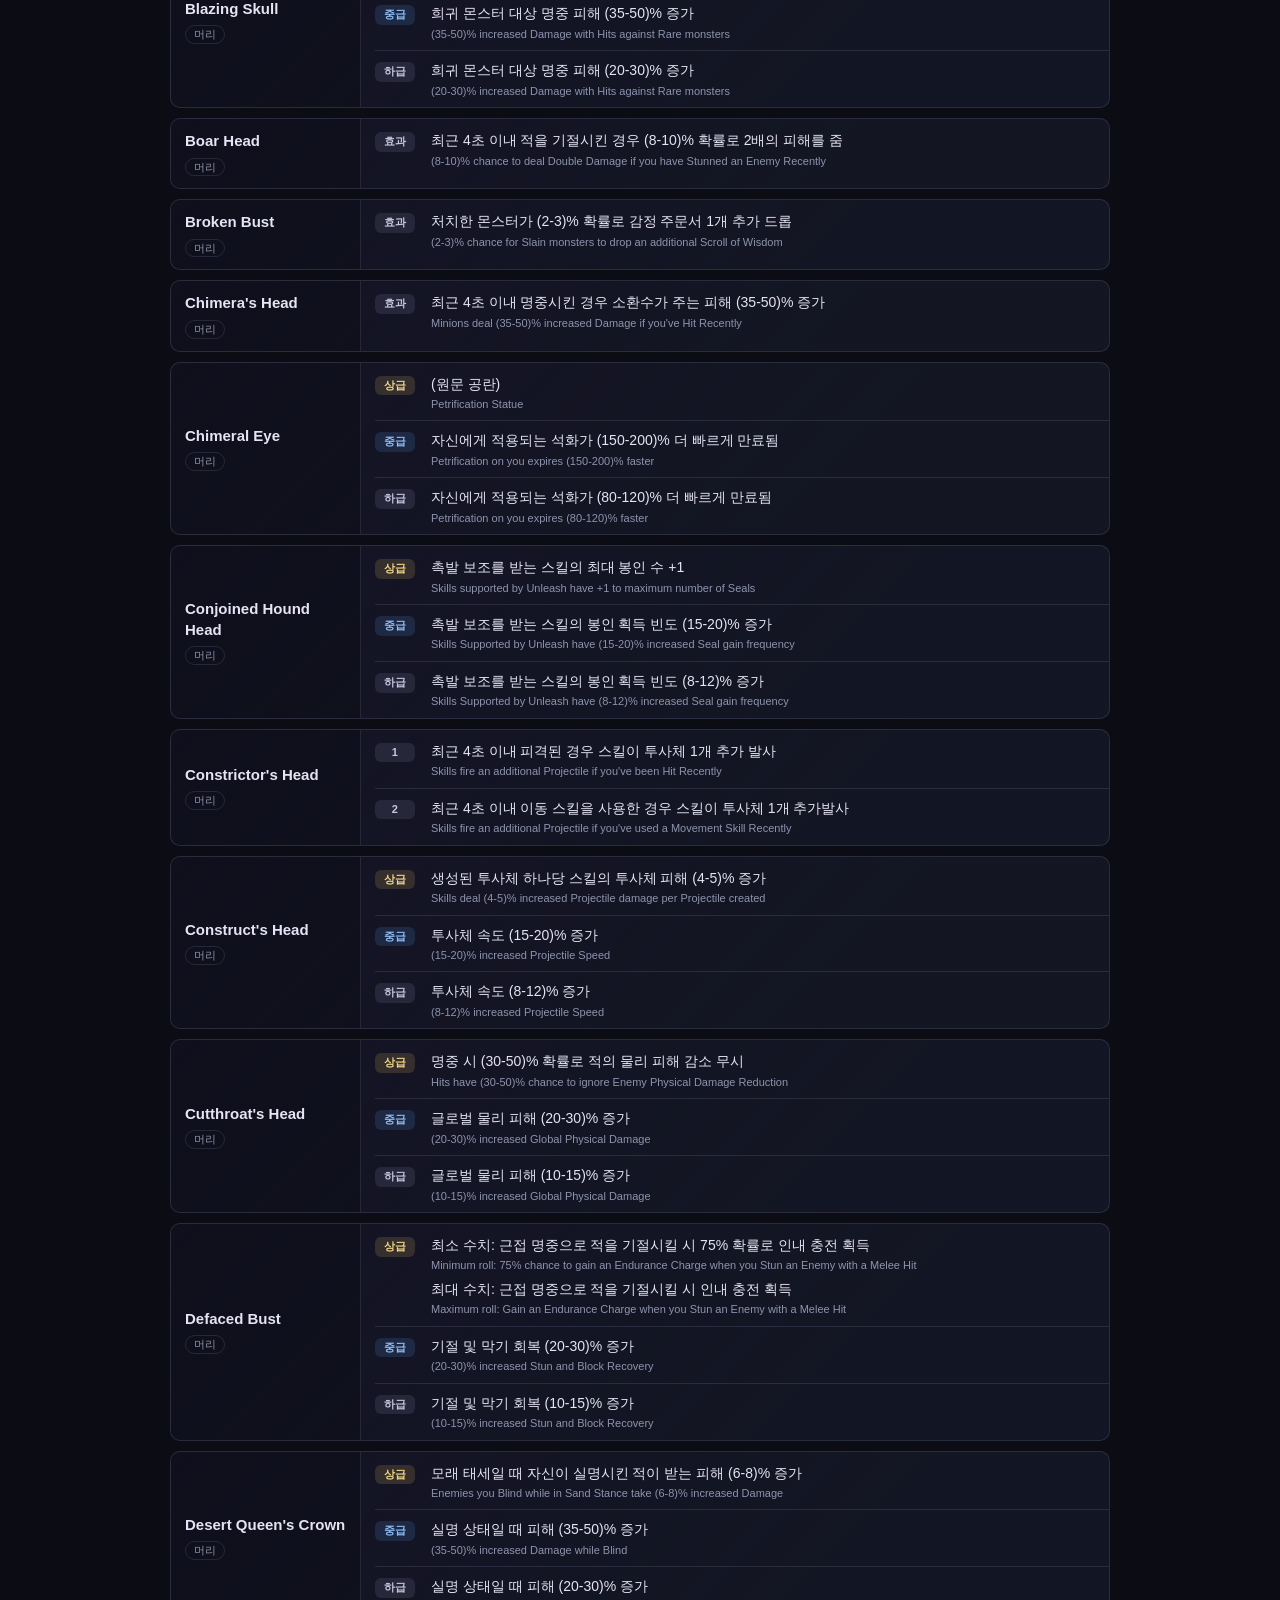
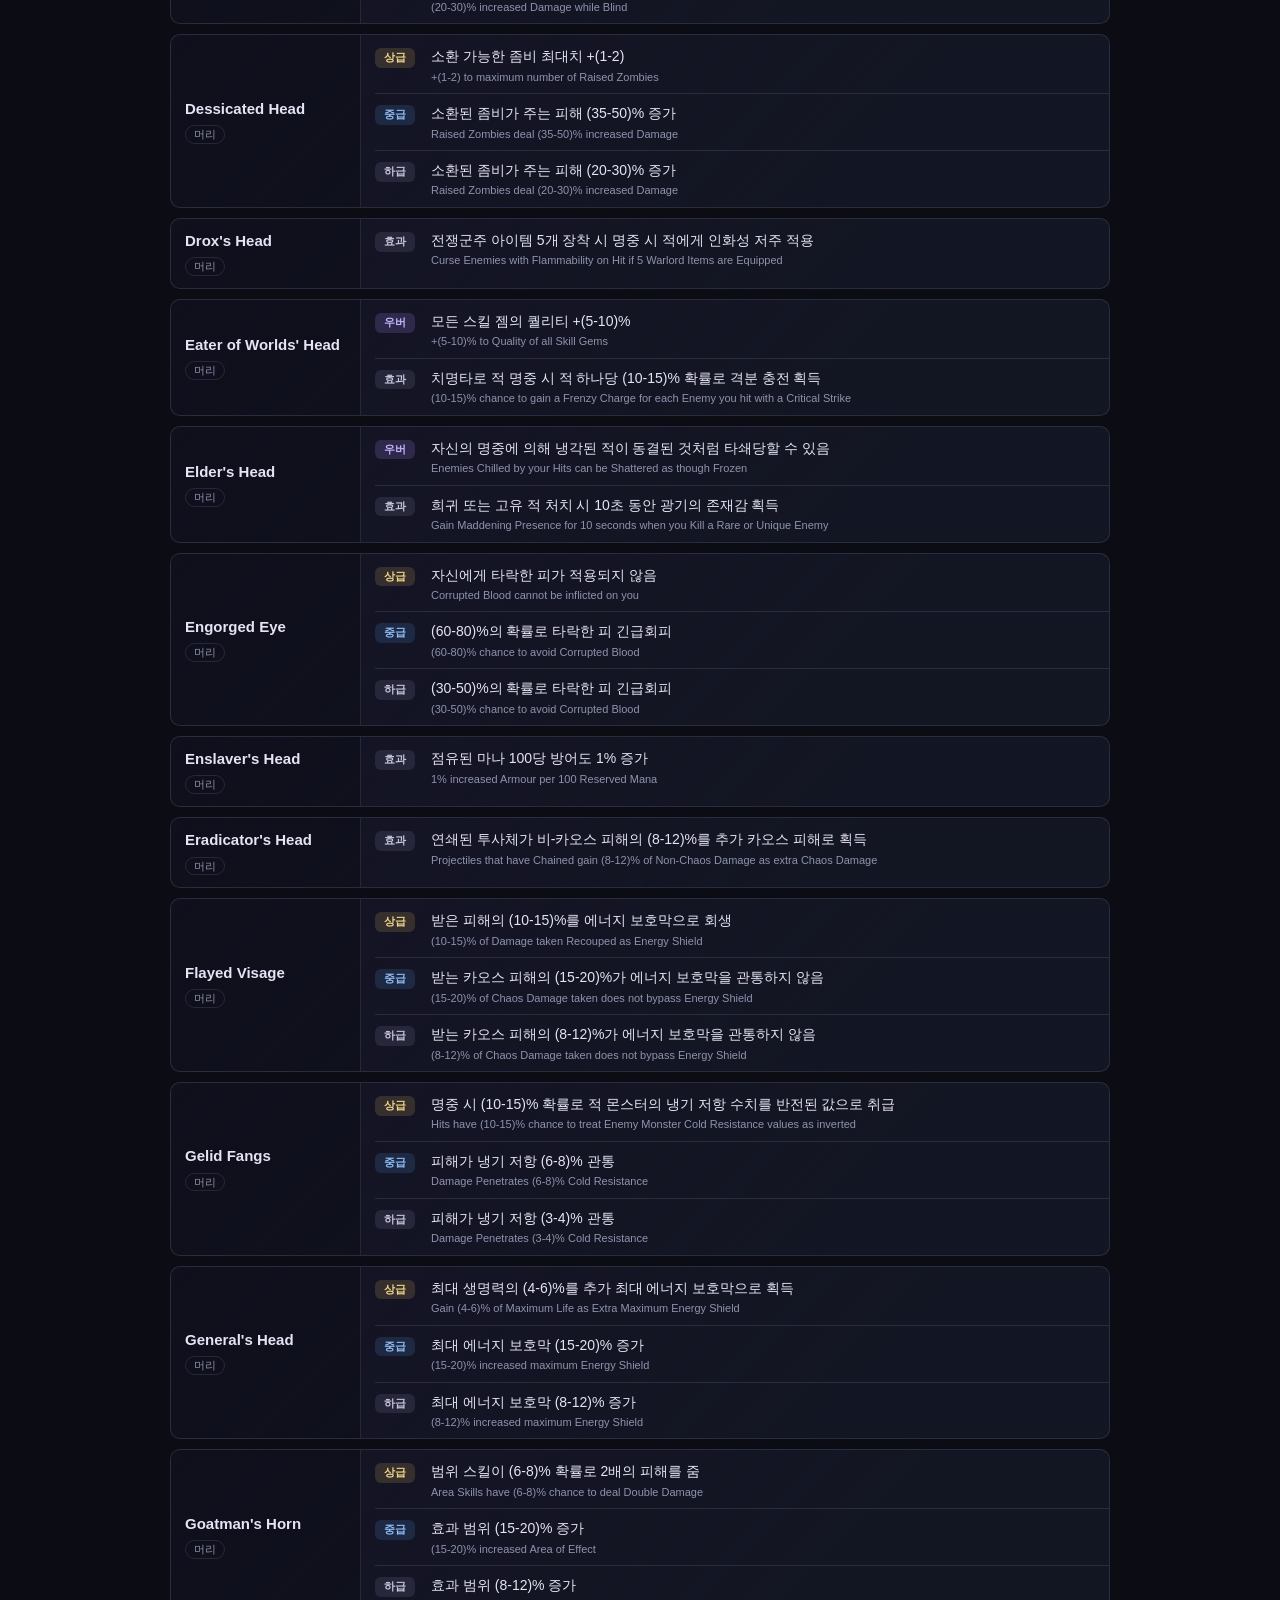
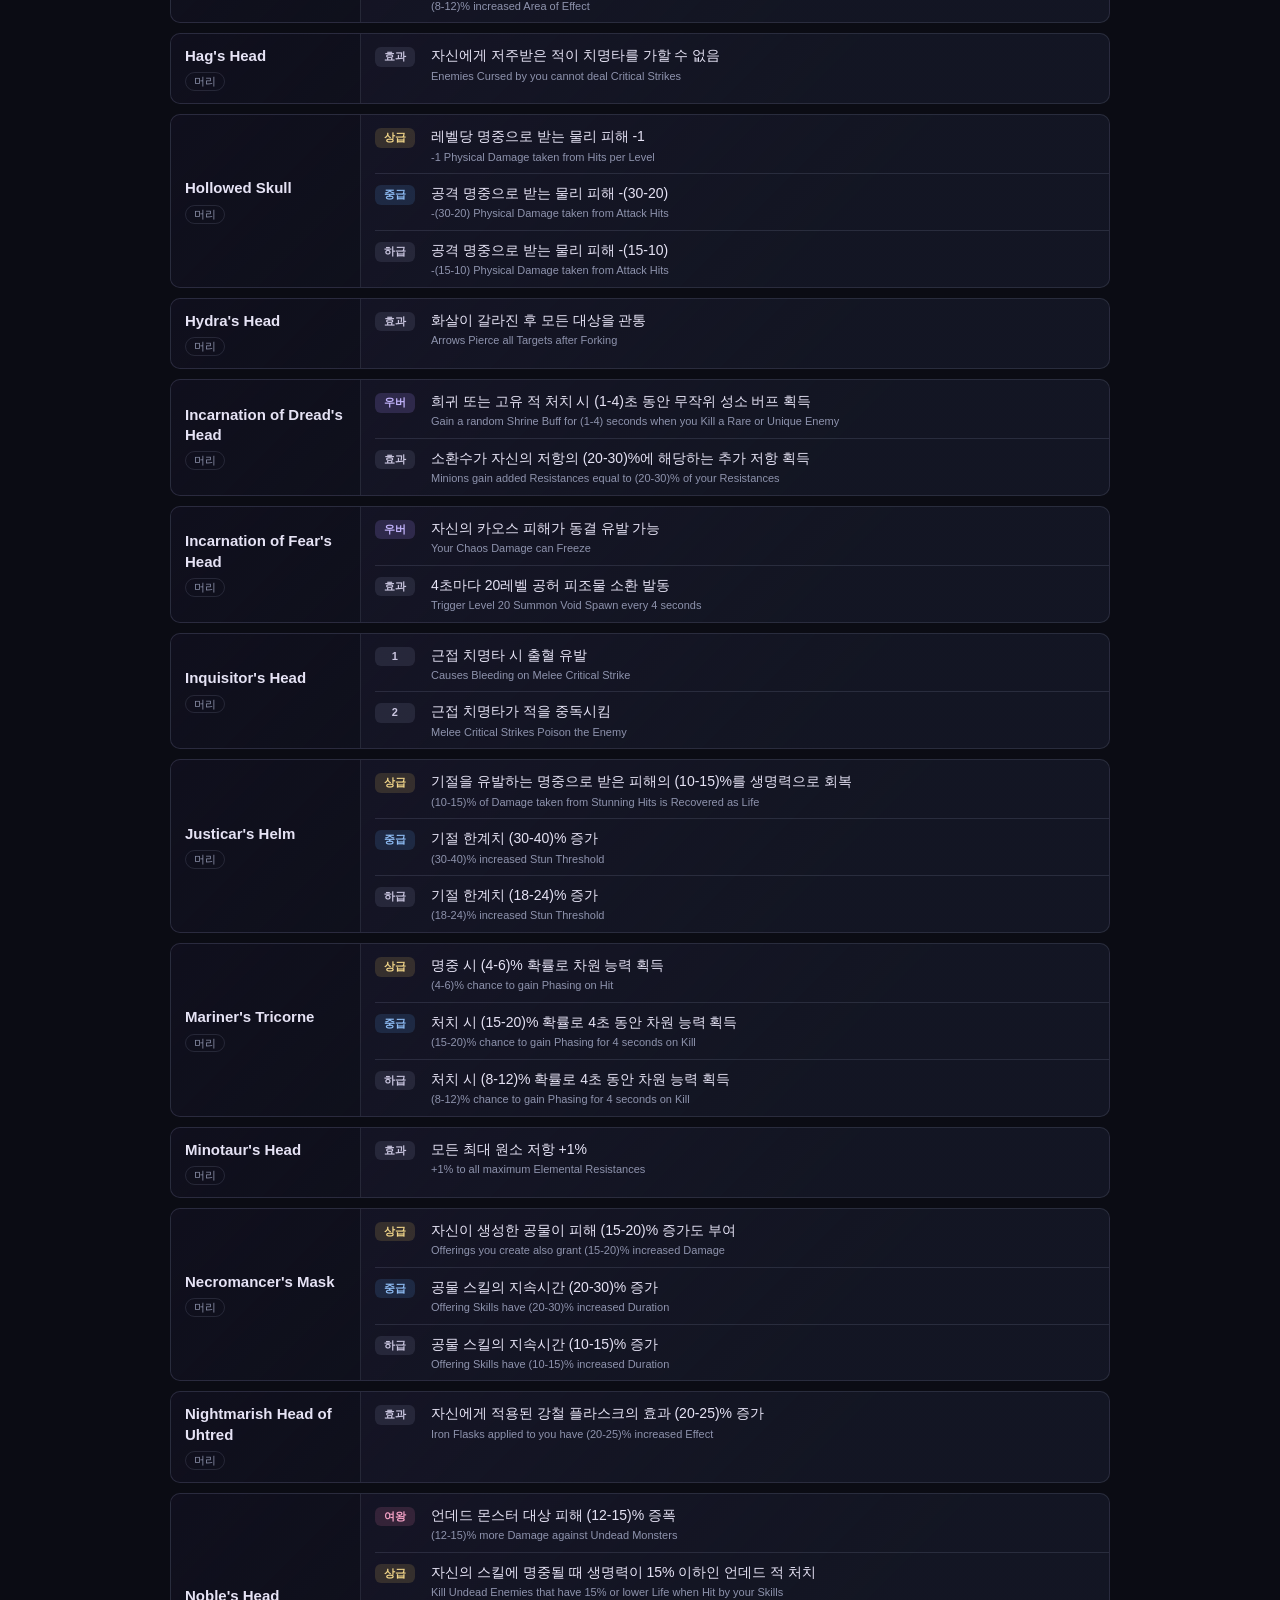
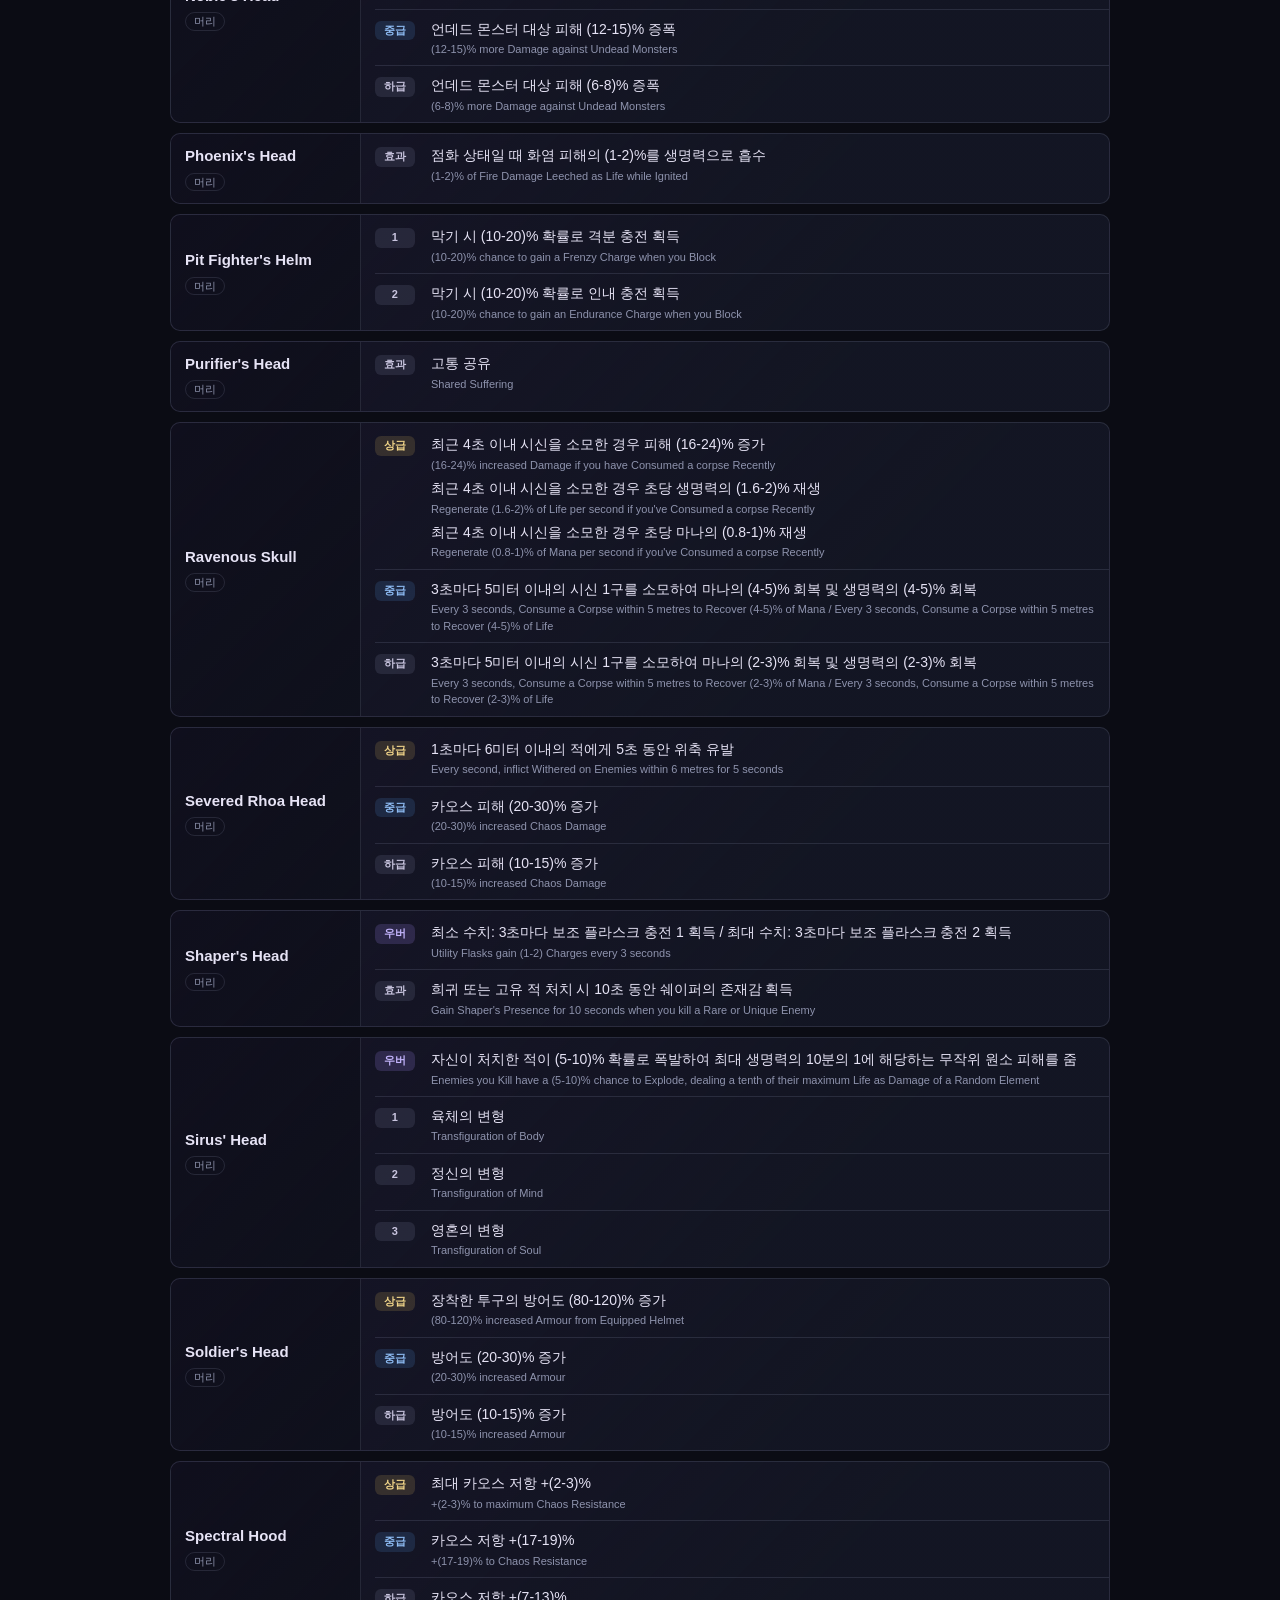
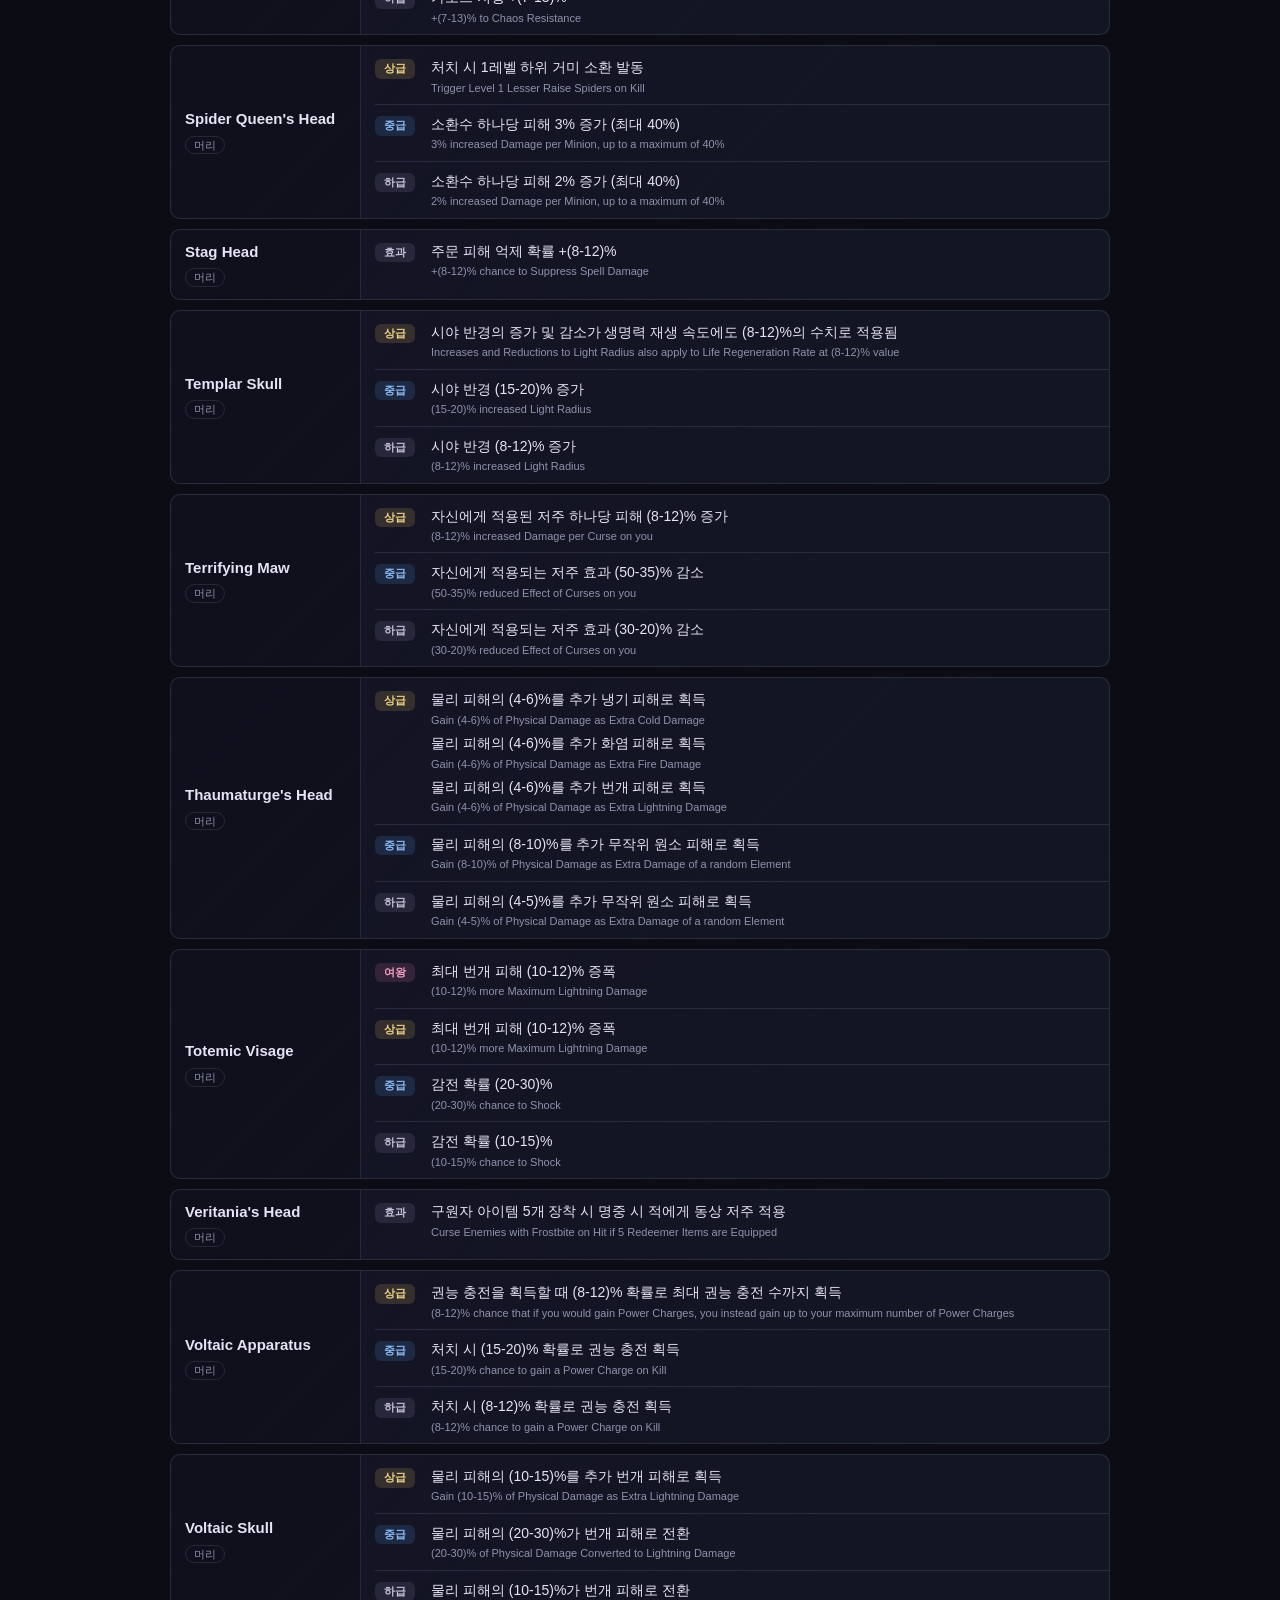
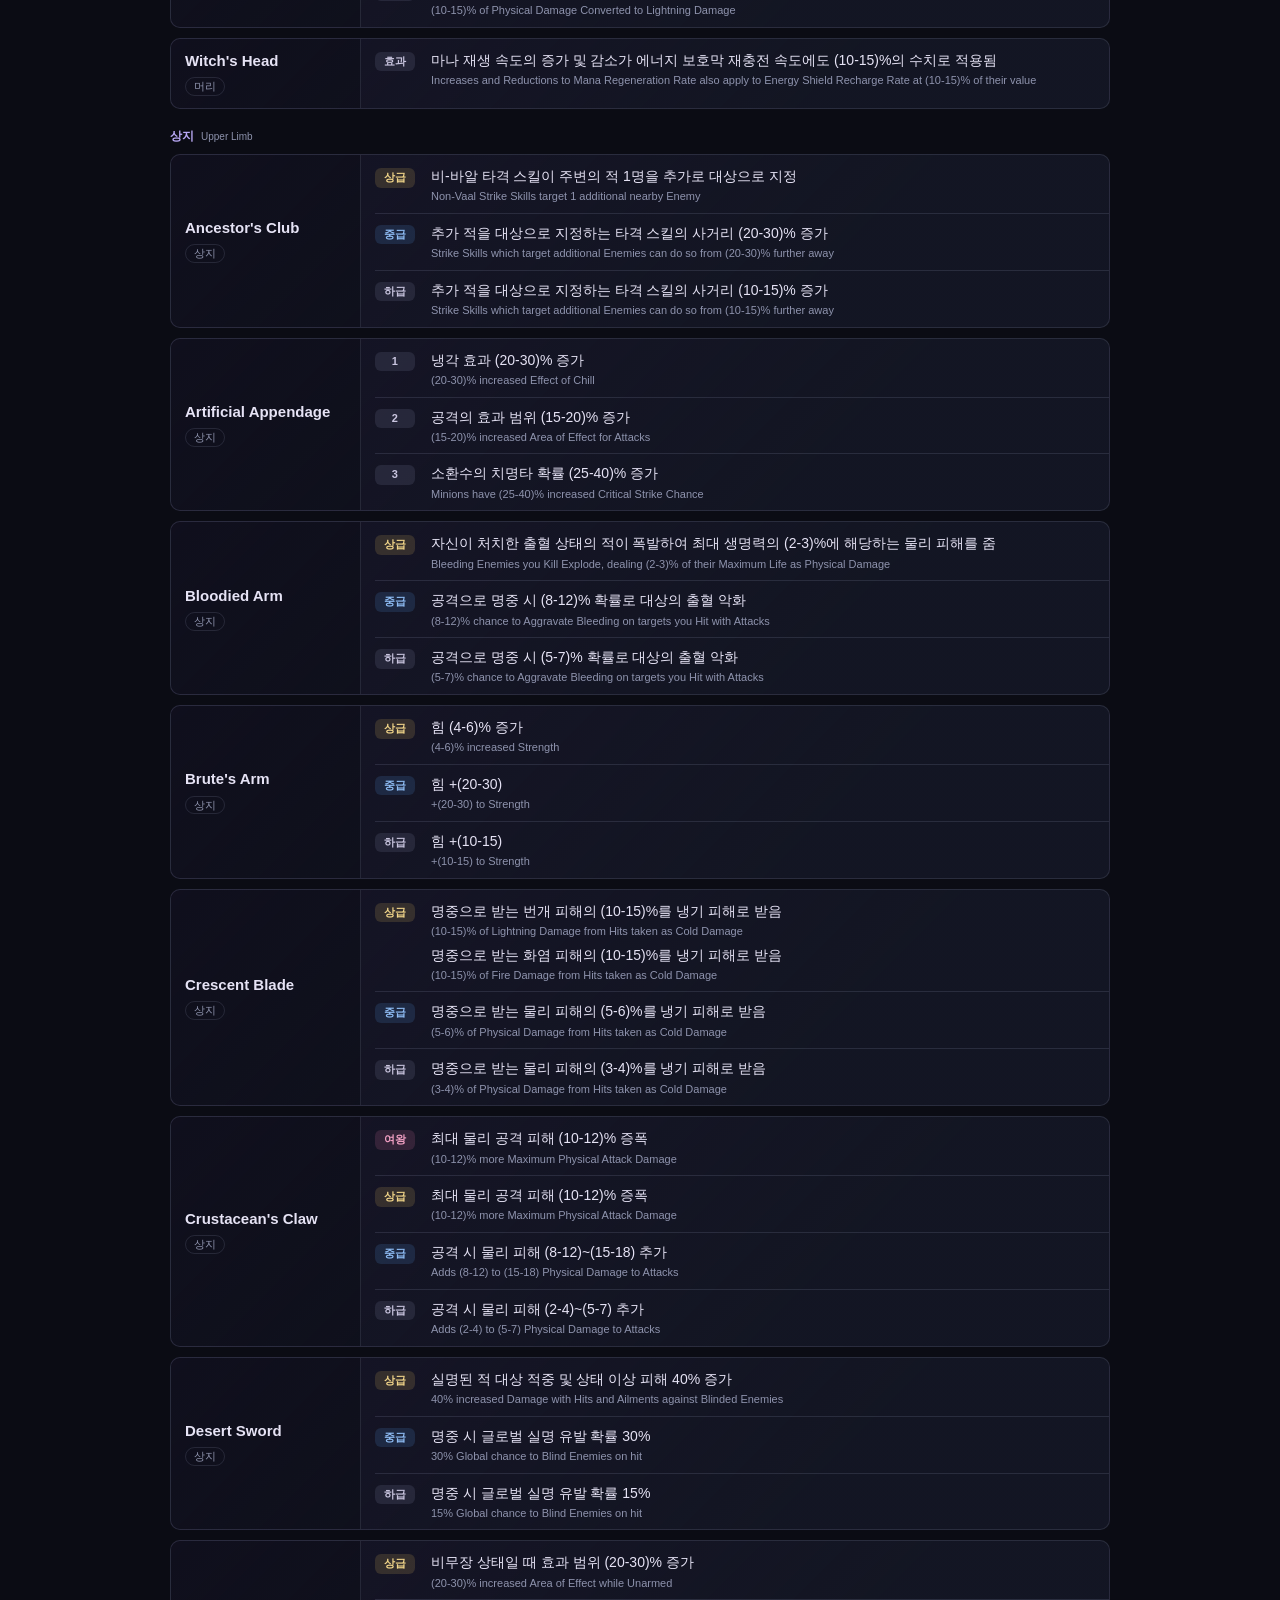
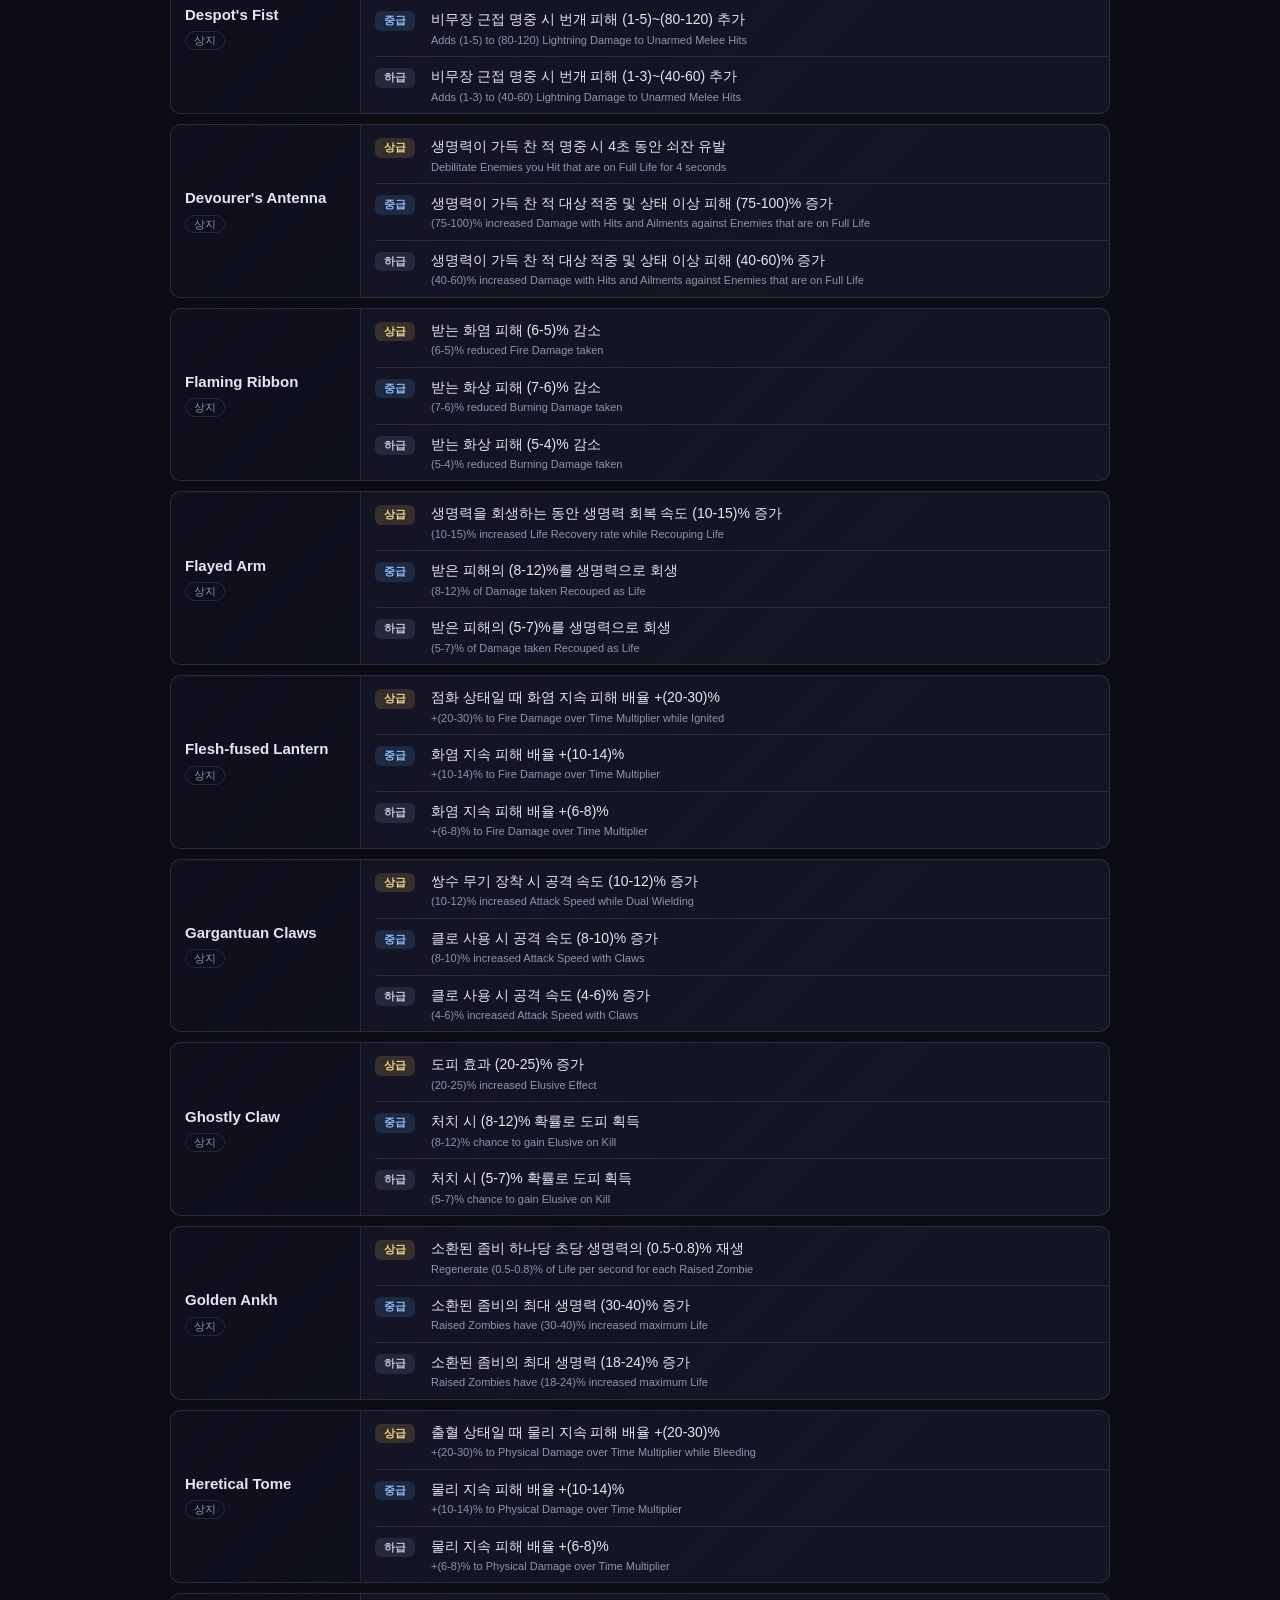
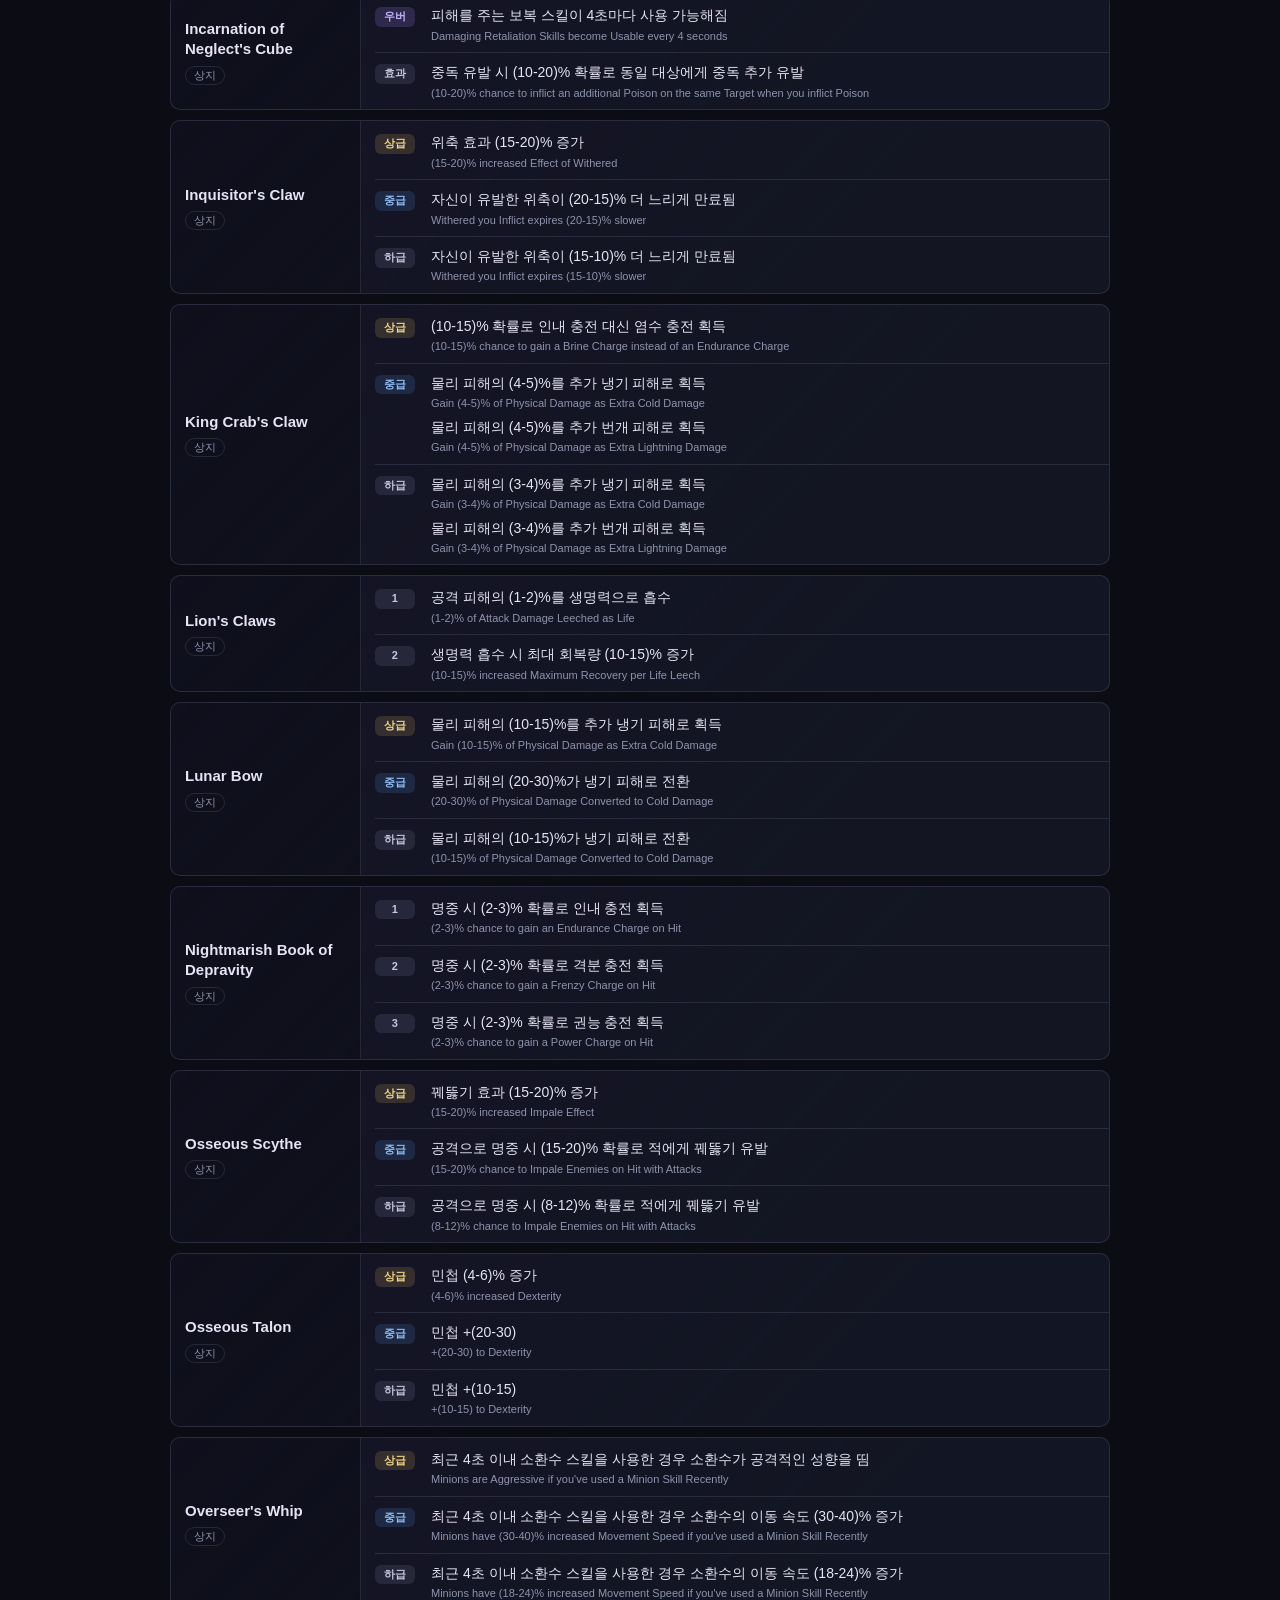
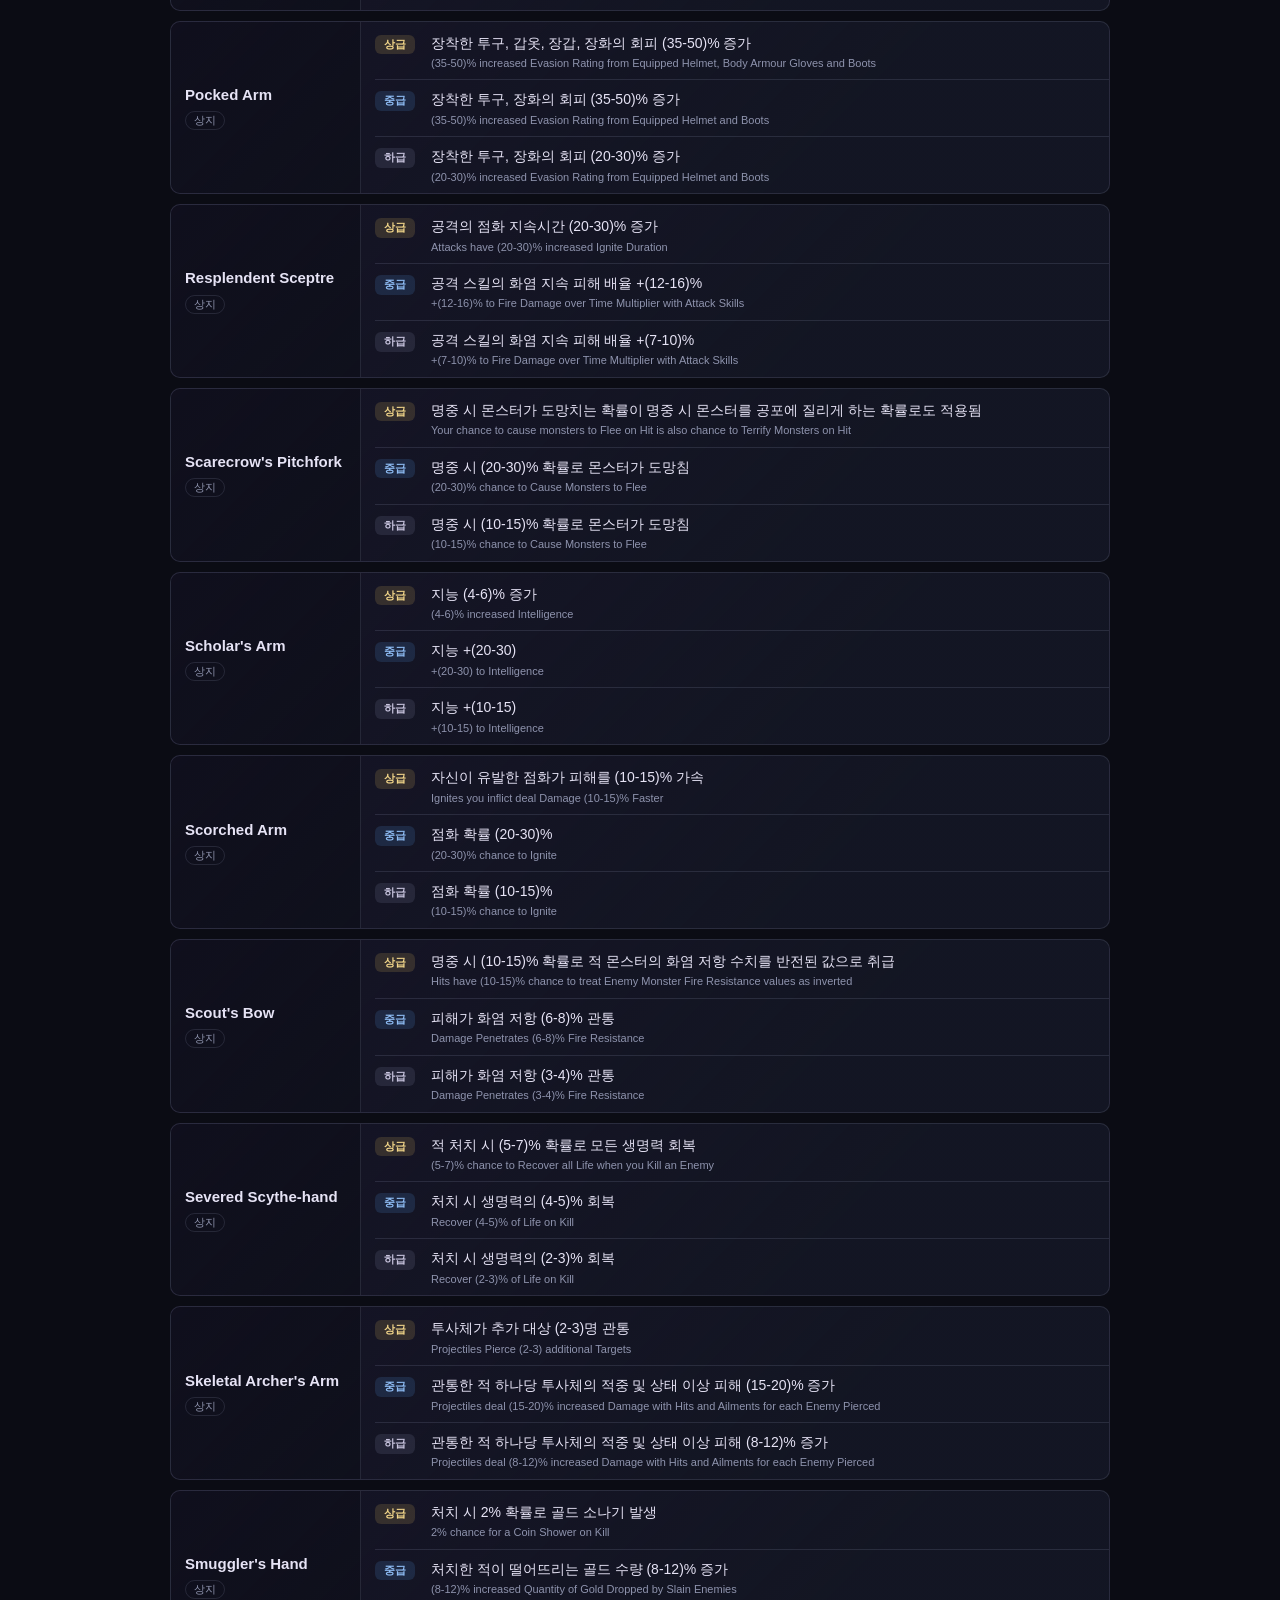
==== commit 66121469: "Datamine: align effigy/veiled terms with poedb.tw/kr Co-Authored-By: Claude Sonnet 5.5 <noreply@anth" ====
--- a/datamine.html
+++ b/datamine.html
@@ -35,7 +35,7 @@
   <p><strong>데이터 출처:</strong> <a href="https://poe-datamine.phelnaxgaming.workers.dev/" target="_blank" rel="noopener">PoE datamine (poe-datamine.phelnaxgaming.workers.dev)</a> — 제작: Phelnax Gaming. 원본 데이터를 한글로 옮겨 정리한 것이며, 원본의 제작자에게 모든 권리가 있습니다. 게임 내용(문구·수치)은 Grinding Gear Games의 것입니다.</p>
   <p>이 사이트는 팬이 만든 비공식 도구이며 Grinding Gear Games와 관련이 없습니다. 방문 통계를 위해 Google Analytics를 사용합니다.</p>
 </footer>
-<script src="datamine-data.js?v=23"></script>
+<script src="datamine-data.js?v=25"></script>
 <script src="datamine.js?v=14"></script>
 </body>
 </html>
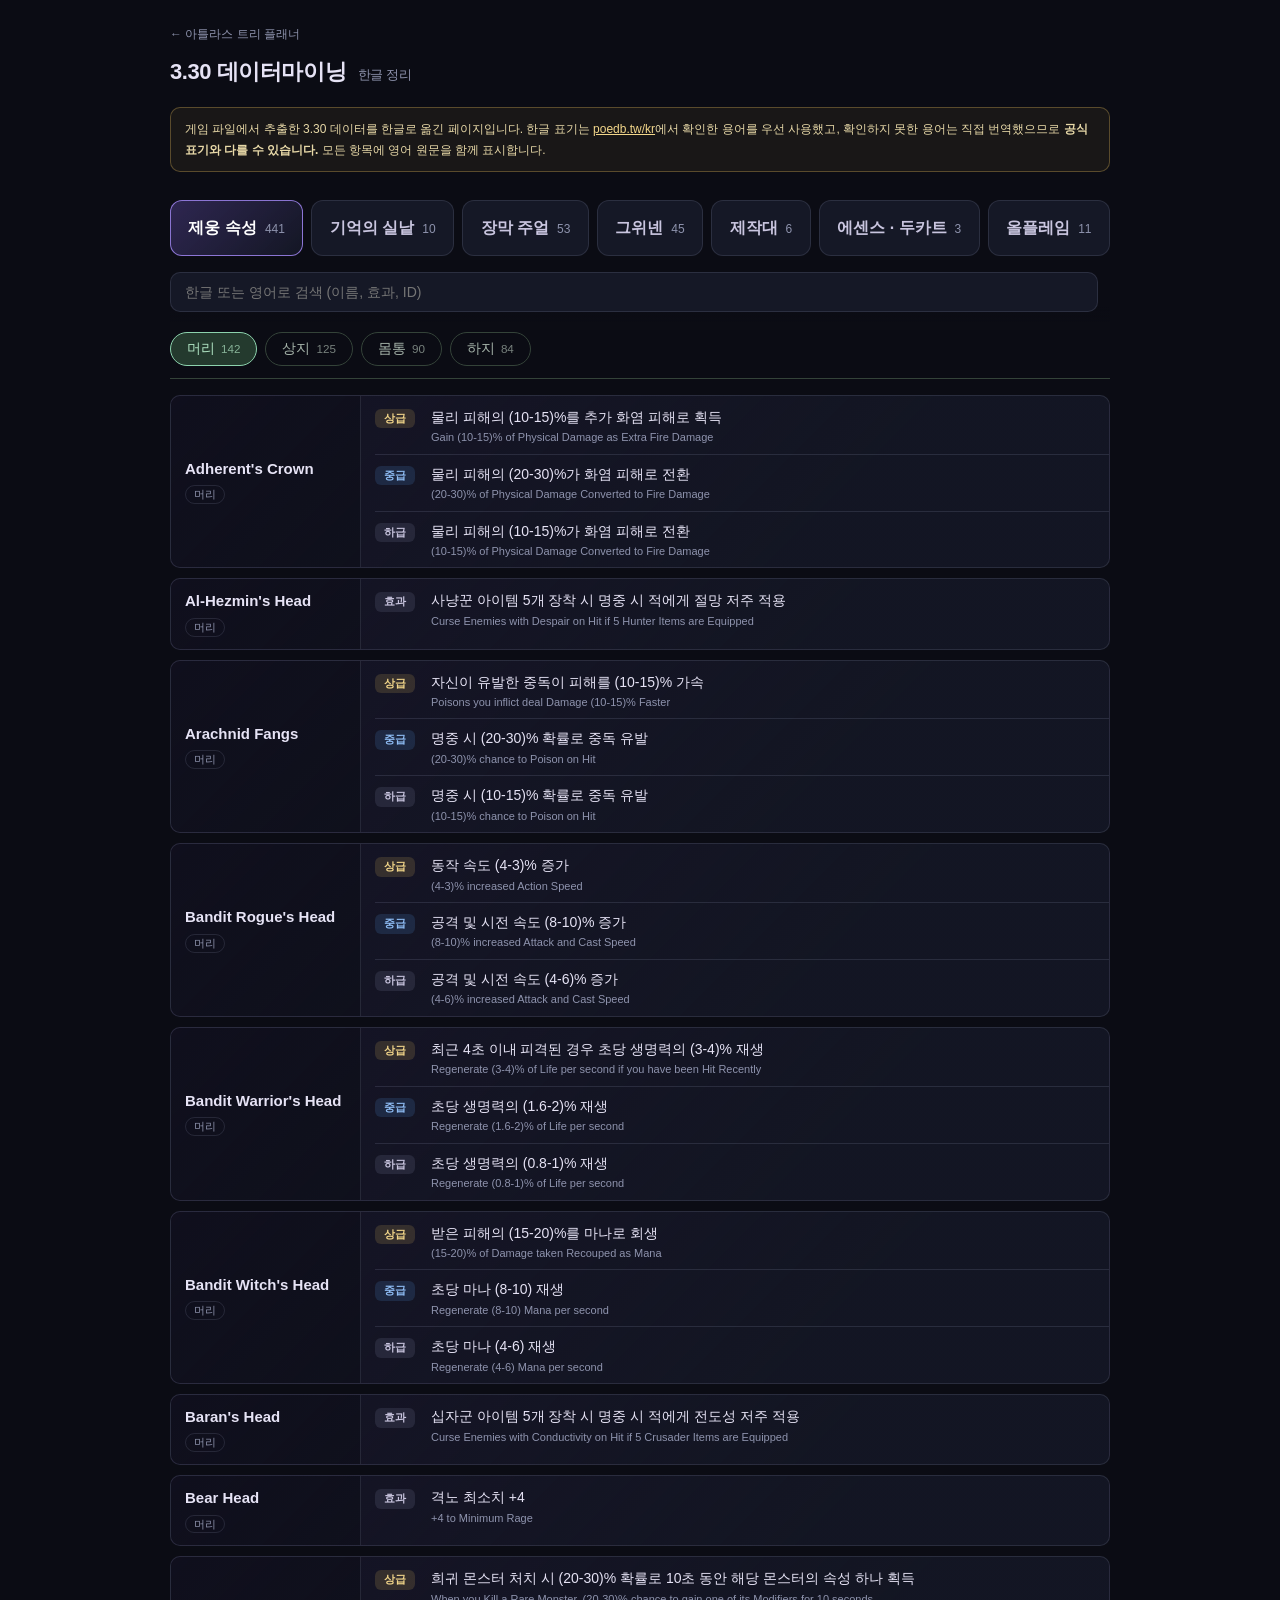
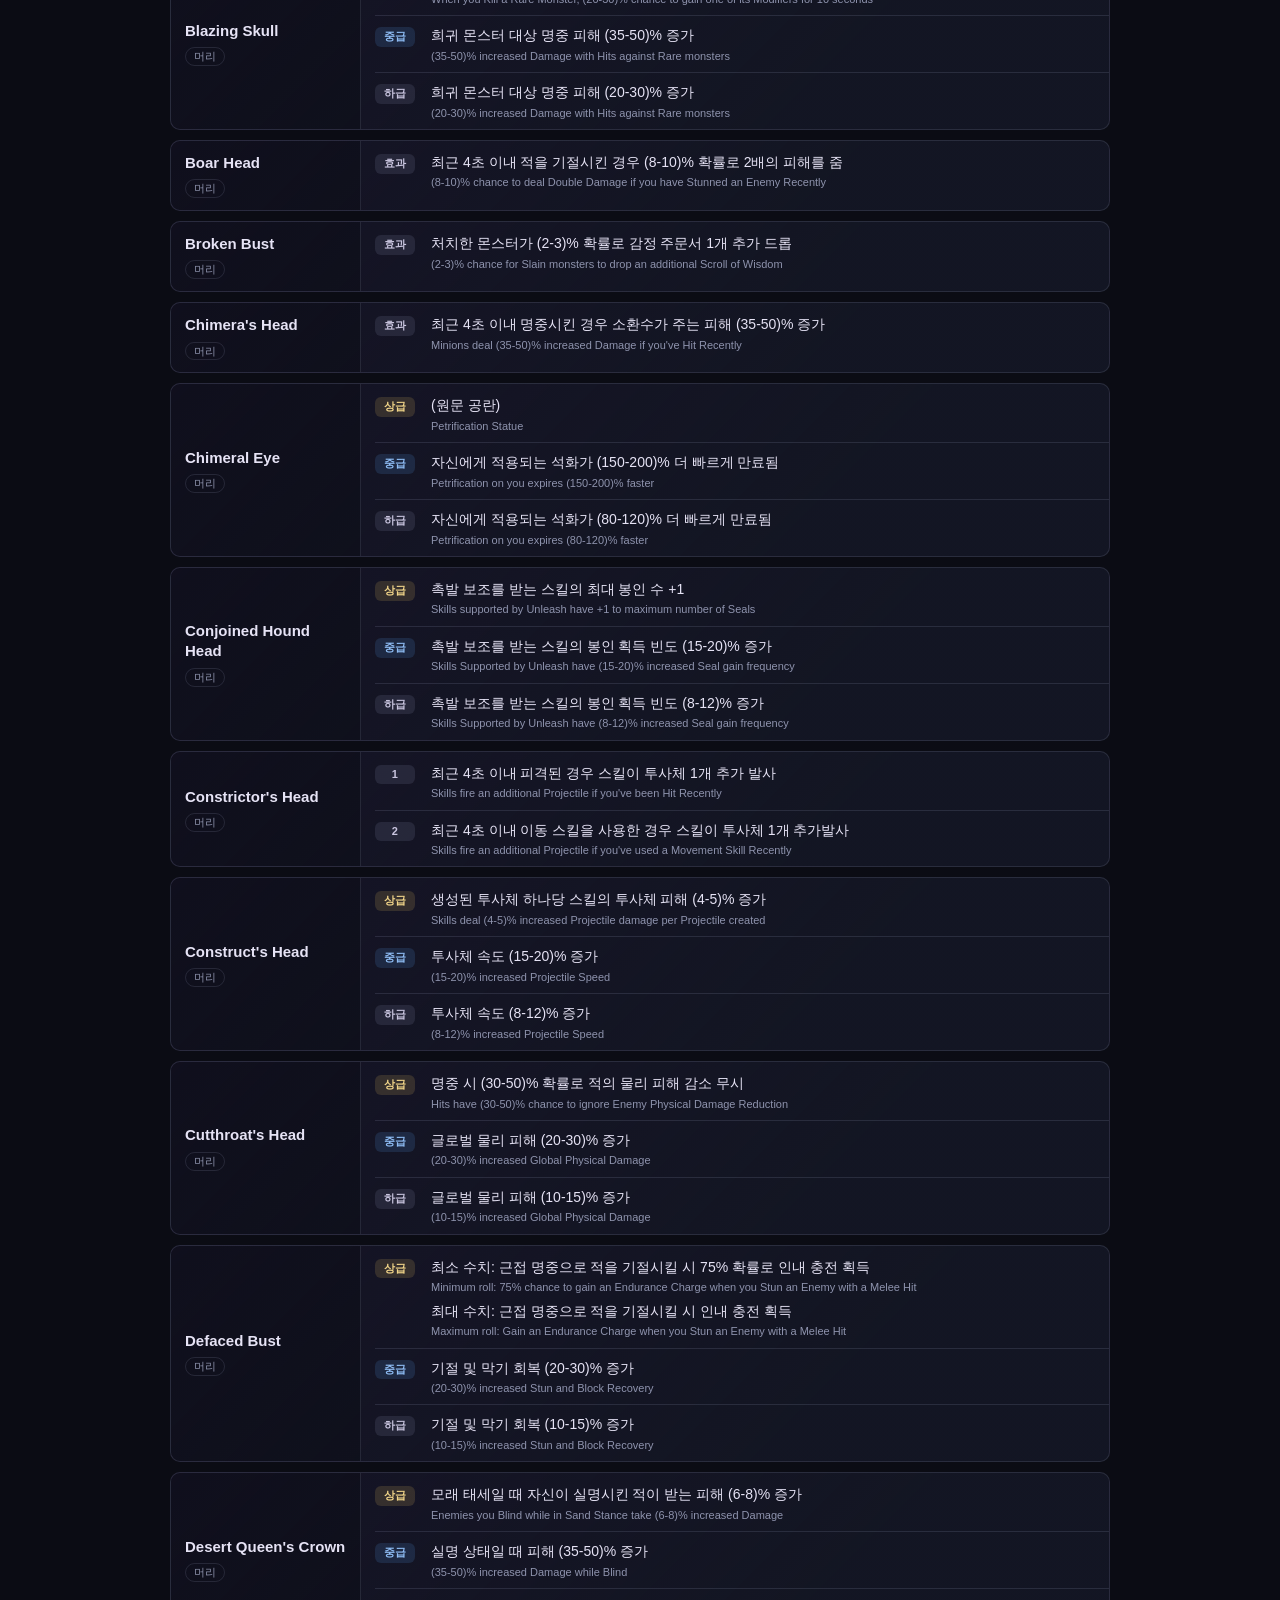
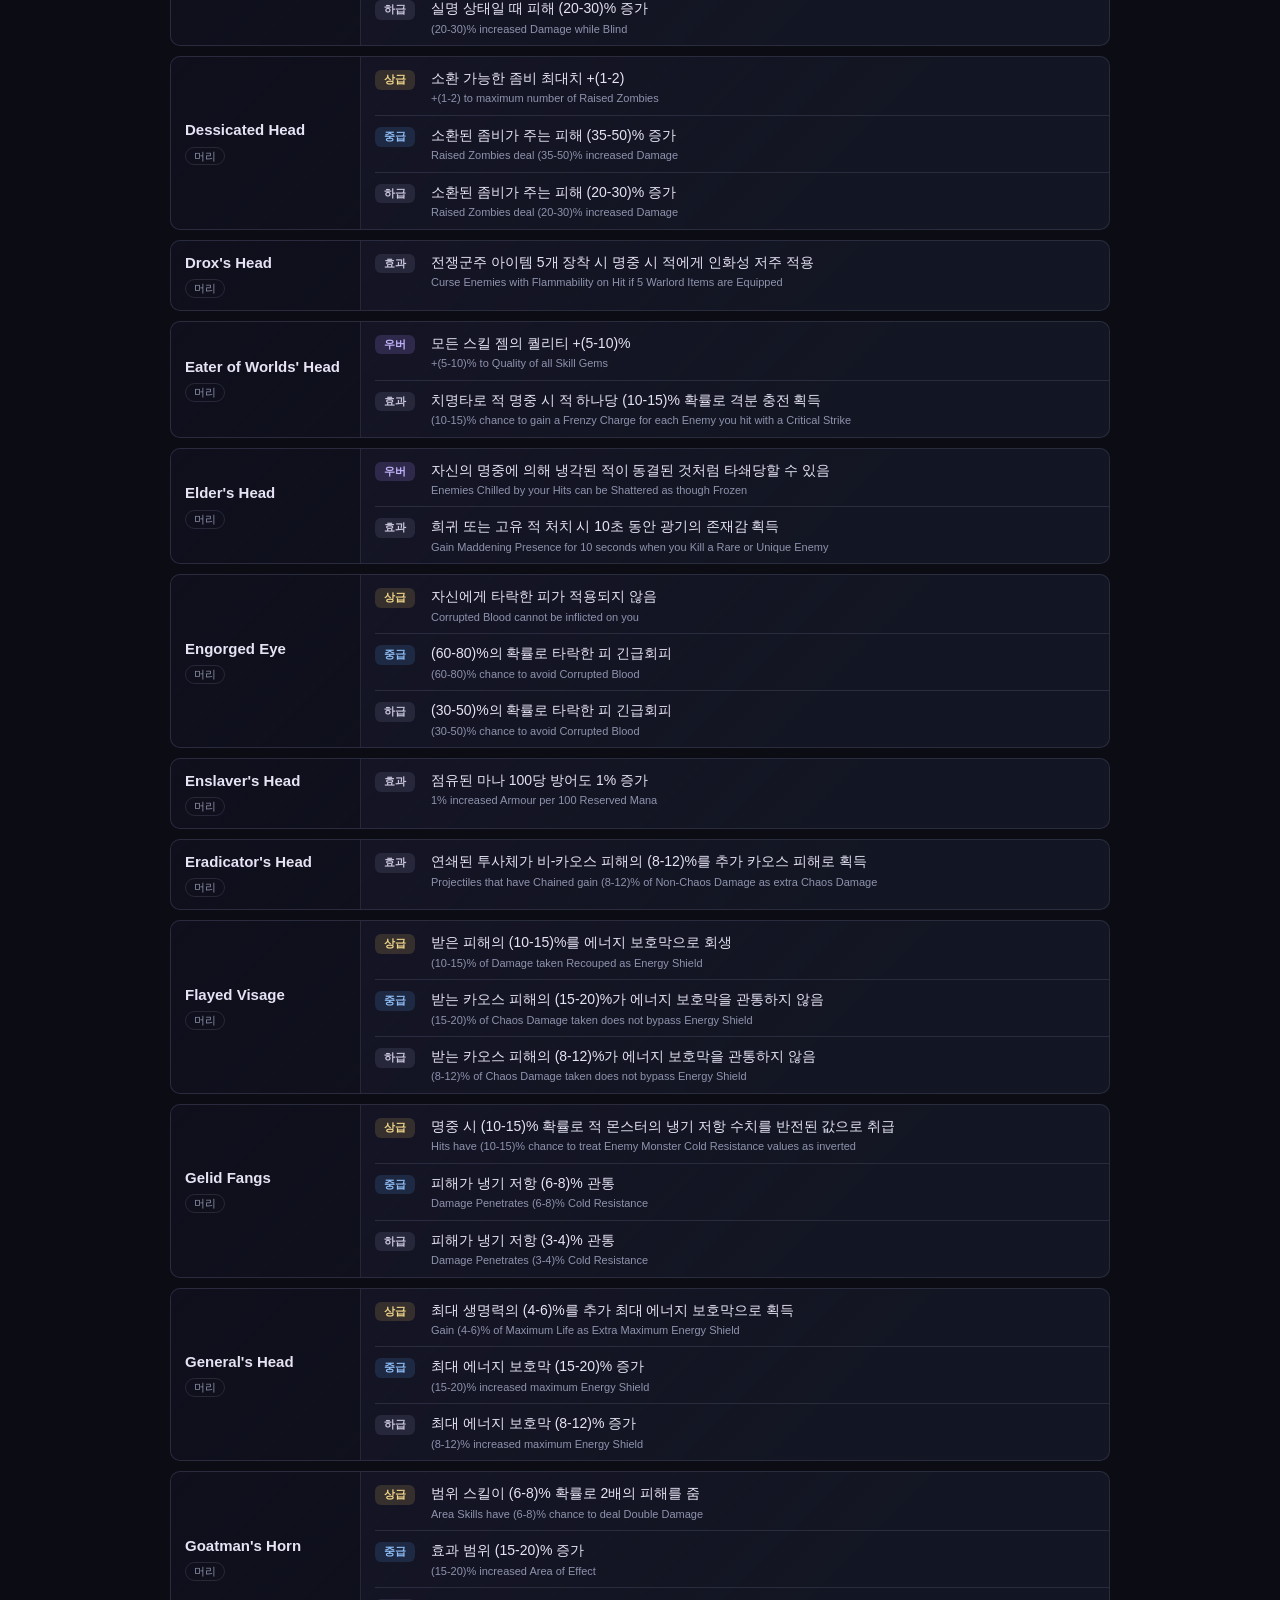
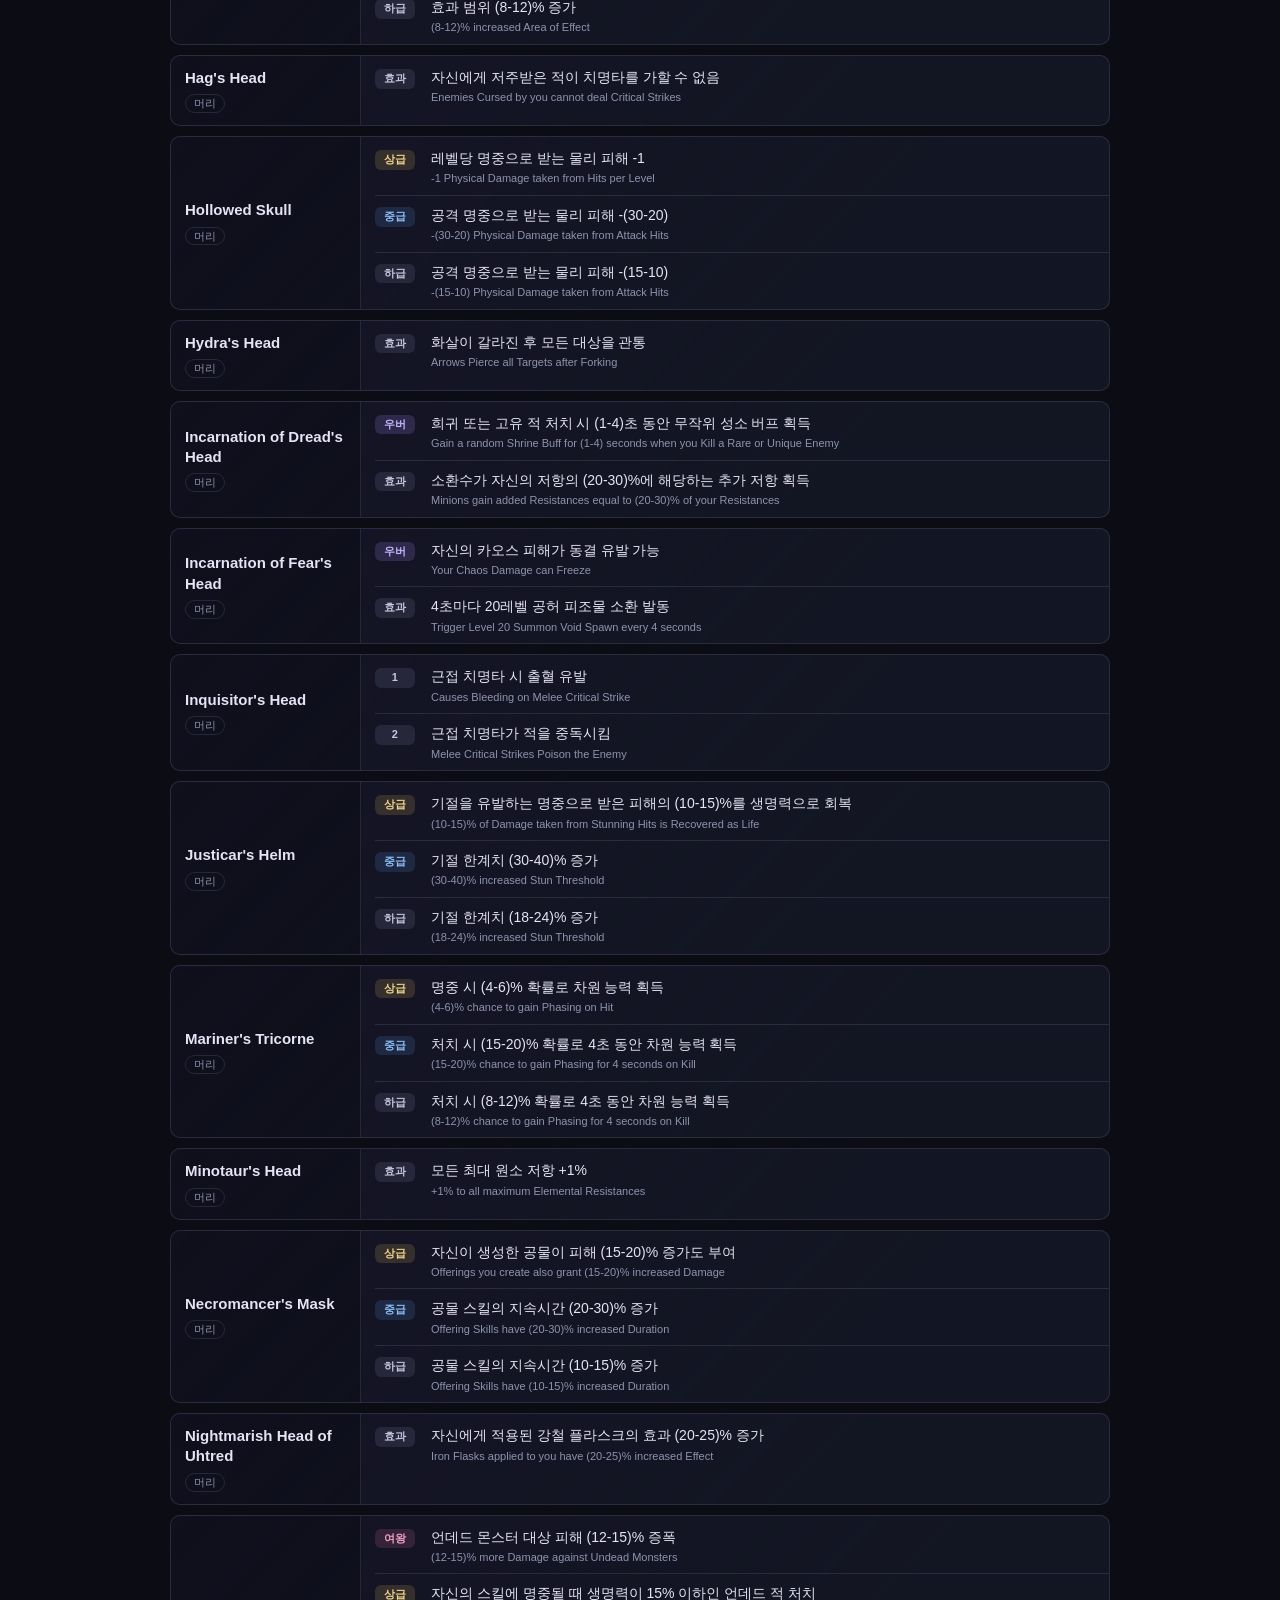
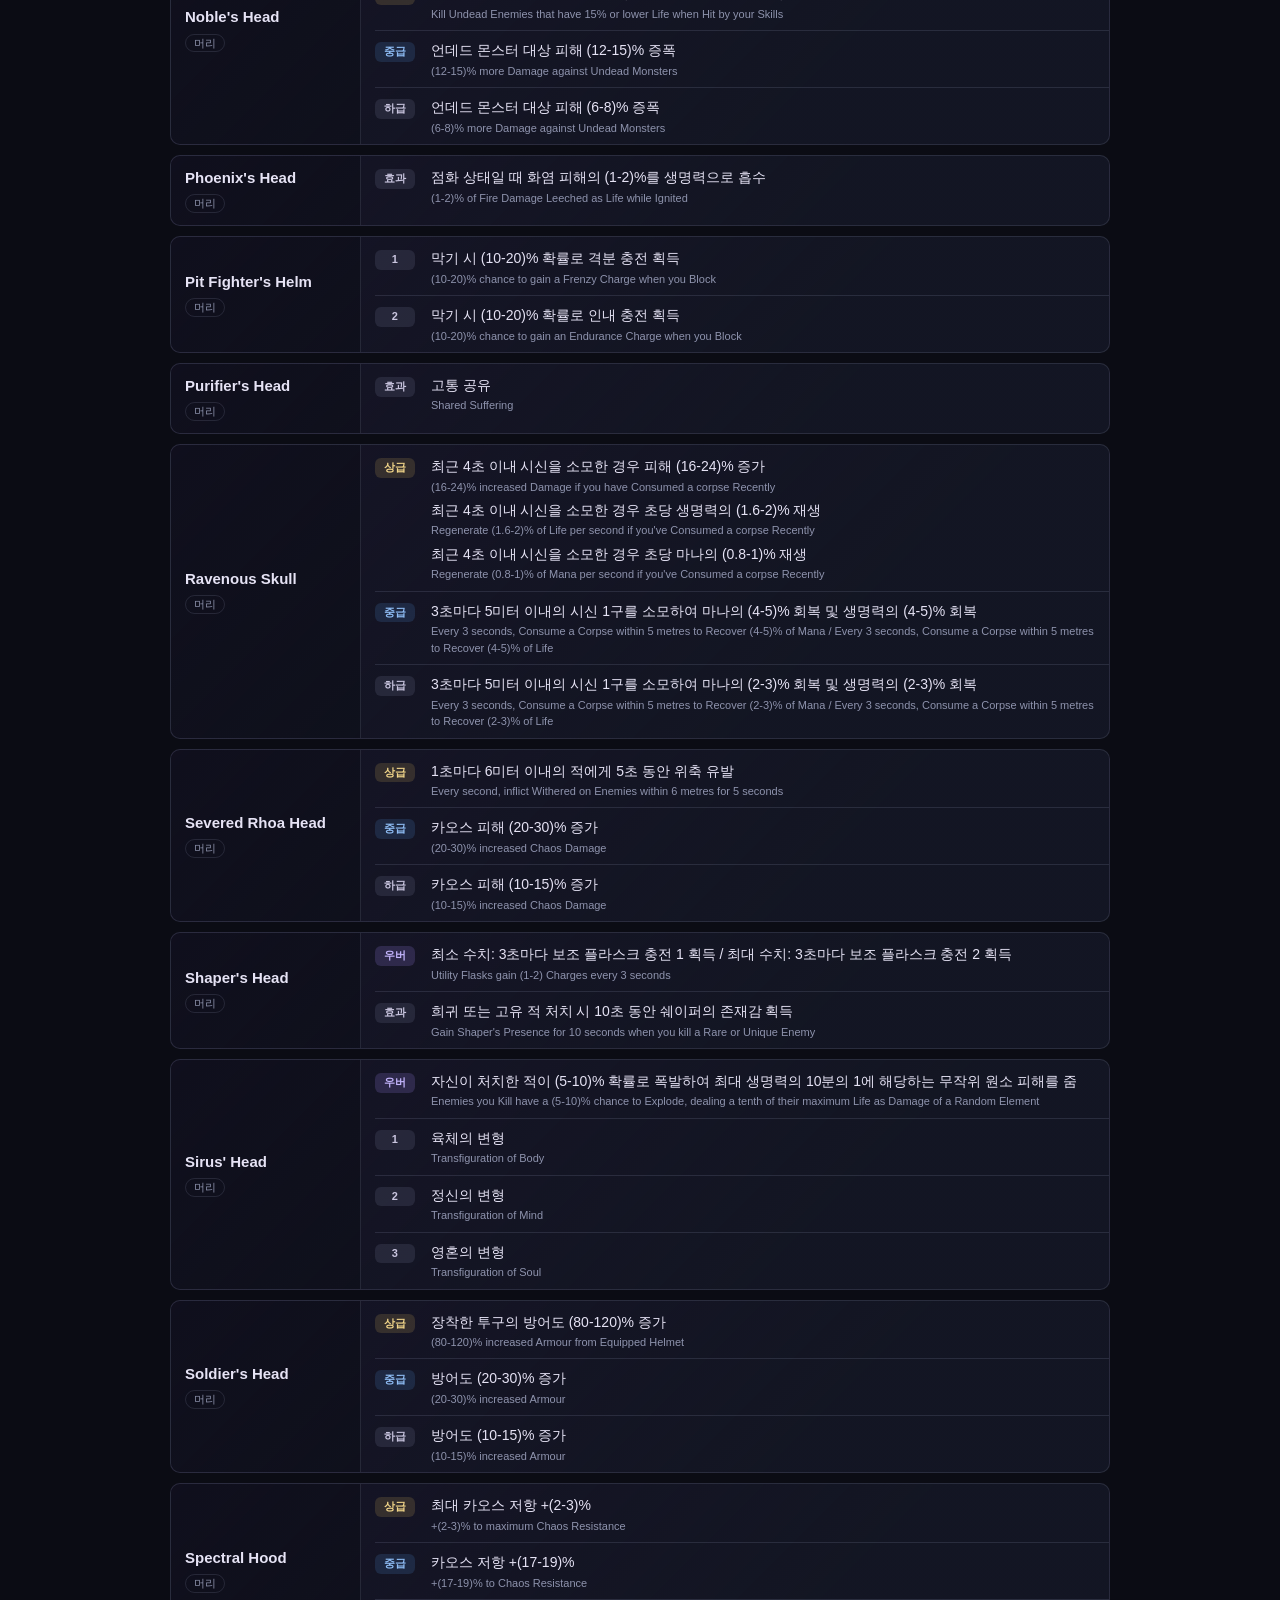
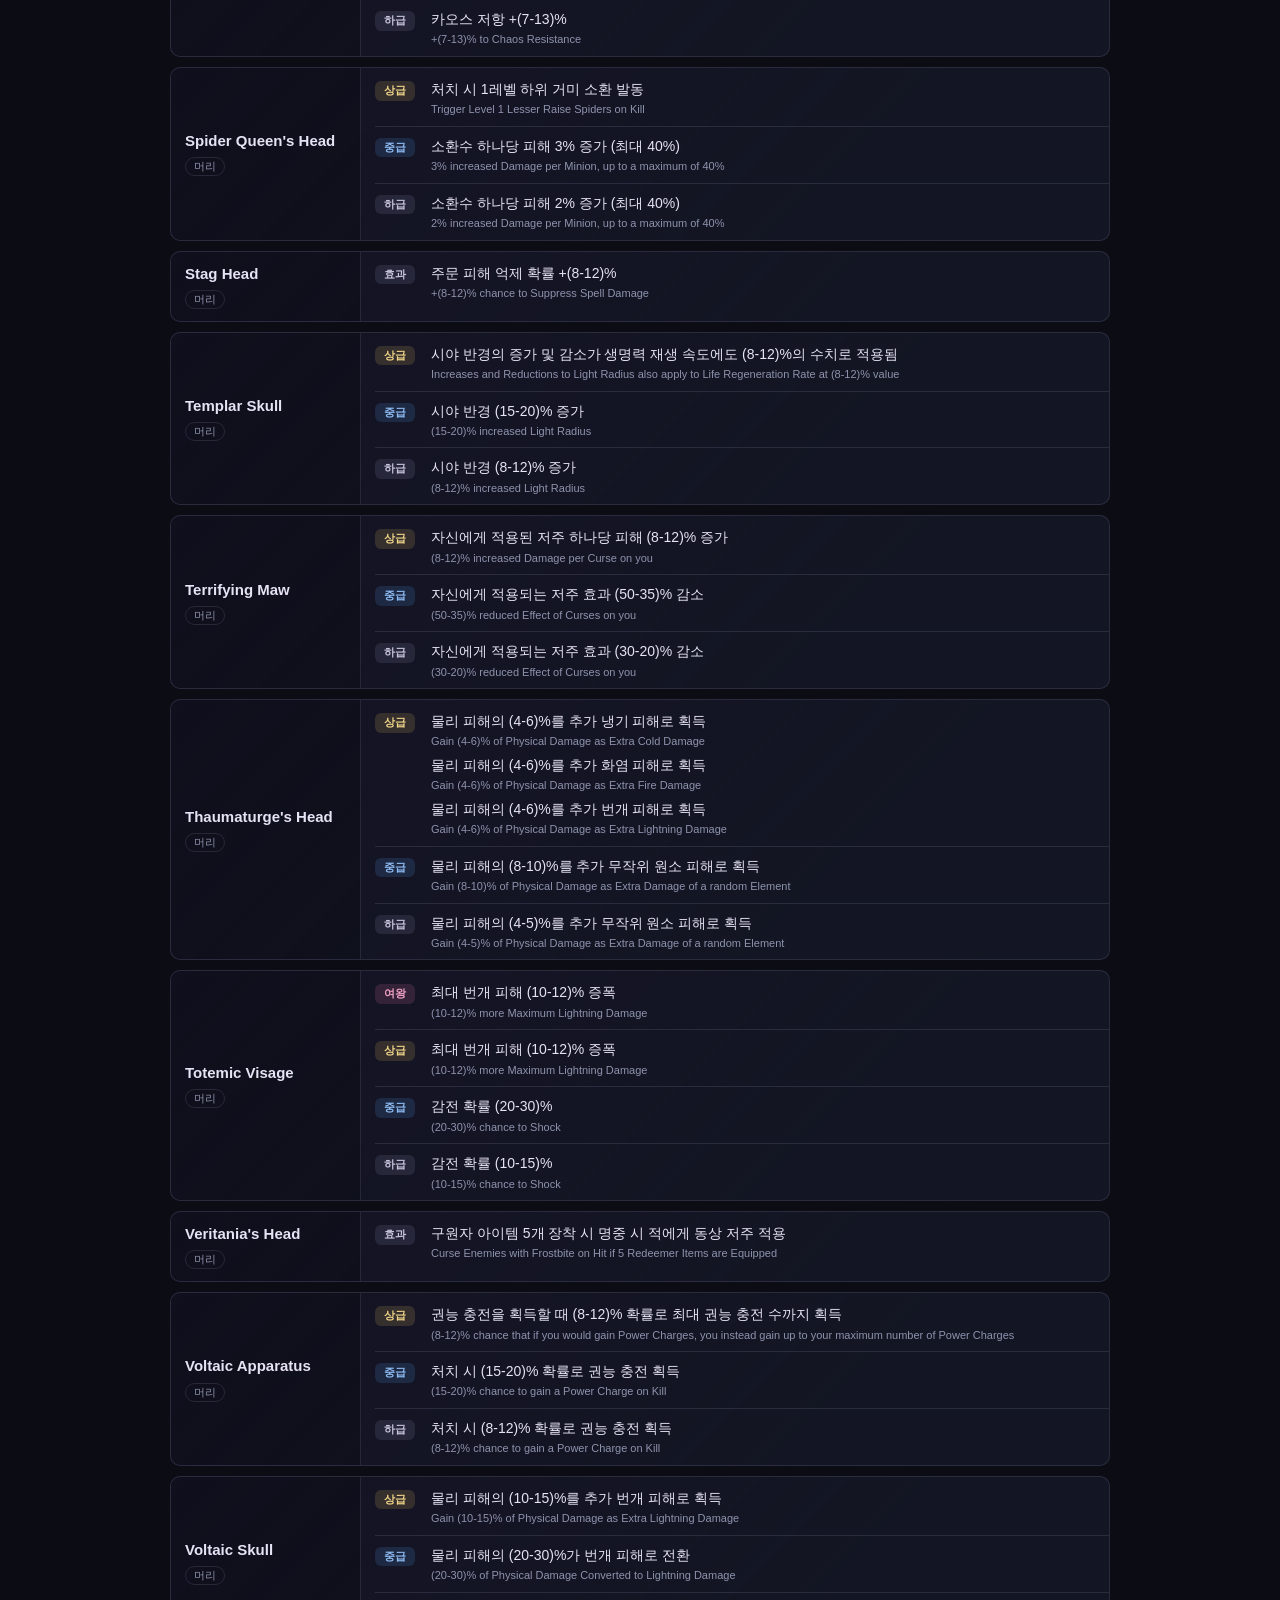
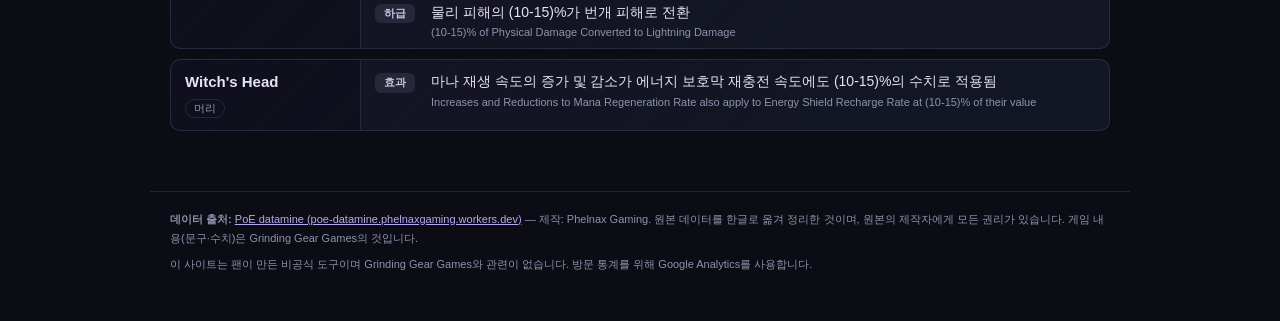
==== commit 7b4e09dc: "Datamine: effigy slot sub-tabs (preview) Co-Authored-By: Claude Sonnet 5.5 <noreply@anthropic.com> C" ====
--- a/datamine.html
+++ b/datamine.html
@@ -14,7 +14,7 @@
   gtag('js', new Date());
   gtag('config', 'G-J72460RSQQ');
 </script>
-<link rel="stylesheet" href="datamine.css?v=18">
+<link rel="stylesheet" href="datamine.css?v=19">
 </head>
 <body>
 <header class="dm-header">
@@ -36,6 +36,6 @@
   <p>이 사이트는 팬이 만든 비공식 도구이며 Grinding Gear Games와 관련이 없습니다. 방문 통계를 위해 Google Analytics를 사용합니다.</p>
 </footer>
 <script src="datamine-data.js?v=25"></script>
-<script src="datamine.js?v=14"></script>
+<script src="datamine.js?v=15"></script>
 </body>
 </html>
--- a/datamine.css
+++ b/datamine.css
@@ -129,3 +129,9 @@
 
 .dm-chips { display: flex; flex-wrap: wrap; gap: 6px; margin-top: 8px; }
 .dm-chip { padding: 2px 9px; border: 1px solid var(--rule, #344339); border-radius: 999px; color: #a6b4aa; font-size: 12px; }
+
+.dm-subnav { display: flex; flex-wrap: wrap; gap: 8px; margin: 4px 0 16px; padding-bottom: 12px; border-bottom: 1px solid #344339; }
+.dm-subtab { padding: 7px 16px; border: 1px solid #344339; border-radius: 999px; background: transparent; color: #a6b4aa; font-size: 14px; cursor: pointer; }
+.dm-subtab small { margin-left: 6px; opacity: .7; }
+.dm-subtab:hover { color: #e5ebe6; }
+.dm-subtab.on { background: #243a2e; border-color: #8cd2ad; color: #b0e4c3; }
